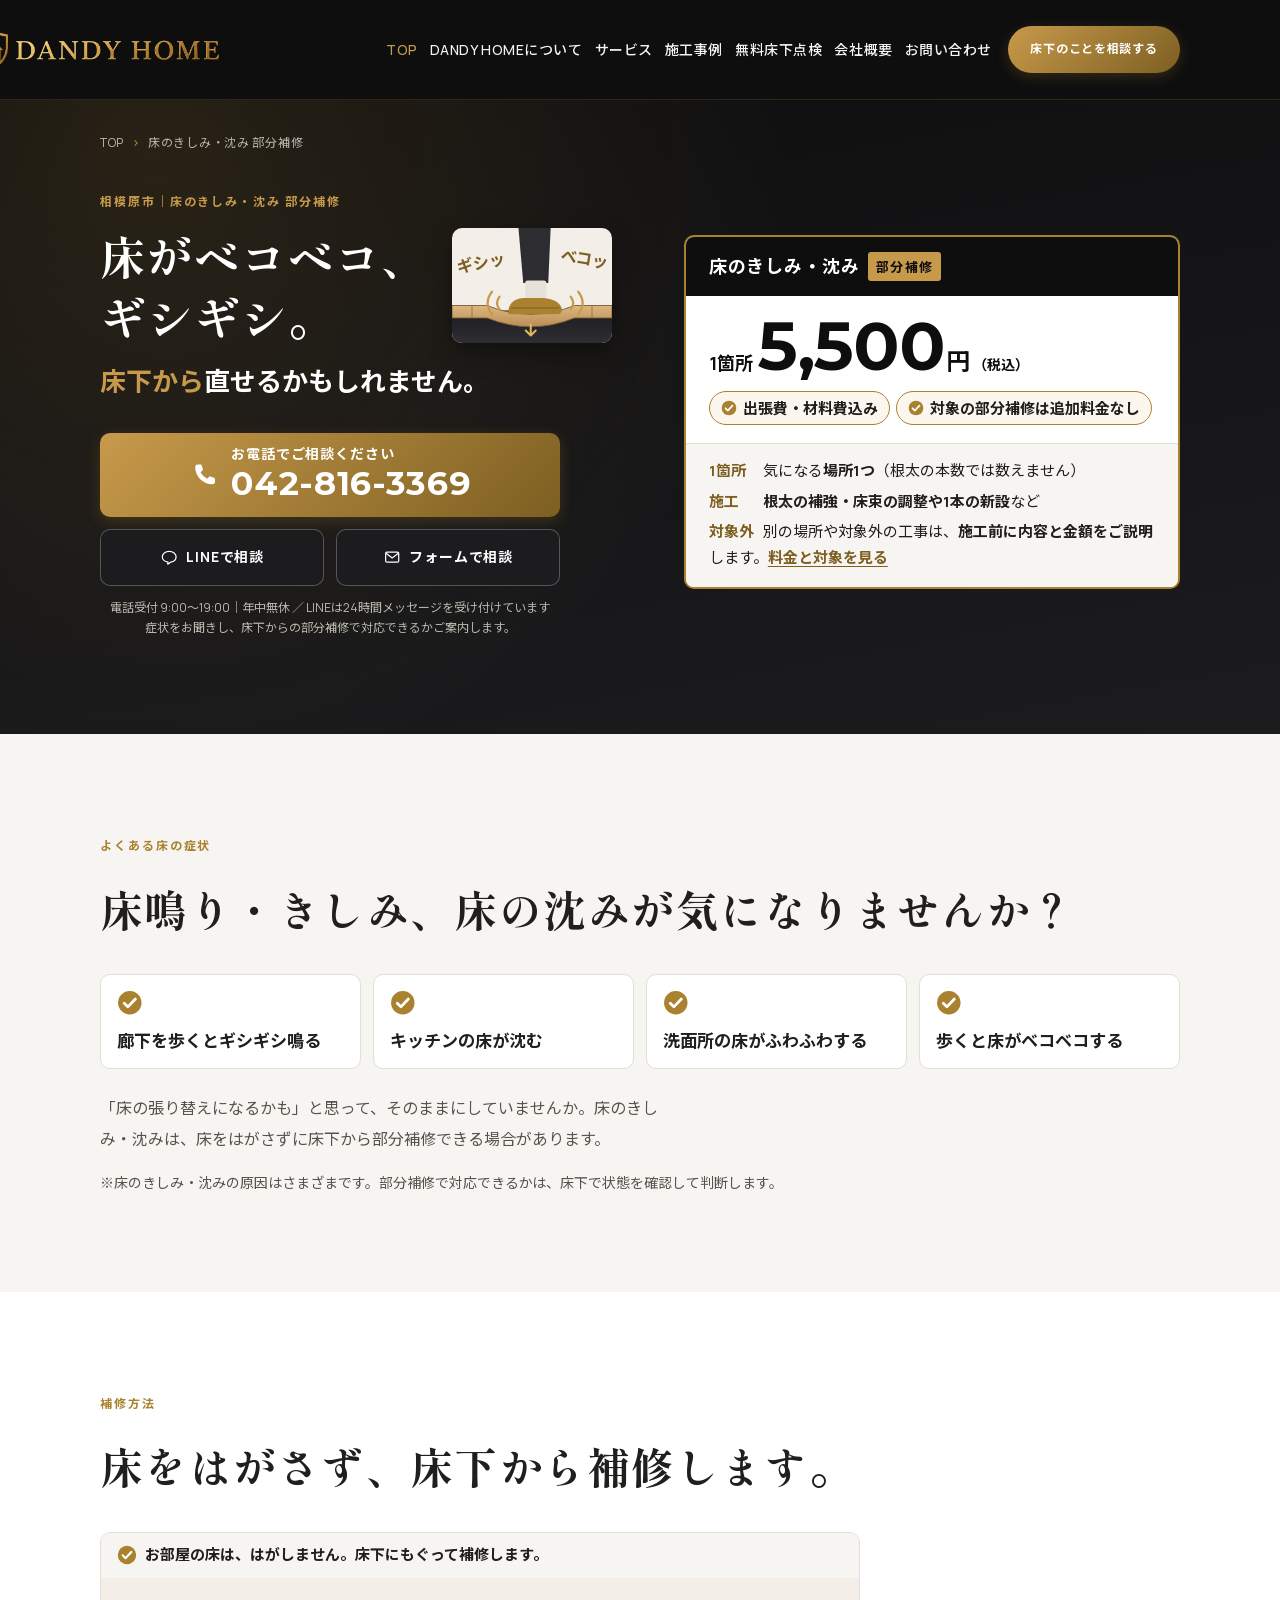
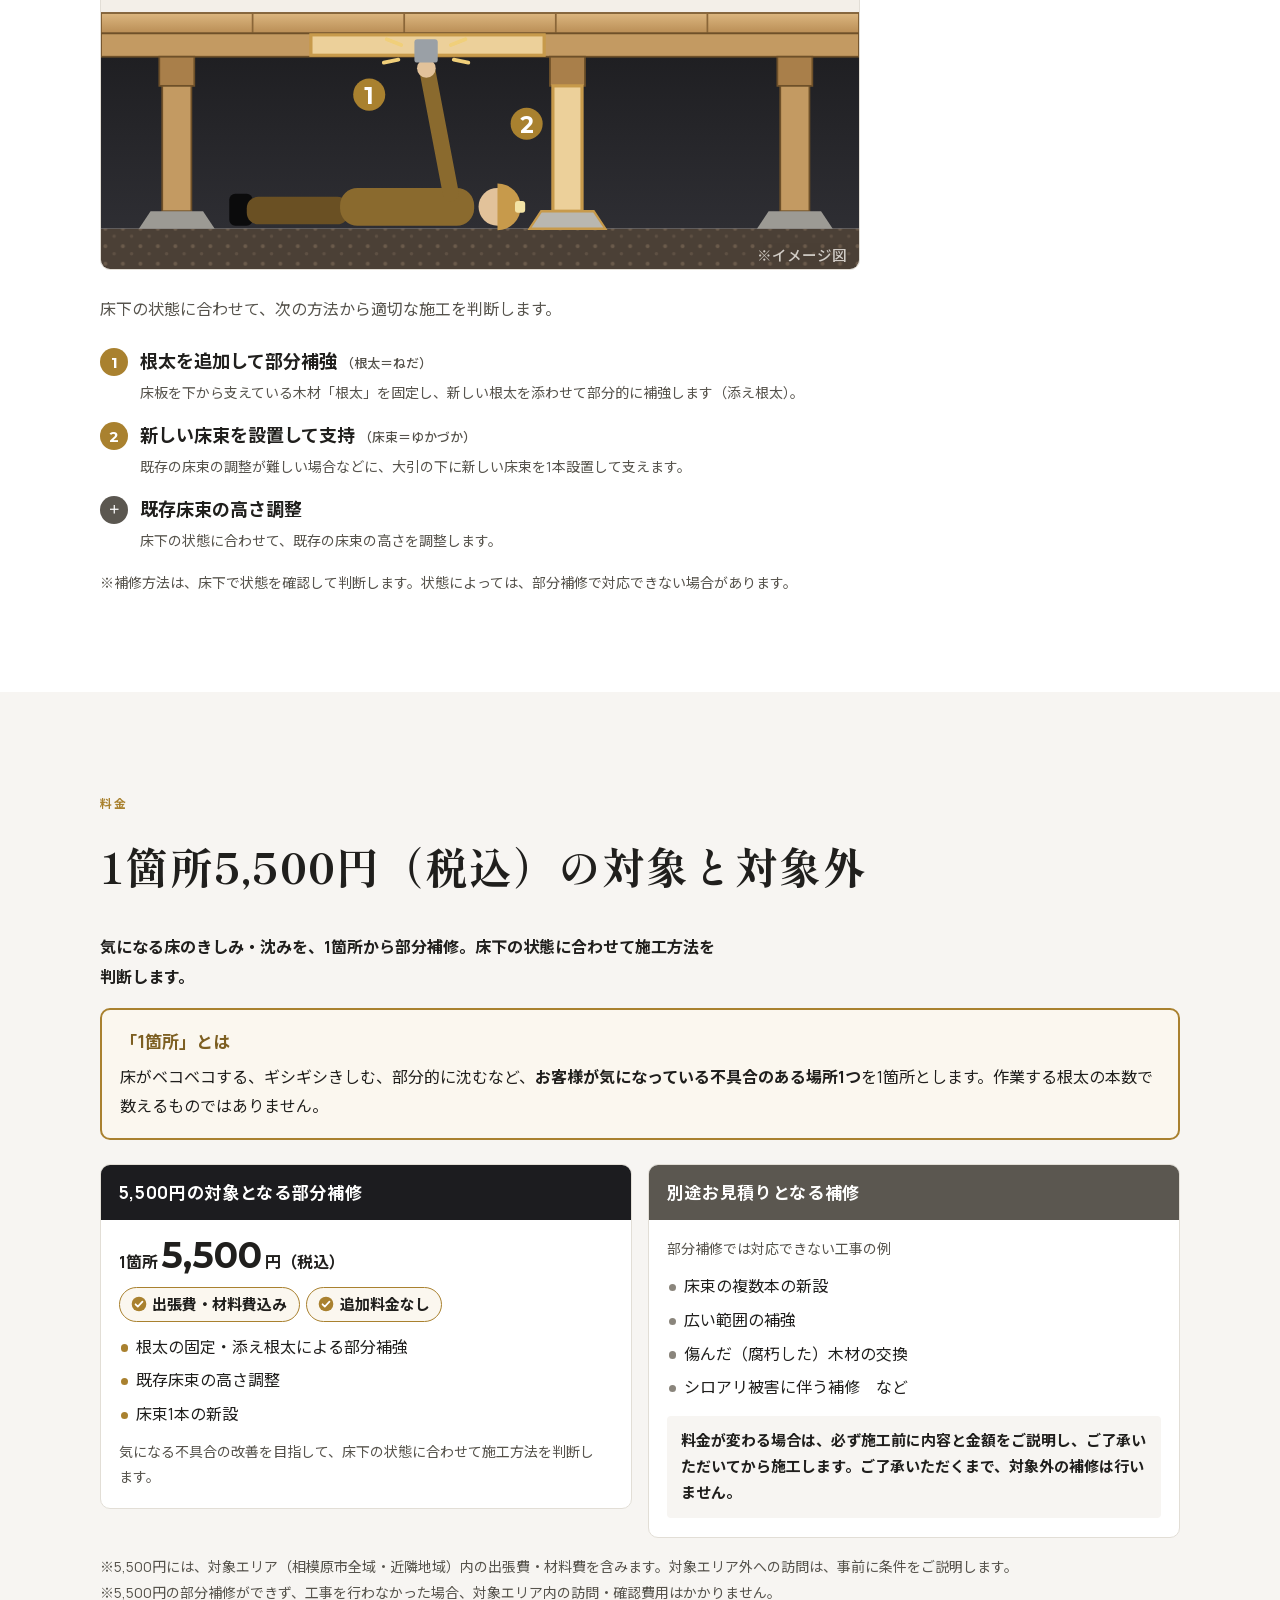
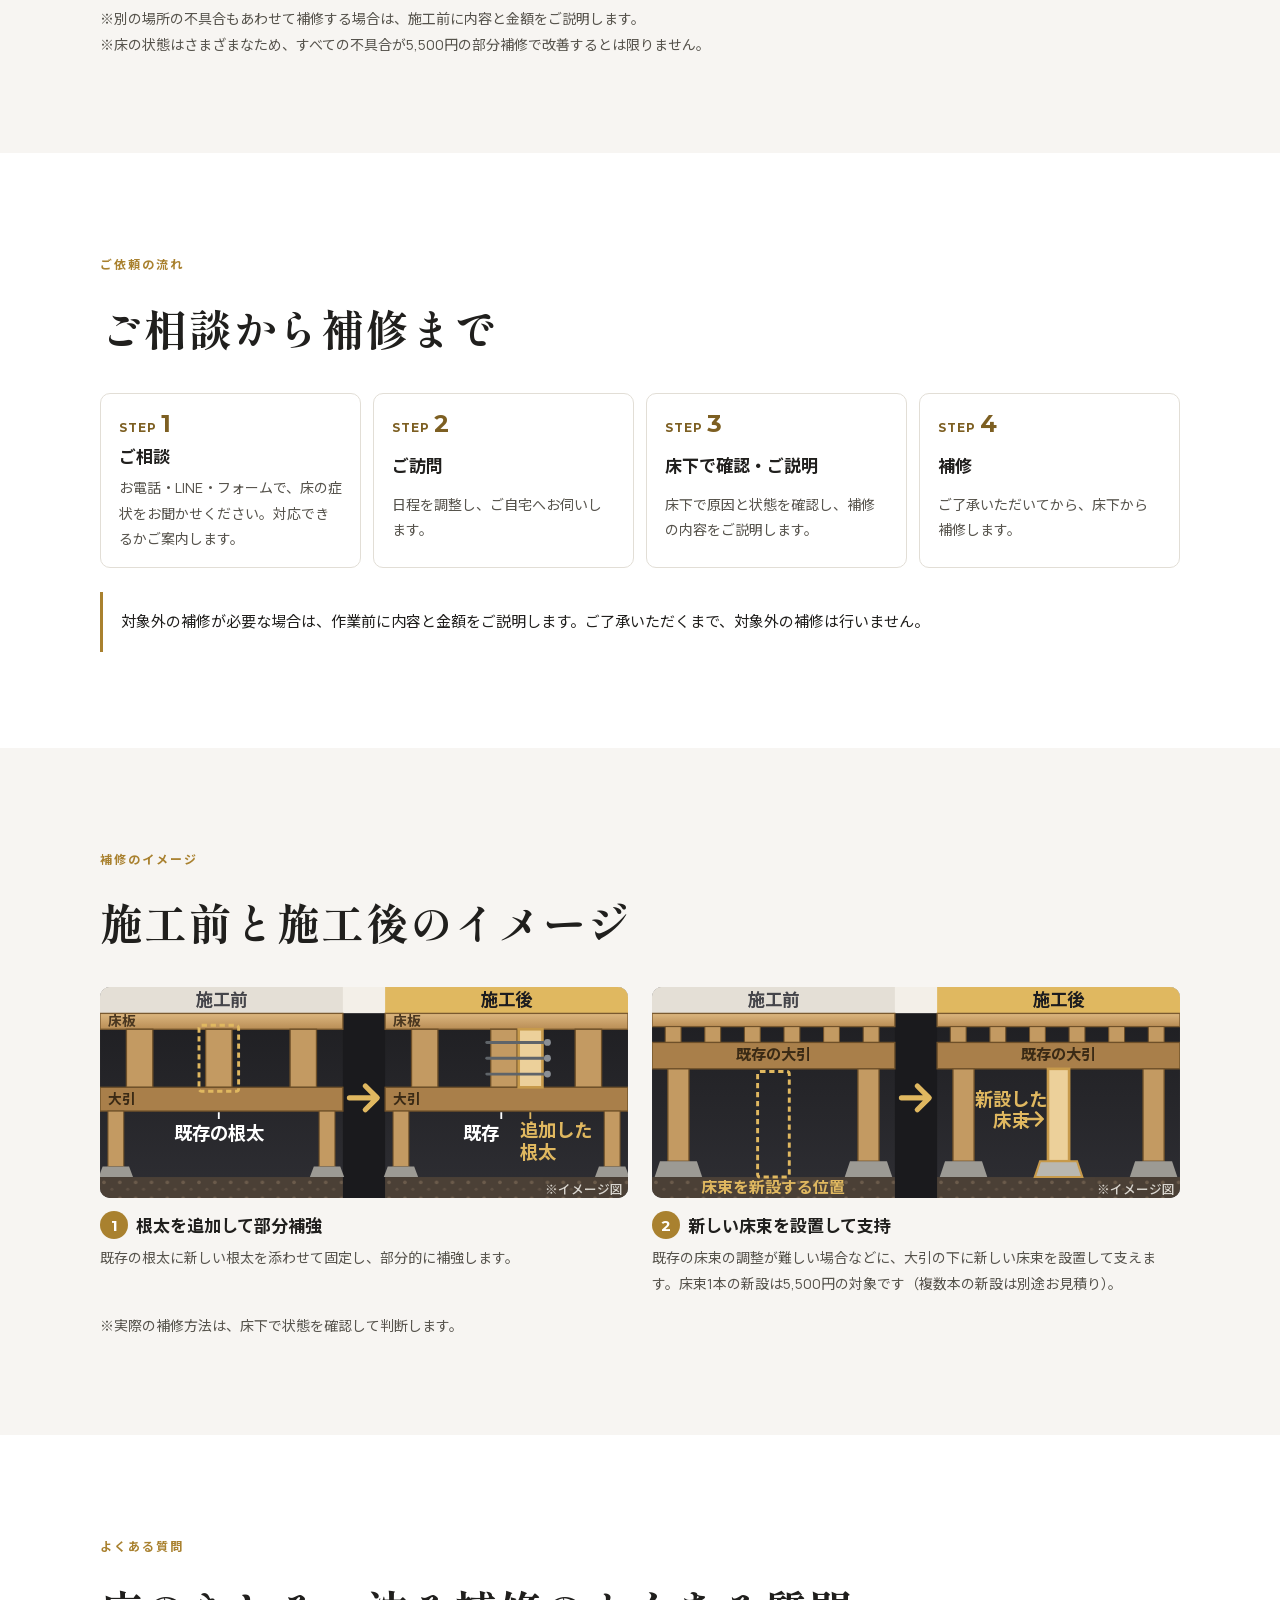
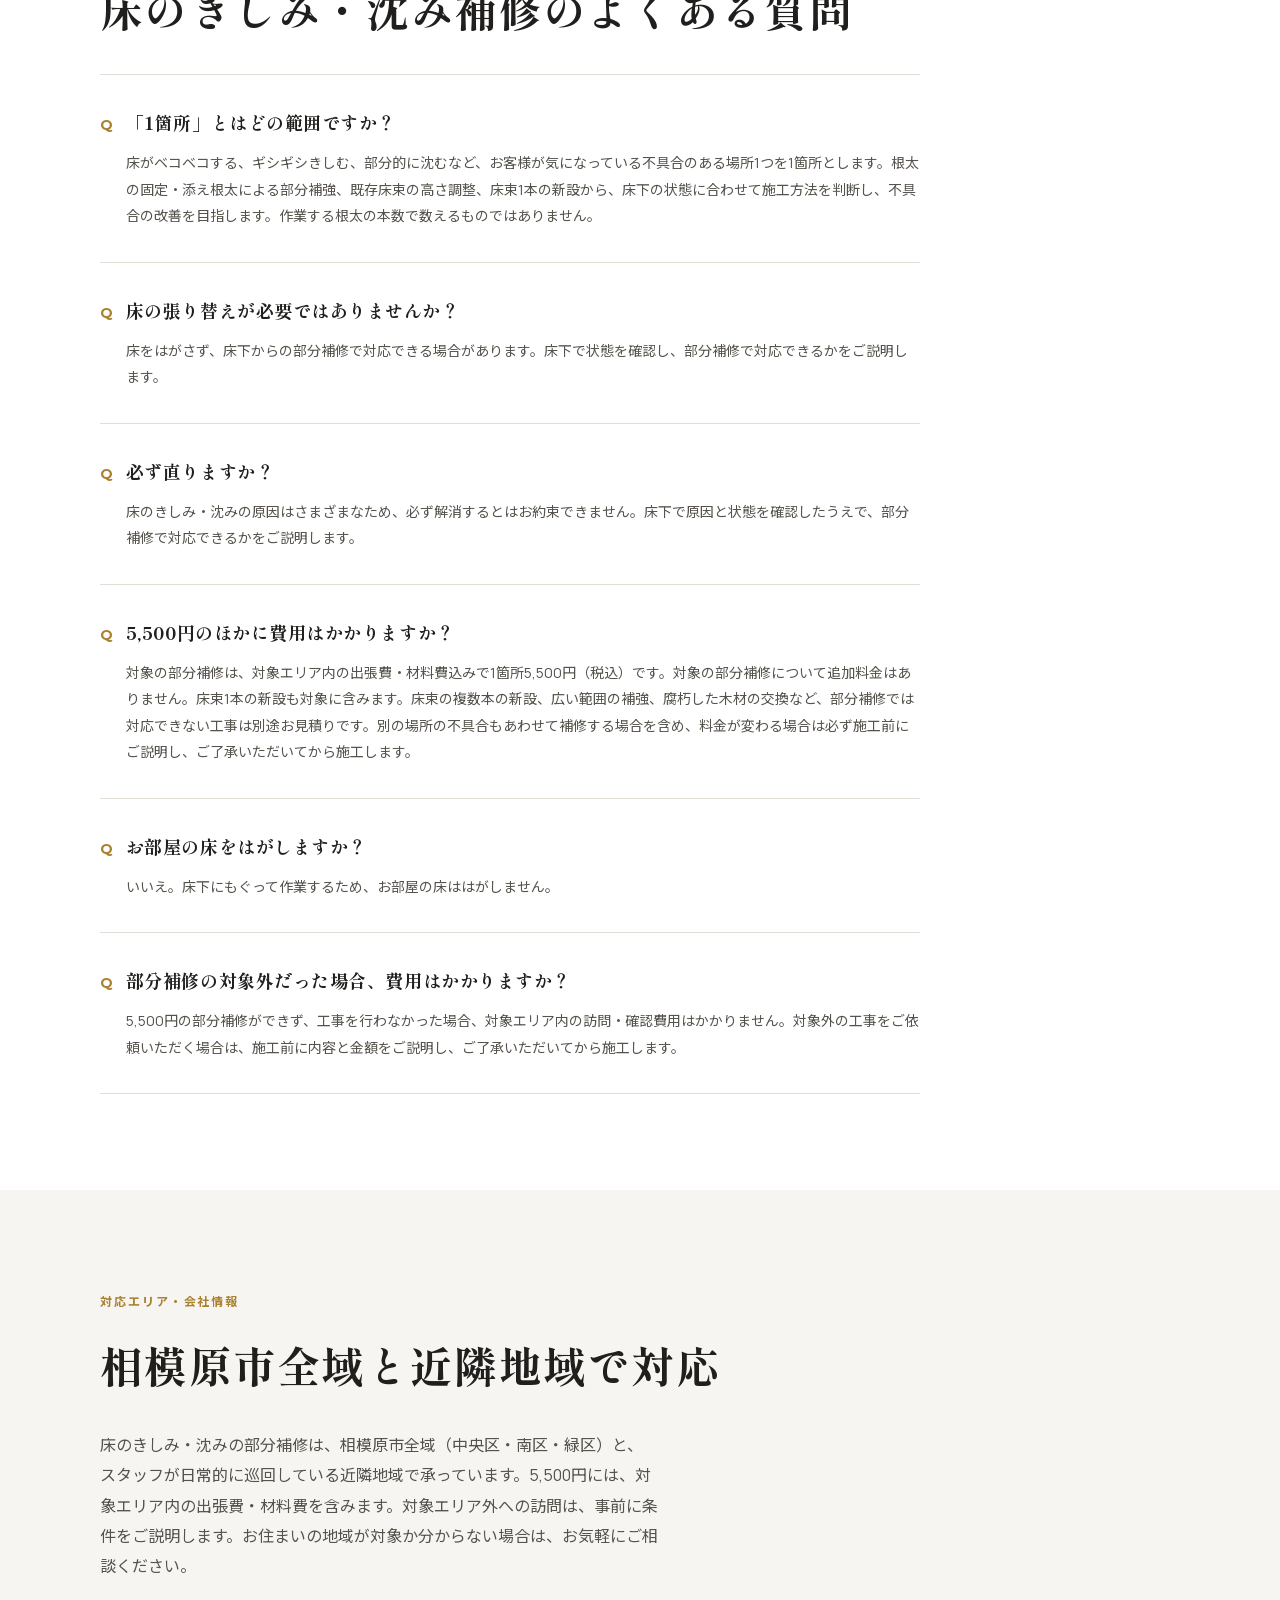
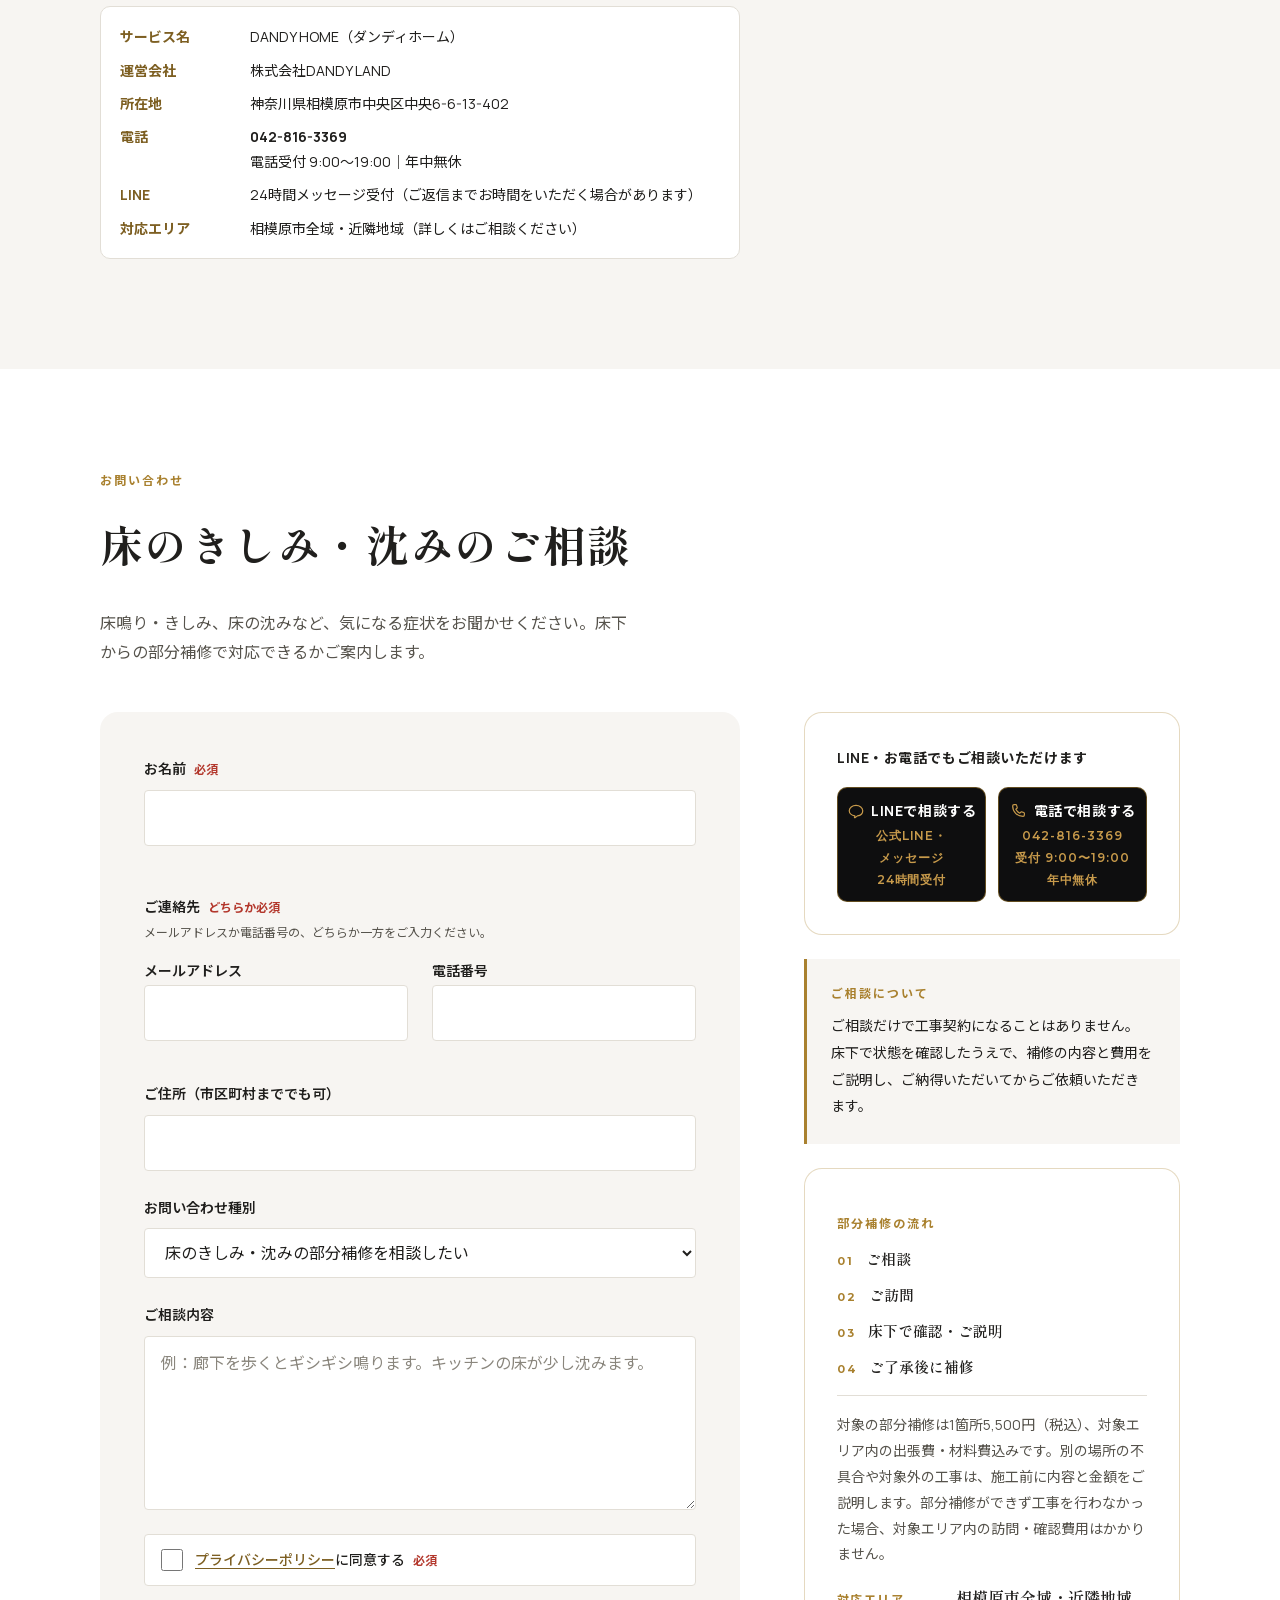
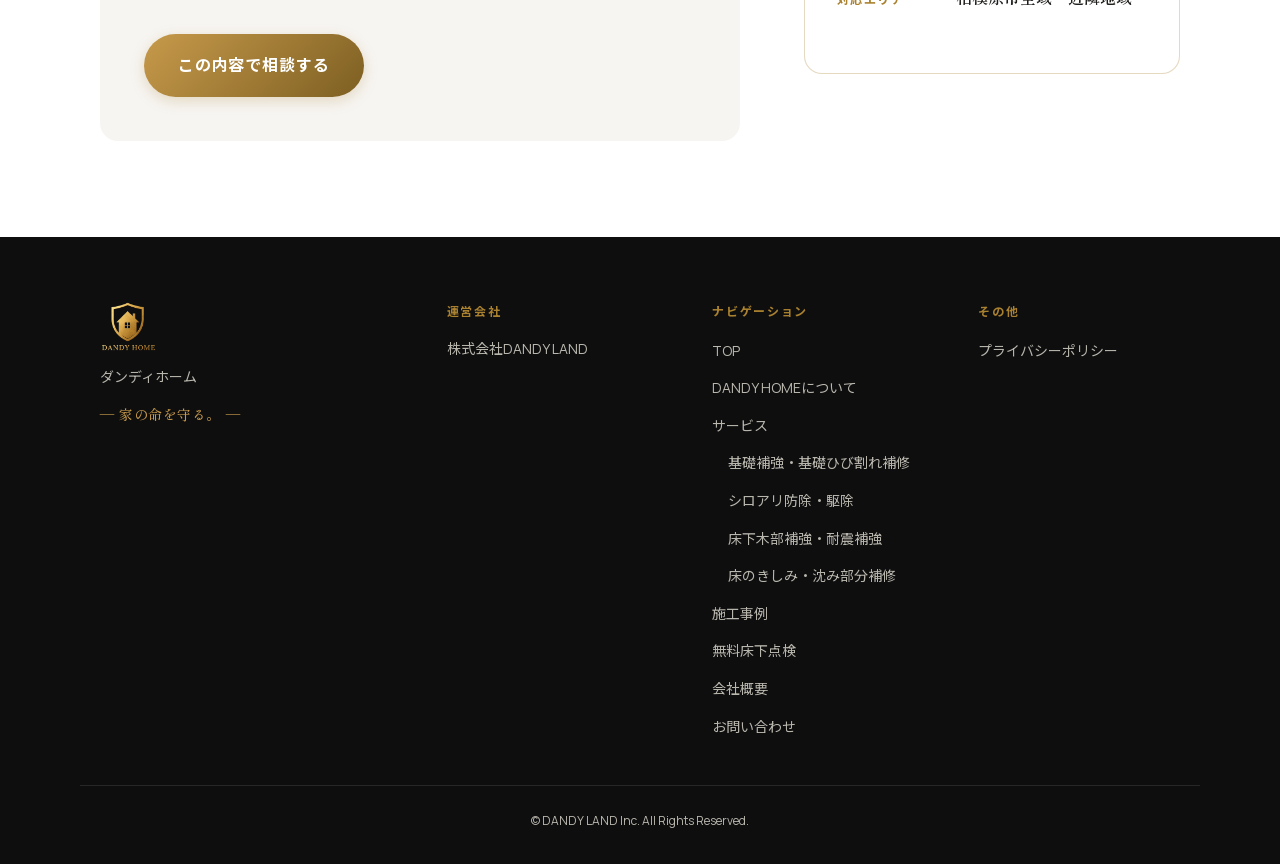
==== floor-repair/index.html @ 4190ce61 "床のきしみ・沈み部分補修の専用ページ（/floor-repair/）を追加 - 新規ページ floor-repair/index.html と専用CSS css/floor-repair.css を追" ====
<!DOCTYPE html>
<html lang="ja">
<head>
  <meta charset="UTF-8">
  <meta name="viewport" content="width=device-width, initial-scale=1, viewport-fit=cover">
  <title>床のきしみ・沈みの部分補修｜1箇所5,500円（税込）｜相模原市｜DANDY HOME</title>
  <meta name="description" content="床鳴り・きしみ・床の沈みを、床をはがさず床下から部分補修。根太の補強や床束の調整・1本の新設などを1箇所5,500円（税込）、対象エリア内の出張費・材料費込みで。相模原市全域（中央区・南区・緑区）と近隣地域で対応しています。">
  <link rel="canonical" href="https://dandyland.co.jp/floor-repair/">
  <meta name="theme-color" content="#1a1a1a">
  <meta name="robots" content="index, follow">

  <!-- OGP -->
  <meta property="og:type" content="website">
  <meta property="og:site_name" content="DANDY HOME">
  <meta property="og:title" content="床のきしみ・沈みの部分補修｜1箇所5,500円（税込）｜相模原市｜DANDY HOME">
  <meta property="og:description" content="床鳴り・きしみ・床の沈みを、床をはがさず床下から部分補修。根太の補強や床束の調整・1本の新設などを1箇所5,500円（税込）、対象エリア内の出張費・材料費込みで。相模原市全域（中央区・南区・緑区）と近隣地域で対応しています。">
  <meta property="og:url" content="https://dandyland.co.jp/floor-repair/">
  <meta property="og:image" content="https://dandyland.co.jp/images/ogp/ogp-default.jpg">
  <meta property="og:locale" content="ja_JP">

  <!-- Twitter Card -->
  <meta name="twitter:card" content="summary_large_image">
  <meta name="twitter:title" content="床のきしみ・沈みの部分補修｜1箇所5,500円（税込）｜相模原市｜DANDY HOME">
  <meta name="twitter:description" content="床鳴り・きしみ・床の沈みを、床をはがさず床下から部分補修。根太の補強や床束の調整・1本の新設などを1箇所5,500円（税込）、対象エリア内の出張費・材料費込みで。相模原市全域（中央区・南区・緑区）と近隣地域で対応しています。">
  <meta name="twitter:image" content="https://dandyland.co.jp/images/ogp/ogp-default.jpg">

  <link rel="icon" href="/favicon.ico" sizes="any">
  <link rel="apple-touch-icon" href="/images/apple-touch-icon.png">

  <!-- Webフォントは /fonts/ から自社配信（サイトで使う文字だけのサブセット＋予備フォント）。
       文字を追加・変更したときは _tools/fonts/README.md の手順でサブセットを作り直す -->
  <link rel="stylesheet" href="/fonts/fonts.css" media="print" id="site-fonts">
  <script>
    (function () {
      // 読み込みの順番：ファーストビュー写真 → Webフォント → 予備フォントのCSS・画面外の写真。
      // 写真の読み込みが終わってからWebフォントを有効にし（写真の読み込みが失敗・停止した場合の保険として最長8秒）、
      // Webフォントの読み込みが終わったら（最長5秒）予備フォントのCSSを読み込んで firstviewloaded を知らせる
      var sheet = document.getElementById('site-fonts'), on = false, ready = false;
      function fontsOn() {
        if (on) return;
        on = true;
        sheet.media = 'all';
        requestAnimationFrame(function () { requestAnimationFrame(function () { document.fonts.ready.then(afterFonts); }); });
        setTimeout(afterFonts, 5000);
      }
      function afterFonts() {
        if (ready) return;
        ready = true;
        var l = document.createElement('link');
        l.rel = 'stylesheet';
        l.href = '/fonts/fonts-fallback.css';
        sheet.parentNode.insertBefore(l, sheet);
        window.firstViewLoaded = true;
        dispatchEvent(new Event('firstviewloaded'));
      }
      var hero = [].filter.call(document.querySelectorAll('link[rel="preload"][as="image"]'), function (l) { return matchMedia(l.media || 'all').matches; })[0];
      if (hero) { hero.addEventListener('load', fontsOn); hero.addEventListener('error', fontsOn); }
      else {
        // 背景写真のpreloadがないページは、最初の画面に表示される写真の読み込みを待つ
        document.addEventListener('DOMContentLoaded', function () {
          var wait = [].filter.call(document.images, function (img) {
            var r = img.getBoundingClientRect();
            return !img.complete && r.width > 0 && r.top < innerHeight && r.bottom > 0;
          });
          var left = wait.length;
          if (!left) return fontsOn();
          wait.forEach(function (img) {
            function done() { if (--left === 0) fontsOn(); }
            img.addEventListener('load', done); img.addEventListener('error', done);
          });
        });
      }
      setTimeout(fontsOn, 8000);
    })();
  </script>
  <noscript><link rel="stylesheet" href="/fonts/fonts-fallback.css"><link rel="stylesheet" href="/fonts/fonts.css"></noscript>

  <link rel="stylesheet" href="/css/style.css?v=20261021-1">
  <!-- このページ専用の追加スタイル（css/style.css の既存ルールは変更しない） -->
  <link rel="stylesheet" href="/css/floor-repair.css?v=20261113-1">

  <!-- 構造化データ：サービス（Service・料金つき）とパンくずリスト（BreadcrumbList）。
       FAQPage 構造化データは使用しない。 -->
  <script type="application/ld+json">
{
  "@context": "https://schema.org",
  "@graph": [
    {
      "@type": "Service",
      "@id": "https://dandyland.co.jp/floor-repair/#service",
      "name": "床のきしみ・沈み 部分補修",
      "serviceType": "床鳴り・床のきしみ・床の沈みの部分補修（根太の固定・添え根太による部分補強、既存床束の高さ調整、床束1本の新設）",
      "description": "床をはがさず、床下から行う部分補修です。根太の固定・添え根太による部分補強、既存床束の高さ調整、床束1本の新設から、床下の状態に合わせて施工方法を判断します。床束の複数本の新設、広い範囲の補強、腐朽した木材の交換、シロアリ被害に伴う補修などは別途お見積りです。",
      "url": "https://dandyland.co.jp/floor-repair/",
      "provider": {
        "@type": "HomeAndConstructionBusiness",
        "@id": "https://dandyland.co.jp/#business",
        "name": "DANDY HOME",
        "alternateName": "ダンディホーム",
        "legalName": "株式会社DANDY LAND",
        "url": "https://dandyland.co.jp/",
        "telephone": "+81-42-816-3369",
        "address": {
          "@type": "PostalAddress",
          "addressCountry": "JP",
          "addressRegion": "神奈川県",
          "addressLocality": "相模原市中央区",
          "streetAddress": "中央6-6-13-402"
        }
      },
      "areaServed": [
        { "@type": "City", "name": "相模原市" }
      ],
      "offers": {
        "@type": "Offer",
        "price": "5500",
        "priceCurrency": "JPY",
        "description": "床のきしみ・沈みが気になる場所1つを1箇所とした、対象の部分補修の料金（税込、対象エリア内の出張費・材料費込み）。根太の固定・添え根太による部分補強、既存床束の高さ調整、床束1本の新設が対象です。"
      }
    },
    {
      "@type": "BreadcrumbList",
      "itemListElement": [
        { "@type": "ListItem", "position": 1, "name": "TOP", "item": "https://dandyland.co.jp/" },
        { "@type": "ListItem", "position": 2, "name": "床のきしみ・沈み 部分補修", "item": "https://dandyland.co.jp/floor-repair/" }
      ]
    }
  ]
}
  </script>

  <!-- Google アナリティクス 4（測定ID：G-KM2DSV4JS6）
       ・本番ドメイン（https://dandyland.co.jp）のときだけタグを読み込み、送信する。
         ローカル確認・プレビュー等ではページビューを含めて一切送信しない。
       ・同じページで二重に読み込まれても、2回目以降は何もしない（二重送信の防止）。
       ・電話・LINEのクリック（phone_click / line_click）とフォーム送信成功（generate_lead）は
         js/main.js から送る。フォームの入力内容・相談の種類はGA4に送らない。 -->
  <script>
    (function () {
      if (window.__dandyGa4Loaded) return;
      if (location.protocol !== 'https:' || location.hostname !== 'dandyland.co.jp') return;
      window.__dandyGa4Loaded = true;
      window.dataLayer = window.dataLayer || [];
      window.gtag = function () { window.dataLayer.push(arguments); };
      window.gtag('js', new Date());
      window.gtag('config', 'G-KM2DSV4JS6');
      var s = document.createElement('script');
      s.async = true;
      s.src = 'https://www.googletagmanager.com/gtag/js?id=G-KM2DSV4JS6';
      document.head.appendChild(s);
    })();
  </script>
</head>
<body class="fr-page">
  <a class="skip-link" href="#main-content">本文へスキップ</a>

  
  <header class="site-header" id="site-header">
    <div class="container site-header__inner">
      <a href="/#top" class="brand" aria-label="DANDY HOME トップへ">
        <span
          class="brand__icon"
          style="background-image: url('/images/logo/dandy-home-logo.png'); background-image: image-set(url('/images/logo/dandy-home-logo.webp') type('image/webp'), url('/images/logo/dandy-home-logo.png') type('image/png'));"
          role="img"
          aria-label="DANDY HOME（ダンディホーム）"
        ></span>
        <span
          class="brand__wordmark"
          style="background-image: url('/images/logo/dandy-home-logo.png'); background-image: image-set(url('/images/logo/dandy-home-logo.webp') type('image/webp'), url('/images/logo/dandy-home-logo.png') type('image/png'));"
          aria-hidden="true"
        ></span>
      </a>

      <nav class="main-nav" id="main-nav" aria-label="主要ナビゲーション">
        <ul class="main-nav__list">
          <li><a href="/#top" class="nav-link">TOP</a></li><li><a href="/#why-dandy-home" class="nav-link">DANDY HOMEについて</a></li><li><a href="/#capabilities" class="nav-link">サービス</a></li><li class="main-nav__sub"><a href="/foundation-repair/" class="nav-link nav-link--sub">基礎補強・基礎ひび割れ補修</a></li><li class="main-nav__sub"><a href="/termite/" class="nav-link nav-link--sub">シロアリ防除・駆除</a></li><li class="main-nav__sub"><a href="/underfloor-repair/" class="nav-link nav-link--sub">床下木部補強・耐震補強</a></li><li class="main-nav__sub"><a href="/floor-repair/" class="nav-link nav-link--sub"><span class="sp-phrase">床のきしみ・沈み</span> <span class="sp-phrase">部分補修</span></a></li><li><a href="/#case-studies-preview" class="nav-link">施工事例</a></li><li><a href="/#inspection" class="nav-link">無料床下点検</a></li><li><a href="/#company" class="nav-link">会社概要</a></li><li><a href="/#contact" class="nav-link">お問い合わせ</a></li>
        </ul>
        <a href="#contact" class="btn btn--primary btn--nav">床下のことを相談する</a>
      </nav>

      <button
        type="button"
        class="nav-toggle"
        id="nav-toggle"
        aria-expanded="false"
        aria-controls="main-nav"
        aria-label="メニューを開く"
      >
        <span class="nav-toggle__icon nav-toggle__icon--open"><span class="icon " aria-hidden="true"><svg viewBox="0 0 24 24" fill="none" stroke="currentColor" stroke-width="1.6" stroke-linecap="round" stroke-linejoin="round"><path d="M3 6h18M3 12h18M3 18h18"/></svg></span></span>
        <span class="nav-toggle__icon nav-toggle__icon--close"><span class="icon " aria-hidden="true"><svg viewBox="0 0 24 24" fill="none" stroke="currentColor" stroke-width="1.6" stroke-linecap="round" stroke-linejoin="round"><path d="M5 5l14 14M19 5L5 19"/></svg></span></span>
      </button>
    </div>
  </header>
  <div class="nav-overlay" id="nav-overlay" hidden></div>

  <main id="main-content" class="service-page">

  <!-- イラストで使う共通の色・模様（このページ専用） -->
  <svg width="0" height="0" style="position:absolute" aria-hidden="true" focusable="false">
    <defs>
      <pattern id="fr-ground" width="6" height="6" patternUnits="userSpaceOnUse"><rect width="6" height="6" fill="#4b4036"/><circle cx="1.5" cy="2" r=".7" fill="#6b5b4b"/><circle cx="4.5" cy="4.6" r=".6" fill="#5e5043"/></pattern>
      <linearGradient id="fr-wood" x1="0" y1="0" x2="0" y2="1"><stop offset="0" stop-color="#dcb780"/><stop offset="1" stop-color="#b98d55"/></linearGradient>
      <linearGradient id="fr-under" x1="0" y1="0" x2="0" y2="1"><stop offset="0" stop-color="#1d1d20"/><stop offset="1" stop-color="#2e2e33"/></linearGradient>
      <symbol id="fr-i-check" viewBox="0 0 24 24"><circle cx="12" cy="12" r="11" fill="#a9812f"/><path d="M6.8 12.4l3.4 3.4 7-7.4" fill="none" stroke="#fff" stroke-width="2.6" stroke-linecap="round" stroke-linejoin="round"/></symbol>
      <symbol id="fr-i-tel" viewBox="0 0 24 24"><path d="M6.7 3.5h2.4c.4 0 .8.3.9.7l.9 3c.1.4 0 .8-.3 1.1L9.1 9.6a12.4 12.4 0 0 0 5.3 5.3l1.3-1.5c.3-.3.7-.4 1.1-.3l3 .9c.4.1.7.5.7.9v2.4c0 1-.8 1.8-1.8 1.8C10.9 19.1 4.9 13.1 4.9 5.3c0-1 .8-1.8 1.8-1.8z" fill="currentColor"/></symbol>
      <symbol id="fr-i-line" viewBox="0 0 24 24"><path d="M12 4.5c-4.97 0-9 3.13-9 7 0 3.47 3.24 6.35 7.49 6.9l-.55 2.06c-.1.38.32.67.64.45l3.3-2.4C18 17.86 21 15 21 11.5c0-3.87-4.03-7-9-7z" fill="none" stroke="currentColor" stroke-width="1.6" stroke-linejoin="round"/></symbol>
      <symbol id="fr-i-mail" viewBox="0 0 24 24"><rect x="3.5" y="5.5" width="17" height="13" rx="1.5" fill="none" stroke="currentColor" stroke-width="1.6"/><path d="M4 7l8 6 8-6" fill="none" stroke="currentColor" stroke-width="1.6" stroke-linejoin="round"/></symbol>
    </defs>
  </svg>

  <!-- ① ファーストビュー：悩み・価格・電話（チラシと同じコピー・価格・イラスト） -->
  <section class="fr-hero" id="top">
    <div class="container">
      <nav class="sp-breadcrumb" aria-label="パンくずリスト">
        <ol>
          <li><a href="/">TOP</a></li>
          <li aria-current="page">床のきしみ・沈み 部分補修</li>
        </ol>
      </nav>

      <div class="fr-hero__layout">
        <div class="fr-hero__main">
          <p class="section-eyebrow section-eyebrow--light fr-hero__eyebrow">相模原市｜床のきしみ・沈み 部分補修</p>
          <div class="fr-hero__head">
            <h1 class="fr-hero__title"><span>床がベコベコ、</span><span>ギシギシ。</span></h1>
            <figure class="fr-hero__illust">
              <svg viewBox="0 0 128 92" role="img" aria-label="歩くと床が沈んできしむ様子のイラスト">
                <rect width="128" height="92" fill="#f3efe8"/>
                <rect y="66" width="128" height="26" fill="url(#fr-under)"/>
                <path d="M0 62 L28 62 Q63 76 98 62 L128 62 L128 72 L98 72 Q63 86 28 72 L0 72 Z" fill="url(#fr-wood)" stroke="#7a5a30" stroke-width=".7"/>
                <path d="M16 62v10M112 62v10" stroke="#8a6638" stroke-width=".6"/>
                <path d="M53 -2 L79 -2 L77 44 L57 44 Z" fill="#2c2c31"/>
                <rect x="58.5" y="42" width="17" height="15" rx="2" fill="#e7e2d8"/>
                <path d="M45 68 Q45 57 57 56 L73 56 Q86 57 88 65 Q88 69 84 69 L49 69 Q45 69 45 68 Z" fill="#a9812f"/>
                <path d="M47 64 H86" stroke="#7d5f22" stroke-width=".8"/>
                <g fill="none" stroke="#c79a4b" stroke-width="1.8" stroke-linecap="round"><path d="M38 55 q-4 5 0 10"/><path d="M32 51 q-7 9 0 18"/><path d="M95 55 q4 5 0 10"/><path d="M101 51 q7 9 0 18"/></g>
                <path d="M63 77 v8 M59 82 l4 4 4-4" fill="none" stroke="#e0b860" stroke-width="1.6" stroke-linecap="round" stroke-linejoin="round"/>
                <text x="5" y="36" transform="rotate(-10 5 36)" font-family="Noto Sans JP, sans-serif" font-weight="700" font-size="13" fill="#7d5f22">ギシッ</text>
                <text x="86" y="26" transform="rotate(9 86 26)" font-family="Noto Sans JP, sans-serif" font-weight="700" font-size="13" fill="#7d5f22">ベコッ</text>
              </svg>
            </figure>
          </div>
          <p class="fr-hero__sub"><em>床下から</em>直せるかもしれません。</p>

        </div>

        <div class="fr-hero__side">
          <div class="fr-price">
            <p class="fr-price__label">床のきしみ・沈み<span class="fr-price__tag">部分補修</span></p>
            <div class="fr-price__body">
              <p class="fr-price__figure"><span class="fr-price__pre">1箇所</span><span class="fr-price__num">5,500</span><span class="fr-price__yen">円</span><span class="fr-price__tax">（税込）</span></p>
              <div class="fr-price__badges">
                <span class="fr-badge"><svg aria-hidden="true" focusable="false"><use href="#fr-i-check"/></svg>出張費・材料費込み</span>
                <span class="fr-badge"><svg aria-hidden="true" focusable="false"><use href="#fr-i-check"/></svg>対象の部分補修は追加料金なし</span>
              </div>
            </div>
            <div class="fr-price__terms">
              <p><span class="fr-k">1箇所</span>気になる<b>場所1つ</b>（根太の本数では数えません）</p>
              <p><span class="fr-k">施工</span><b>根太の補強・床束の調整や1本の新設</b>など</p>
              <p><span class="fr-k">対象外</span>別の場所や対象外の工事は、<b>施工前に内容と金額をご説明</b>します。<a href="#price">料金と対象を見る</a></p>
            </div>
          </div>
        </div>

        <div class="fr-cta fr-hero__cta">
          <a href="tel:0428163369" class="fr-tel" aria-label="電話で相談する（042-816-3369に発信します）"><svg aria-hidden="true" focusable="false"><use href="#fr-i-tel"/></svg><span class="fr-tel__text"><span class="fr-tel__label">お電話でご相談ください</span><span class="fr-tel__num">042-816-3369</span></span></a>
          <div class="fr-cta__sub">
            <a href="https://lin.ee/wMZ3Qpj" class="btn fr-btn-dark" target="_blank" rel="noopener noreferrer" aria-label="LINEで相談する（DANDY HOME公式LINE・新しいタブで開きます）"><svg aria-hidden="true" focusable="false"><use href="#fr-i-line"/></svg>LINEで相談</a>
            <a href="#contact" class="btn fr-btn-dark"><svg aria-hidden="true" focusable="false"><use href="#fr-i-mail"/></svg>フォームで相談</a>
          </div>
          <p class="fr-cta__note"><span class="sp-phrase">電話受付 9:00〜19:00｜年中無休 ／</span> <span class="sp-phrase">LINEは24時間メッセージを受け付けています</span><br>症状をお聞きし、床下からの部分補修で対応できるかご案内します。</p>
        </div>
      </div>
    </div>
  </section>

  <!-- ② よくある床の症状 -->
  <section class="section sp-section--alt" id="symptoms">
    <div class="container">
      <p class="section-eyebrow">よくある床の症状</p>
      <h2 class="section-title"><span class="sp-phrase">床鳴り・きしみ、</span><span class="sp-phrase">床の沈みが</span><span class="sp-phrase">気になりませんか？</span></h2>
      <ul class="fr-symptoms">
        <li><svg aria-hidden="true" focusable="false"><use href="#fr-i-check"/></svg><span>廊下を歩くとギシギシ鳴る</span></li>
        <li><svg aria-hidden="true" focusable="false"><use href="#fr-i-check"/></svg><span>キッチンの床が沈む</span></li>
        <li><svg aria-hidden="true" focusable="false"><use href="#fr-i-check"/></svg><span>洗面所の床がふわふわする</span></li>
        <li><svg aria-hidden="true" focusable="false"><use href="#fr-i-check"/></svg><span>歩くと床がベコベコする</span></li>
      </ul>
      <p class="fr-lead">「床の張り替えになるかも」と思って、そのままにしていませんか。床のきしみ・沈みは、床をはがさずに床下から部分補修できる場合があります。</p>
      <p class="fr-note">※床のきしみ・沈みの原因はさまざまです。部分補修で対応できるかは、床下で状態を確認して判断します。</p>
    </div>
  </section>

  <!-- ③ 床下から補修する仕組み -->
  <section class="section" id="method">
    <div class="container">
      <p class="section-eyebrow">補修方法</p>
      <h2 class="section-title"><span class="sp-phrase">床をはがさず、</span><span class="sp-phrase">床下から補修します。</span></h2>

      <figure class="fr-diagram">
        <p class="fr-diagram__cap"><svg aria-hidden="true" focusable="false"><use href="#fr-i-check"/></svg>お部屋の床は、はがしません。床下にもぐって補修します。</p>
        <svg class="fr-diagram__svg" viewBox="0 0 260 100" role="img" aria-label="床下にもぐり、既存の根太に新しい根太を添わせて補強し、新しい床束を設置して支える様子の断面イラスト（イメージ図）">
          <rect width="260" height="12" fill="#f3efe8"/>
          <rect y="19" width="260" height="67" fill="url(#fr-under)"/>
          <rect y="86" width="260" height="14" fill="url(#fr-ground)"/>
          <rect y="12" width="260" height="7" fill="url(#fr-wood)" stroke="#7a5a30" stroke-width=".6"/>
          <path d="M52 12v7M104 12v7M156 12v7M208 12v7" stroke="#8a6638" stroke-width=".6"/>
          <rect y="19" width="260" height="8" fill="#c39a62" stroke="#6e5029" stroke-width=".6"/>
          <!-- 追加した根太（既存の根太に添わせて固定） -->
          <rect x="72" y="19.5" width="80" height="7" fill="#ecd09a" stroke="#c79a4b" stroke-width="1.1"/>
          <g fill="#a97f4a" stroke="#6e5029" stroke-width=".6"><rect x="20" y="27" width="12" height="10"/><rect x="154" y="27" width="12" height="10"/><rect x="232" y="27" width="12" height="10"/></g>
          <g fill="#c39a62" stroke="#6e5029" stroke-width=".6"><rect x="21" y="37" width="10" height="43"/><rect x="233" y="37" width="10" height="43"/></g>
          <g fill="#9c9a94"><path d="M17 80h18l4 6h-26z"/><path d="M229 80h18l4 6h-26z"/></g>
          <!-- 新しく設置した床束（1本） -->
          <rect x="155" y="37" width="10" height="43" fill="#ecd09a" stroke="#c79a4b" stroke-width="1.1"/>
          <path d="M151 80h18l4 6h-26z" fill="#b9b7b0" stroke="#c79a4b" stroke-width=".8"/>
          <circle cx="146" cy="50" r="5.5" fill="#a9812f"/><text x="146" y="53.2" text-anchor="middle" font-family="Montserrat, sans-serif" font-weight="700" font-size="8" fill="#fff">2</text>

          <!-- 床下で作業する人（仰向け） -->
          <rect x="44" y="74" width="8" height="11" rx="2" fill="#0b0b0c"/>
          <rect x="50" y="75" width="35" height="9.5" rx="4" fill="#6a5023"/>
          <rect x="82" y="72" width="46" height="13" rx="6" fill="#8a6a2e"/>
          <circle cx="136" cy="78.5" r="6.5" fill="#e2c29a"/>
          <path d="M136 70.5 A8 8 0 0 1 136 86.5 Z" fill="#c79a4b"/>
          <rect x="142" y="76.5" width="3.5" height="4" rx="1" fill="#f3e3a6"/>
          <path d="M120 74 L112 32" stroke="#8a6a2e" stroke-width="5.5" stroke-linecap="round"/>
          <circle cx="111.6" cy="31" r="3.2" fill="#e2c29a"/>
          <rect x="107.5" y="21" width="8" height="8" rx="1" fill="#9aa0a6"/>
          <g stroke="#f0cf7a" stroke-width="1.3" stroke-linecap="round"><path d="M103 23 l-5 -2"/><path d="M120 23 l5 -2"/><path d="M102 28 l-5 1"/><path d="M121 28 l5 1"/></g>
          <circle cx="92" cy="40" r="5.5" fill="#a9812f"/><text x="92" y="43.2" text-anchor="middle" font-family="Montserrat, sans-serif" font-weight="700" font-size="8" fill="#fff">1</text>
          <text x="256" y="97" text-anchor="end" font-family="Noto Sans JP, sans-serif" font-weight="500" font-size="5" fill="#e9e6e0" opacity=".85">※イメージ図</text>
        </svg>
      </figure>

      <p class="fr-lead fr-method-lead">床下の状態に合わせて、次の方法から適切な施工を判断します。</p>
      <div class="fr-points">
        <div class="fr-point">
          <span class="fr-num" aria-hidden="true">1</span>
          <h3 class="fr-point__title">根太を追加して部分補強 <small>（根太＝ねだ）</small></h3>
          <p class="fr-point__desc">床板を下から支えている木材「根太」を固定し、新しい根太を添わせて部分的に補強します（添え根太）。</p>
        </div>
        <div class="fr-point">
          <span class="fr-num" aria-hidden="true">2</span>
          <h3 class="fr-point__title">新しい床束を設置して支持 <small>（床束＝ゆかづか）</small></h3>
          <p class="fr-point__desc">既存の床束の調整が難しい場合などに、大引の下に新しい床束を1本設置して支えます。</p>
        </div>
        <div class="fr-point">
          <span class="fr-num fr-num--sub" aria-hidden="true">＋</span>
          <h3 class="fr-point__title">既存床束の高さ調整</h3>
          <p class="fr-point__desc">床下の状態に合わせて、既存の床束の高さを調整します。</p>
        </div>
      </div>
      <p class="fr-note">※補修方法は、床下で状態を確認して判断します。状態によっては、部分補修で対応できない場合があります。</p>
    </div>
  </section>

  <!-- ④ 5,500円の対象と対象外 -->
  <section class="section sp-section--alt" id="price">
    <div class="container">
      <p class="section-eyebrow">料金</p>
      <h2 class="section-title"><span class="sp-phrase">1箇所5,500円（税込）の</span><span class="sp-phrase">対象と対象外</span></h2>
      <!-- 料金条件はすべて 2026-11-13 確定（対象外で工事を行わなかった場合の対象エリア内の訪問・確認費用は無料） -->
      <p class="fr-lead fr-price-lead">気になる床のきしみ・沈みを、1箇所から部分補修。床下の状態に合わせて施工方法を判断します。</p>
      <div class="fr-define">
        <p class="fr-define__title">「1箇所」とは</p>
        <p>床がベコベコする、ギシギシきしむ、部分的に沈むなど、<b>お客様が気になっている不具合のある場所1つ</b>を1箇所とします。作業する根太の本数で数えるものではありません。</p>
      </div>
      <div class="fr-scope">
        <div class="fr-scope__card">
          <h3 class="fr-scope__head">5,500円の対象となる部分補修</h3>
          <div class="fr-scope__body">
            <p class="fr-scope__price">1箇所<span class="fr-big">5,500</span>円（税込）</p>
            <div class="fr-price__badges">
              <span class="fr-badge"><svg aria-hidden="true" focusable="false"><use href="#fr-i-check"/></svg>出張費・材料費込み</span>
              <span class="fr-badge"><svg aria-hidden="true" focusable="false"><use href="#fr-i-check"/></svg>追加料金なし</span>
            </div>
            <ul class="fr-scope__list">
              <li>根太の固定・添え根太による部分補強</li>
              <li>既存床束の高さ調整</li>
              <li>床束1本の新設</li>
            </ul>
            <p class="fr-scope__sub">気になる不具合の改善を目指して、床下の状態に合わせて施工方法を判断します。</p>
          </div>
        </div>
        <div class="fr-scope__card fr-scope__card--extra">
          <h3 class="fr-scope__head">別途お見積りとなる補修</h3>
          <div class="fr-scope__body">
            <p class="fr-scope__sub fr-scope__sub--top">部分補修では対応できない工事の例</p>
            <ul class="fr-scope__list">
              <li>床束の複数本の新設</li>
              <li>広い範囲の補強</li>
              <li>傷んだ（腐朽した）木材の交換</li>
              <li>シロアリ被害に伴う補修　など</li>
            </ul>
            <p class="fr-scope__strong">料金が変わる場合は、必ず施工前に内容と金額をご説明し、ご了承いただいてから施工します。ご了承いただくまで、対象外の補修は行いません。</p>
          </div>
        </div>
      </div>
      <p class="fr-note">※5,500円には、対象エリア（相模原市全域・近隣地域）内の出張費・材料費を含みます。対象エリア外への訪問は、事前に条件をご説明します。<br>※5,500円の部分補修ができず、工事を行わなかった場合、対象エリア内の訪問・確認費用はかかりません。<br>※別の場所の不具合もあわせて補修する場合は、施工前に内容と金額をご説明します。<br>※床の状態はさまざまなため、すべての不具合が5,500円の部分補修で改善するとは限りません。</p>
    </div>
  </section>

  <!-- ⑤ ご依頼から施工までの流れ -->
  <section class="section" id="flow">
    <div class="container">
      <p class="section-eyebrow">ご依頼の流れ</p>
      <h2 class="section-title"><span class="sp-phrase">ご相談から補修まで</span></h2>
      <ol class="fr-flow">
        <li><p class="fr-flow__step">STEP<b>1</b></p><h3 class="fr-flow__title">ご相談</h3><p class="fr-flow__desc">お電話・LINE・フォームで、床の症状をお聞かせください。対応できるかご案内します。</p></li>
        <li><p class="fr-flow__step">STEP<b>2</b></p><h3 class="fr-flow__title">ご訪問</h3><p class="fr-flow__desc">日程を調整し、ご自宅へお伺いします。</p></li>
        <li><p class="fr-flow__step">STEP<b>3</b></p><h3 class="fr-flow__title">床下で確認・ご説明</h3><p class="fr-flow__desc">床下で原因と状態を確認し、補修の内容をご説明します。</p></li>
        <li><p class="fr-flow__step">STEP<b>4</b></p><h3 class="fr-flow__title">補修</h3><p class="fr-flow__desc">ご了承いただいてから、床下から補修します。</p></li>
      </ol>
      <p class="fr-assure">対象外の補修が必要な場合は、作業前に内容と金額をご説明します。ご了承いただくまで、対象外の補修は行いません。</p>
    </div>
  </section>

  <!-- ⑥ 補修のイメージ（施工写真がそろうまでは説明イラスト） -->
  <section class="section sp-section--alt" id="illustrations">
    <div class="container">
      <p class="section-eyebrow">補修のイメージ</p>
      <h2 class="section-title"><span class="sp-phrase">施工前と施工後の</span><span class="sp-phrase">イメージ</span></h2>
      <div class="fr-figures">
        <figure class="fr-figure">
          <div class="fr-figure__img">
            <svg viewBox="0 0 200 80" role="img" aria-label="既存の根太に新しい根太を添わせて固定する部分補強の施工前・施工後のイメージ図">
<rect width="200" height="80" fill="url(#fr-under)"/>
<rect width="200" height="10" fill="#f3efe8"/>
<rect x="0" y="0" width="92" height="10" fill="#e4dfd6"/>
<text x="46" y="7.3" text-anchor="middle" font-family="Noto Sans JP, sans-serif" font-weight="700" font-size="6.6" fill="#45454a">施工前</text>
<rect x="108" y="0" width="92" height="10" fill="#e0b860"/>
<text x="154" y="7.3" text-anchor="middle" font-family="Noto Sans JP, sans-serif" font-weight="700" font-size="6.6" fill="#1c1c1f">施工後</text>
<rect x="92" y="10" width="16" height="70" fill="#1a1a1d"/>
<path d="M94.5 42h10M100.5 37.5l4.5 4.5-4.5 4.5" fill="none" stroke="#e0b860" stroke-width="2" stroke-linecap="round" stroke-linejoin="round"/>
<rect x="0" y="72" width="92" height="8" fill="url(#fr-ground)"/><rect x="108" y="72" width="92" height="8" fill="url(#fr-ground)"/><rect x="0" y="10" width="92" height="6" fill="url(#fr-wood)" stroke="#7a5a30" stroke-width=".5"/><text x="3" y="14.6" font-family="Noto Sans JP, sans-serif" font-weight="700" font-size="5.2" fill="#4a3720">床板</text><rect x="10" y="16" width="10" height="22" fill="#c39a62" stroke="#6e5029" stroke-width=".5"/><rect x="40" y="16" width="10" height="22" fill="#c39a62" stroke="#6e5029" stroke-width=".5"/><rect x="72" y="16" width="10" height="22" fill="#c39a62" stroke="#6e5029" stroke-width=".5"/><rect x="0" y="38" width="92" height="9" fill="#a97f4a" stroke="#6e5029" stroke-width=".5"/><text x="3" y="44.4" font-family="Noto Sans JP, sans-serif" font-weight="700" font-size="5.2" fill="#3a2a15">大引</text><rect x="3" y="47" width="6" height="21" fill="#c39a62" stroke="#6e5029" stroke-width=".4"/><path d="M1 68h10l1.5 4h-13z" fill="#9c9a94"/><rect x="83" y="47" width="6" height="21" fill="#c39a62" stroke="#6e5029" stroke-width=".4"/><path d="M81 68h10l1.5 4h-13z" fill="#9c9a94"/><rect x="37.5" y="14.5" width="15" height="25" rx="1" fill="none" stroke="#e0b860" stroke-width="1.1" stroke-dasharray="2 1.4"/><text x="45" y="58" text-anchor="middle" font-family="Noto Sans JP, sans-serif" font-weight="700" font-size="7" fill="#fff">既存の根太</text><path d="M45 50v-2.6" stroke="#fff" stroke-width=".7"/><rect x="108" y="10" width="92" height="6" fill="url(#fr-wood)" stroke="#7a5a30" stroke-width=".5"/><text x="111" y="14.6" font-family="Noto Sans JP, sans-serif" font-weight="700" font-size="5.2" fill="#4a3720">床板</text><rect x="118" y="16" width="10" height="22" fill="#c39a62" stroke="#6e5029" stroke-width=".5"/><rect x="148" y="16" width="10" height="22" fill="#c39a62" stroke="#6e5029" stroke-width=".5"/><rect x="180" y="16" width="10" height="22" fill="#c39a62" stroke="#6e5029" stroke-width=".5"/><rect x="108" y="38" width="92" height="9" fill="#a97f4a" stroke="#6e5029" stroke-width=".5"/><text x="111" y="44.4" font-family="Noto Sans JP, sans-serif" font-weight="700" font-size="5.2" fill="#3a2a15">大引</text><rect x="111" y="47" width="6" height="21" fill="#c39a62" stroke="#6e5029" stroke-width=".4"/><path d="M109 68h10l1.5 4h-13z" fill="#9c9a94"/><rect x="191" y="47" width="6" height="21" fill="#c39a62" stroke="#6e5029" stroke-width=".4"/><path d="M189 68h10l1.5 4h-13z" fill="#9c9a94"/><rect x="158.6" y="16" width="9" height="22" fill="#ecd09a" stroke="#c79a4b" stroke-width="1"/><path d="M146.5 21h23" stroke="#5f6469" stroke-width="1.1" stroke-linecap="round"/><circle cx="169.5" cy="21" r="1.3" fill="#8a8f95"/><path d="M146.5 27h23" stroke="#5f6469" stroke-width="1.1" stroke-linecap="round"/><circle cx="169.5" cy="27" r="1.3" fill="#8a8f95"/><path d="M146.5 33h23" stroke="#5f6469" stroke-width="1.1" stroke-linecap="round"/><circle cx="169.5" cy="33" r="1.3" fill="#8a8f95"/><text x="151" y="58" text-anchor="end" font-family="Noto Sans JP, sans-serif" font-weight="700" font-size="7" fill="#fff">既存</text><path d="M152 50v-2.6" stroke="#fff" stroke-width=".7"/><text x="159" y="57" font-family="Noto Sans JP, sans-serif" font-weight="700" font-size="7" fill="#e0b860">追加した</text><text x="159" y="65" font-family="Noto Sans JP, sans-serif" font-weight="700" font-size="7" fill="#e0b860">根太</text><path d="M163 50v-2.6" stroke="#e0b860" stroke-width=".7"/>
<text x="198" y="78.4" text-anchor="end" font-family="Noto Sans JP, sans-serif" font-weight="500" font-size="4.8" fill="#e9e6e0" opacity=".9">※イメージ図</text>
</svg>
          </div>
          <figcaption>
            <p class="fr-figure__title"><span class="fr-num" aria-hidden="true">1</span>根太を追加して部分補強</p>
            <p class="fr-figure__desc">既存の根太に新しい根太を添わせて固定し、部分的に補強します。</p>
          </figcaption>
        </figure>
        <figure class="fr-figure">
          <div class="fr-figure__img">
            <svg viewBox="0 0 200 80" role="img" aria-label="既存の大引を新しく設置した床束で支える施工前・施工後のイメージ図">
<rect width="200" height="80" fill="url(#fr-under)"/>
<rect width="200" height="10" fill="#f3efe8"/>
<rect x="0" y="0" width="92" height="10" fill="#e4dfd6"/>
<text x="46" y="7.3" text-anchor="middle" font-family="Noto Sans JP, sans-serif" font-weight="700" font-size="6.6" fill="#45454a">施工前</text>
<rect x="108" y="0" width="92" height="10" fill="#e0b860"/>
<text x="154" y="7.3" text-anchor="middle" font-family="Noto Sans JP, sans-serif" font-weight="700" font-size="6.6" fill="#1c1c1f">施工後</text>
<rect x="92" y="10" width="16" height="70" fill="#1a1a1d"/>
<path d="M94.5 42h10M100.5 37.5l4.5 4.5-4.5 4.5" fill="none" stroke="#e0b860" stroke-width="2" stroke-linecap="round" stroke-linejoin="round"/>
<rect x="0" y="72" width="92" height="8" fill="url(#fr-ground)"/><rect x="108" y="72" width="92" height="8" fill="url(#fr-ground)"/><rect x="0" y="10" width="92" height="5" fill="url(#fr-wood)" stroke="#7a5a30" stroke-width=".5"/><rect x="5" y="15" width="6" height="6" fill="#c39a62" stroke="#6e5029" stroke-width=".4"/><rect x="20" y="15" width="6" height="6" fill="#c39a62" stroke="#6e5029" stroke-width=".4"/><rect x="35" y="15" width="6" height="6" fill="#c39a62" stroke="#6e5029" stroke-width=".4"/><rect x="50" y="15" width="6" height="6" fill="#c39a62" stroke="#6e5029" stroke-width=".4"/><rect x="65" y="15" width="6" height="6" fill="#c39a62" stroke="#6e5029" stroke-width=".4"/><rect x="80" y="15" width="6" height="6" fill="#c39a62" stroke="#6e5029" stroke-width=".4"/><rect x="0" y="21" width="92" height="10" fill="#a97f4a" stroke="#6e5029" stroke-width=".5"/><text x="46" y="27.8" text-anchor="middle" font-family="Noto Sans JP, sans-serif" font-weight="700" font-size="5.8" fill="#3a2a15">既存の大引</text><rect x="6" y="31" width="8" height="35" fill="#c39a62" stroke="#6e5029" stroke-width=".5"/><path d="M3 66h14l2 6h-18z" fill="#9c9a94"/><rect x="78" y="31" width="8" height="35" fill="#c39a62" stroke="#6e5029" stroke-width=".5"/><path d="M75 66h14l2 6h-18z" fill="#9c9a94"/><rect x="40" y="32" width="12" height="40" rx="1" fill="none" stroke="#e0b860" stroke-width="1.1" stroke-dasharray="2 1.4"/><text x="46" y="78.2" text-anchor="middle" font-family="Noto Sans JP, sans-serif" font-weight="700" font-size="6" fill="#e0b860">床束を新設する位置</text><rect x="108" y="10" width="92" height="5" fill="url(#fr-wood)" stroke="#7a5a30" stroke-width=".5"/><rect x="113" y="15" width="6" height="6" fill="#c39a62" stroke="#6e5029" stroke-width=".4"/><rect x="128" y="15" width="6" height="6" fill="#c39a62" stroke="#6e5029" stroke-width=".4"/><rect x="143" y="15" width="6" height="6" fill="#c39a62" stroke="#6e5029" stroke-width=".4"/><rect x="158" y="15" width="6" height="6" fill="#c39a62" stroke="#6e5029" stroke-width=".4"/><rect x="173" y="15" width="6" height="6" fill="#c39a62" stroke="#6e5029" stroke-width=".4"/><rect x="188" y="15" width="6" height="6" fill="#c39a62" stroke="#6e5029" stroke-width=".4"/><rect x="108" y="21" width="92" height="10" fill="#a97f4a" stroke="#6e5029" stroke-width=".5"/><text x="154" y="27.8" text-anchor="middle" font-family="Noto Sans JP, sans-serif" font-weight="700" font-size="5.8" fill="#3a2a15">既存の大引</text><rect x="114" y="31" width="8" height="35" fill="#c39a62" stroke="#6e5029" stroke-width=".5"/><path d="M111 66h14l2 6h-18z" fill="#9c9a94"/><rect x="186" y="31" width="8" height="35" fill="#c39a62" stroke="#6e5029" stroke-width=".5"/><path d="M183 66h14l2 6h-18z" fill="#9c9a94"/><rect x="150" y="31" width="8" height="35" fill="#ecd09a" stroke="#c79a4b" stroke-width="1"/><path d="M147 66h14l2 6h-18z" fill="#b9b7b0" stroke="#c79a4b" stroke-width=".8"/><text x="136" y="45" text-anchor="middle" font-family="Noto Sans JP, sans-serif" font-weight="700" font-size="7" fill="#e0b860">新設した</text><text x="136" y="53" text-anchor="middle" font-family="Noto Sans JP, sans-serif" font-weight="700" font-size="7" fill="#e0b860">床束</text><path d="M141 50h7M145.5 47.5l2.5 2.5-2.5 2.5" fill="none" stroke="#e0b860" stroke-width=".9" stroke-linecap="round" stroke-linejoin="round"/>
<text x="198" y="78.4" text-anchor="end" font-family="Noto Sans JP, sans-serif" font-weight="500" font-size="4.8" fill="#e9e6e0" opacity=".9">※イメージ図</text>
</svg>
          </div>
          <figcaption>
            <p class="fr-figure__title"><span class="fr-num" aria-hidden="true">2</span>新しい床束を設置して支持</p>
            <p class="fr-figure__desc">既存の床束の調整が難しい場合などに、大引の下に新しい床束を設置して支えます。床束1本の新設は5,500円の対象です（複数本の新設は別途お見積り）。</p>
          </figcaption>
        </figure>
      </div>
      <p class="fr-note">※実際の補修方法は、床下で状態を確認して判断します。</p>
    </div>
  </section>

  <!-- ⑦ よくある質問（FAQPage 構造化データは使わない：サイト共通の方針） -->
  <section class="section" id="faq">
    <div class="container">
      <p class="section-eyebrow">よくある質問</p>
      <h2 class="section-title"><span class="sp-phrase">床のきしみ・沈み補修の</span><span class="sp-phrase">よくある質問</span></h2>
      <!-- 作業時間の目安は掲載しない方針（2026-11-13 事業者判断）。電話受付 9:00〜19:00・年中無休（電話受付の定休日なし。施工日の年中無休ではない）、LINE 24時間メッセージ受付は 2026-11-13 確定 -->
      <div class="sp-faq">
        <div class="sp-faq__item">
          <h3 class="sp-faq__q"><span class="sp-faq__mark" aria-hidden="true">Q</span><span><span class="sp-phrase">「1箇所」とは</span><span class="sp-phrase">どの範囲ですか？</span></span></h3>
          <p class="sp-faq__a">床がベコベコする、ギシギシきしむ、部分的に沈むなど、お客様が気になっている不具合のある場所1つを1箇所とします。根太の固定・添え根太による部分補強、既存床束の高さ調整、床束1本の新設から、床下の状態に合わせて施工方法を判断し、不具合の改善を目指します。作業する根太の本数で数えるものではありません。</p>
        </div>
        <div class="sp-faq__item">
          <h3 class="sp-faq__q"><span class="sp-faq__mark" aria-hidden="true">Q</span><span><span class="sp-phrase">床の張り替えが</span><span class="sp-phrase">必要ではありませんか？</span></span></h3>
          <p class="sp-faq__a">床をはがさず、床下からの部分補修で対応できる場合があります。床下で状態を確認し、部分補修で対応できるかをご説明します。</p>
        </div>
        <div class="sp-faq__item">
          <h3 class="sp-faq__q"><span class="sp-faq__mark" aria-hidden="true">Q</span><span><span class="sp-phrase">必ず直りますか？</span></span></h3>
          <p class="sp-faq__a">床のきしみ・沈みの原因はさまざまなため、必ず解消するとはお約束できません。床下で原因と状態を確認したうえで、部分補修で対応できるかをご説明します。</p>
        </div>
        <div class="sp-faq__item">
          <h3 class="sp-faq__q"><span class="sp-faq__mark" aria-hidden="true">Q</span><span><span class="sp-phrase">5,500円のほかに</span><span class="sp-phrase">費用はかかりますか？</span></span></h3>
          <p class="sp-faq__a">対象の部分補修は、対象エリア内の出張費・材料費込みで1箇所5,500円（税込）です。対象の部分補修について追加料金はありません。床束1本の新設も対象に含みます。床束の複数本の新設、広い範囲の補強、腐朽した木材の交換など、部分補修では対応できない工事は別途お見積りです。別の場所の不具合もあわせて補修する場合を含め、料金が変わる場合は必ず施工前にご説明し、ご了承いただいてから施工します。</p>
        </div>
        <div class="sp-faq__item">
          <h3 class="sp-faq__q"><span class="sp-faq__mark" aria-hidden="true">Q</span><span><span class="sp-phrase">お部屋の床を</span><span class="sp-phrase">はがしますか？</span></span></h3>
          <p class="sp-faq__a">いいえ。床下にもぐって作業するため、お部屋の床ははがしません。</p>
        </div>
        <div class="sp-faq__item">
          <h3 class="sp-faq__q"><span class="sp-faq__mark" aria-hidden="true">Q</span><span><span class="sp-phrase">部分補修の</span><span class="sp-phrase">対象外だった場合、</span><span class="sp-phrase">費用はかかりますか？</span></span></h3>
          <p class="sp-faq__a">5,500円の部分補修ができず、工事を行わなかった場合、対象エリア内の訪問・確認費用はかかりません。対象外の工事をご依頼いただく場合は、施工前に内容と金額をご説明し、ご了承いただいてから施工します。</p>
        </div>
      </div>
    </div>
  </section>

  <!-- ⑧ 対応エリア・会社情報 -->
  <section class="section sp-section--alt" id="area">
    <div class="container">
      <p class="section-eyebrow">対応エリア・会社情報</p>
      <h2 class="section-title"><span class="sp-phrase">相模原市全域と</span><span class="sp-phrase">近隣地域で対応</span></h2>
      <p class="fr-lead">床のきしみ・沈みの部分補修は、相模原市全域（中央区・南区・緑区）と、スタッフが日常的に巡回している近隣地域で承っています。5,500円には、対象エリア内の出張費・材料費を含みます。対象エリア外への訪問は、事前に条件をご説明します。お住まいの地域が対象か分からない場合は、お気軽にご相談ください。</p>
      <dl class="fr-company">
        <dt>サービス名</dt><dd>DANDY HOME（ダンディホーム）</dd>
        <dt>運営会社</dt><dd>株式会社DANDY LAND</dd>
        <dt>所在地</dt><dd>神奈川県相模原市中央区<span class="sp-phrase">中央6-6-13-402</span></dd>
        <dt>電話</dt><dd><a href="tel:0428163369">042-816-3369</a><br><span class="sp-phrase">電話受付 9:00〜19:00</span><span class="sp-phrase">｜年中無休</span></dd>
        <dt>LINE</dt><dd><span class="sp-phrase">24時間メッセージ受付</span><span class="sp-phrase">（ご返信までお時間をいただく場合があります）</span></dd>
        <dt>対応エリア</dt><dd><span class="sp-phrase">相模原市全域・近隣地域</span><span class="sp-phrase">（詳しくはご相談ください）</span></dd>
      </dl>
    </div>
  </section>

  <section class="section contact" id="contact" aria-labelledby="contact-title">
    <div class="container">
      <p class="section-eyebrow">お問い合わせ</p>
      <h2 class="section-title" id="contact-title"><span class="sp-phrase">床のきしみ・沈みの</span><span class="sp-phrase">ご相談</span></h2>
      <p class="contact__lead">床鳴り・きしみ、床の沈みなど、気になる症状をお聞かせください。床下からの部分補修で対応できるかご案内します。</p>

      <!--
        お問い合わせ（TOP・foundation-repair・termite・underfloor-repair と共通の構成。floor-repair は右側の案内文のみ部分補修向けに変更）
        スマホ：LINE・電話 → フォーム → ご相談について・無料床下点検の流れ（DOM順）
        PC（1024px以上）：左＝フォーム／右上＝LINE・電話／右下＝ご相談について・無料床下点検の流れ
      -->
      <div class="contact__layout">
        <div class="contact-quick" role="group" aria-labelledby="contact-quick-title">
          <p class="contact-quick__title" id="contact-quick-title"><span class="sp-phrase">LINE・お電話でも</span><span class="sp-phrase">ご相談いただけます</span></p>
          <div class="contact-quick__btns">
            <a href="https://lin.ee/wMZ3Qpj" class="contact-quick__btn" target="_blank" rel="noopener noreferrer" aria-label="LINEで相談する（DANDY HOME公式LINE・新しいタブで開きます）"><svg class="contact-quick__icon" viewBox="0 0 24 24" aria-hidden="true" focusable="false"><path d="M12 4.5c-4.97 0-9 3.13-9 7 0 3.47 3.24 6.35 7.49 6.9l-.55 2.06c-.1.38.32.67.64.45l3.3-2.4C18 17.86 21 15 21 11.5c0-3.87-4.03-7-9-7z" fill="none" stroke="currentColor" stroke-width="1.6" stroke-linejoin="round"/></svg><span class="contact-quick__label">LINEで相談する</span><span class="contact-quick__sub"><span class="sp-phrase">公式LINE・</span><span class="sp-phrase">メッセージ</span><span class="sp-phrase">24時間受付</span></span></a>
            <a href="tel:0428163369" class="contact-quick__btn" aria-label="電話で相談する（042-816-3369に発信します）"><svg class="contact-quick__icon" viewBox="0 0 24 24" aria-hidden="true" focusable="false"><path d="M6.7 3.5h2.4c.4 0 .8.3.9.7l.9 3c.1.4 0 .8-.3 1.1L9.1 9.6a12.4 12.4 0 0 0 5.3 5.3l1.3-1.5c.3-.3.7-.4 1.1-.3l3 .9c.4.1.7.5.7.9v2.4c0 1-.8 1.8-1.8 1.8C10.9 19.1 4.9 13.1 4.9 5.3c0-1 .8-1.8 1.8-1.8z" fill="none" stroke="currentColor" stroke-width="1.6" stroke-linejoin="round"/></svg><span class="contact-quick__label">電話で相談する</span><span class="contact-quick__sub"><span class="sp-phrase">042-816-3369</span> <span class="sp-phrase sp-phrase--nowrap">受付 9:00〜19:00</span> <span class="sp-phrase">年中無休</span></span></a>
          </div>
        </div>

        <!--
          Formspree（https://formspree.io/f/xaenobnw）に接続済み。送信処理は js/main.js の submit ハンドラで fetch により Ajax 送信しており、この action/method はJS無効時のフォールバックとして機能する。
          ・連絡先はメールアドレスか電話番号のどちらか一方が必須（判定は js/main.js）。
          ・_subject：通知メールの件名（どのページから届いたか分かるようにする）
          ・_gotcha：迷惑送信対策（人には見えない入力欄。入力があると Formspree が破棄する）
        -->
        <form
          class="contact-form"
          id="contact-form"
          data-status="formspree"
          action="https://formspree.io/f/xaenobnw"
          method="POST"
          novalidate
        >
          <input type="hidden" name="_subject" value="【DANDY HOME】床のきしみ・沈みのご相談（床補修ページ）">
          <input type="hidden" name="source_page" value="床のきしみ・沈み部分補修ページ">
          <div class="contact-form__hp" aria-hidden="true">
            <label for="cf-gotcha">この欄は空欄のままにしてください</label>
            <input type="text" id="cf-gotcha" name="_gotcha" tabindex="-1" autocomplete="off">
          </div>

          <div class="contact-form__row">
            <label for="cf-name">お名前<span class="required">必須</span></label>
            <input type="text" id="cf-name" name="name" autocomplete="name" required aria-describedby="cf-name-error">
            <span class="contact-form__error" id="cf-name-error"></span>
          </div>

          <fieldset class="contact-form__contact">
            <legend class="contact-form__contact-legend">ご連絡先<span class="required">どちらか必須</span></legend>
            <p class="contact-form__hint" id="cf-contact-hint">メールアドレスか電話番号の、どちらか一方をご入力ください。</p>
            <div class="contact-form__row contact-form__row--split">
              <div>
                <label for="cf-email">メールアドレス</label>
                <input type="email" id="cf-email" name="email" autocomplete="email" inputmode="email" aria-describedby="cf-contact-hint cf-email-error">
                <span class="contact-form__error" id="cf-email-error"></span>
              </div>
              <div>
                <label for="cf-tel">電話番号</label>
                <input type="tel" id="cf-tel" name="tel" autocomplete="tel" inputmode="tel" aria-describedby="cf-contact-hint cf-tel-error">
                <span class="contact-form__error" id="cf-tel-error"></span>
              </div>
            </div>
          </fieldset>

          <div class="contact-form__row">
            <label for="cf-address">ご住所<span class="sp-phrase">（市区町村まででも可）</span></label>
            <input type="text" id="cf-address" name="address" autocomplete="address-level2">
          </div>

          <div class="contact-form__row">
            <label for="cf-type">お問い合わせ種別</label>
            <select id="cf-type" name="inquiry_type">
              <option value="floor_repair" selected>床のきしみ・沈みの部分補修を相談したい</option>
              <option value="consultation">床下・基礎について相談したい</option>
              <option value="estimate">見積もりを相談したい</option>
              <option value="other">その他</option>
            </select>
          </div>

          <div class="contact-form__row">
            <label for="cf-message">ご相談内容</label>
            <textarea id="cf-message" name="message" rows="5" placeholder="例：廊下を歩くとギシギシ鳴ります。キッチンの床が少し沈みます。"></textarea>
          </div>

          <div class="contact-form__row contact-form__row--checkbox">
            <label for="cf-privacy">
              <input type="checkbox" id="cf-privacy" name="privacy" required aria-describedby="cf-privacy-error">
              <span><a href="/privacy-policy/" target="_blank" rel="noopener">プライバシーポリシー</a><span class="sp-phrase">に同意する<span class="required">必須</span></span></span>
            </label>
            <span class="contact-form__error" id="cf-privacy-error"></span>
          </div>

          <button type="submit" class="btn btn--primary btn--large contact-form__submit">この内容で相談する</button>
          <div class="contact-form__note" id="contact-form-note" hidden tabindex="-1"></div>
        </form>

        <div class="contact-info">
          <div class="contact-info__assurance">
            <p class="contact-info__label">ご相談について</p>
            <p class="contact-info__text">ご相談だけで工事契約になることはありません。床下で状態を確認したうえで、補修の内容と費用をご説明し、ご納得いただいてからご依頼いただきます。</p>
          </div>
          <div class="contact__aside">
            <p class="contact__aside-label">部分補修の流れ</p>
            <ol class="contact__aside-steps">
              <li>ご相談</li>
              <li>ご訪問</li>
              <li>床下で確認・ご説明</li>
              <li>ご了承後に補修</li>
            </ol>
            <p class="contact__aside-text">対象の部分補修は1箇所5,500円（税込）、対象エリア内の出張費・材料費込みです。別の場所の不具合や対象外の工事は、施工前に内容と金額をご説明します。部分補修ができず工事を行わなかった場合、対象エリア内の訪問・確認費用はかかりません。</p>
            <dl class="contact__aside-area">
              <dt>対応エリア</dt>
              <dd><span class="sp-phrase">相模原市全域・</span><span class="sp-phrase">近隣地域</span></dd>
            </dl>
          </div>
        </div>
      </div>
    </div>
  </section>
  </main>

  <footer class="site-footer" id="site-footer">
    <div class="container footer-layout">
      <div class="footer-brand">
        <picture>
          <source type="image/webp" srcset="/images/logo/dandy-home-logo.webp">
          <img
            class="footer-brand__logo"
            src="/images/logo/dandy-home-logo.png"
            alt="DANDY HOME（ダンディホーム）"
            width="800"
            height="720"
          >
        </picture>
        <p class="footer-brand__kana">ダンディホーム</p>
        <p class="footer-brand__tagline">― 家の命を守る。 ―</p>
      </div>

      <div class="footer-col">
        <p class="footer-col__heading">運営会社</p>
        <p class="footer-col__text">株式会社DANDY LAND</p>
      </div>

      <nav class="footer-col footer-nav" aria-label="フッターナビゲーション">
        <p class="footer-col__heading">ナビゲーション</p>
        <ul><li><a href="/#top">TOP</a></li><li><a href="/#why-dandy-home">DANDY HOMEについて</a></li><li><a href="/#capabilities">サービス</a></li><li class="footer-nav__sub"><a href="/foundation-repair/"><span class="sp-phrase">基礎補強・</span><span class="sp-phrase">基礎ひび割れ補修</span></a></li><li class="footer-nav__sub"><a href="/termite/">シロアリ防除・駆除</a></li><li class="footer-nav__sub"><a href="/underfloor-repair/"><span class="sp-phrase">床下木部補強・</span><span class="sp-phrase">耐震補強</span></a></li><li class="footer-nav__sub"><a href="/floor-repair/"><span class="sp-phrase">床のきしみ・沈み</span><span class="sp-phrase">部分補修</span></a></li><li><a href="/#case-studies-preview">施工事例</a></li><li><a href="/#inspection">無料床下点検</a></li><li><a href="/#company">会社概要</a></li><li><a href="/#contact">お問い合わせ</a></li></ul>
      </nav>

      <div class="footer-col">
        <p class="footer-col__heading">その他</p>
        <ul>
          <li><a href="/privacy-policy/">プライバシーポリシー</a></li>
        </ul>
      </div>
    </div>

    <div class="container footer-bottom">
      <p>&copy; DANDY LAND Inc. All Rights Reserved.</p>
    </div>
  </footer>
  
  <div class="fixed-cta" id="fixed-cta" role="navigation" aria-label="固定お問い合わせメニュー">
    <a href="tel:0428163369" class="fixed-cta__btn fixed-cta__btn--tel" aria-label="電話で相談（042-816-3369に発信します）"><svg class="fixed-cta__icon" viewBox="0 0 24 24" aria-hidden="true" focusable="false"><path d="M6.7 3.5h2.4c.4 0 .8.3.9.7l.9 3c.1.4 0 .8-.3 1.1L9.1 9.6a12.4 12.4 0 0 0 5.3 5.3l1.3-1.5c.3-.3.7-.4 1.1-.3l3 .9c.4.1.7.5.7.9v2.4c0 1-.8 1.8-1.8 1.8C10.9 19.1 4.9 13.1 4.9 5.3c0-1 .8-1.8 1.8-1.8z" fill="none" stroke="currentColor" stroke-width="1.6" stroke-linejoin="round"/></svg><span>電話で相談</span></a><a href="https://lin.ee/wMZ3Qpj" class="fixed-cta__btn fixed-cta__btn--line" target="_blank" rel="noopener noreferrer" aria-label="LINEで相談（公式LINE・新しいタブで開きます）"><svg class="fixed-cta__icon" viewBox="0 0 24 24" aria-hidden="true" focusable="false"><path d="M12 4.5c-4.97 0-9 3.13-9 7 0 3.47 3.24 6.35 7.49 6.9l-.55 2.06c-.1.38.32.67.64.45l3.3-2.4C18 17.86 21 15 21 11.5c0-3.87-4.03-7-9-7z" fill="none" stroke="currentColor" stroke-width="1.6" stroke-linejoin="round"/></svg><span>LINEで相談</span></a><a href="#contact" class="fixed-cta__btn fixed-cta__btn--form" aria-label="フォームで相談する（ご相談窓口へ移動）">フォーム</a>
  </div>

  <script src="/js/main.js?v=20261112-1" defer></script>
</body>
</html>
---- fonts/fonts.css ----
/* Webフォント（自動生成：_tools/fonts/build_fonts.py。手で編集しない） */
@font-face{font-family:'Manrope';font-style:normal;font-weight:400 700;font-display:swap;src:url(/fonts/files/manrope_v23_xn7gYHE41ni1AdIRggqxSvfedN62Zw.woff2) format('woff2');unicode-range: U+0460-052F, U+1C80-1C8A, U+20B4, U+2DE0-2DFF, U+A640-A69F, U+FE2E-FE2F;}
@font-face{font-family:'Manrope';font-style:normal;font-weight:400 700;font-display:swap;src:url(/fonts/files/manrope_v23_xn7gYHE41ni1AdIRggOxSvfedN62Zw.woff2) format('woff2');unicode-range: U+0301, U+0400-045F, U+0490-0491, U+04B0-04B1, U+2116;}
@font-face{font-family:'Manrope';font-style:normal;font-weight:400 700;font-display:swap;src:url(/fonts/files/manrope_v23_xn7gYHE41ni1AdIRggSxSvfedN62Zw.woff2) format('woff2');unicode-range: U+0370-0377, U+037A-037F, U+0384-038A, U+038C, U+038E-03A1, U+03A3-03FF;}
@font-face{font-family:'Manrope';font-style:normal;font-weight:400 700;font-display:swap;src:url(/fonts/files/manrope_v23_xn7gYHE41ni1AdIRggixSvfedN62Zw.woff2) format('woff2');unicode-range: U+0102-0103, U+0110-0111, U+0128-0129, U+0168-0169, U+01A0-01A1, U+01AF-01B0, U+0300-0301, U+0303-0304, U+0308-0309, U+0323, U+0329, U+1EA0-1EF9, U+20AB;}
@font-face{font-family:'Manrope';font-style:normal;font-weight:400 700;font-display:swap;src:url(/fonts/files/manrope_v23_xn7gYHE41ni1AdIRggmxSvfedN62Zw.woff2) format('woff2');unicode-range: U+0100-02BA, U+02BD-02C5, U+02C7-02CC, U+02CE-02D7, U+02DD-02FF, U+0304, U+0308, U+0329, U+1D00-1DBF, U+1E00-1E9F, U+1EF2-1EFF, U+2020, U+20A0-20AB, U+20AD-20C4, U+2113, U+2C60-2C7F, U+A720-A7FF;}
@font-face{font-family:'Manrope';font-style:normal;font-weight:400 700;font-display:swap;src:url(/fonts/files/manrope_v23_xn7gYHE41ni1AdIRggexSvfedN4.woff2) format('woff2');unicode-range: U+0000-00FF, U+0131, U+0152-0153, U+02BB-02BC, U+02C6, U+02DA, U+02DC, U+0304, U+0308, U+0329, U+2000-206F, U+20AC, U+2122, U+2191, U+2193, U+2212, U+2215, U+FEFF, U+FFFD;}
@font-face{font-family:'Montserrat';font-style:normal;font-weight:600 700;font-display:swap;src:url(/fonts/files/montserrat_v31_JTUSjIg1_i6t8kCHKm459WRhyyTh89ZNpQ.woff2) format('woff2');unicode-range: U+0460-052F, U+1C80-1C8A, U+20B4, U+2DE0-2DFF, U+A640-A69F, U+FE2E-FE2F;}
@font-face{font-family:'Montserrat';font-style:normal;font-weight:600 700;font-display:swap;src:url(/fonts/files/montserrat_v31_JTUSjIg1_i6t8kCHKm459W1hyyTh89ZNpQ.woff2) format('woff2');unicode-range: U+0301, U+0400-045F, U+0490-0491, U+04B0-04B1, U+2116;}
@font-face{font-family:'Montserrat';font-style:normal;font-weight:600 700;font-display:swap;src:url(/fonts/files/montserrat_v31_JTUSjIg1_i6t8kCHKm459WZhyyTh89ZNpQ.woff2) format('woff2');unicode-range: U+0102-0103, U+0110-0111, U+0128-0129, U+0168-0169, U+01A0-01A1, U+01AF-01B0, U+0300-0301, U+0303-0304, U+0308-0309, U+0323, U+0329, U+1EA0-1EF9, U+20AB;}
@font-face{font-family:'Montserrat';font-style:normal;font-weight:600 700;font-display:swap;src:url(/fonts/files/montserrat_v31_JTUSjIg1_i6t8kCHKm459WdhyyTh89ZNpQ.woff2) format('woff2');unicode-range: U+0100-02BA, U+02BD-02C5, U+02C7-02CC, U+02CE-02D7, U+02DD-02FF, U+0304, U+0308, U+0329, U+1D00-1DBF, U+1E00-1E9F, U+1EF2-1EFF, U+2020, U+20A0-20AB, U+20AD-20C4, U+2113, U+2C60-2C7F, U+A720-A7FF;}
@font-face{font-family:'Montserrat';font-style:normal;font-weight:600 700;font-display:swap;src:url(/fonts/files/montserrat_v31_JTUSjIg1_i6t8kCHKm459WlhyyTh89Y.woff2) format('woff2');unicode-range: U+0000-00FF, U+0131, U+0152-0153, U+02BB-02BC, U+02C6, U+02DA, U+02DC, U+0304, U+0308, U+0329, U+2000-206F, U+20AC, U+2122, U+2191, U+2193, U+2212, U+2215, U+FEFF, U+FFFD;}
@font-face{font-family:'Bodoni Moda';font-style:normal;font-weight:700 900;font-display:swap;src:url(/fonts/files/bodonimoda_v28_aFTH7PxzY382XsXX63LUYL6GYFcan6NJrKp-VPj1VOxQVAS1EmZ9.woff2) format('woff2');unicode-range: U+0302-0303, U+0305, U+0307-0308, U+0310, U+0312, U+0315, U+031A, U+0326-0327, U+032C, U+032F-0330, U+0332-0333, U+0338, U+033A, U+0346, U+034D, U+0391-03A1, U+03A3-03A9, U+03B1-03C9, U+03D1, U+03D5-03D6, U+03F0-03F1, U+03F4-03F5, U+2016-2017, U+2034-2038, U+203C, U+2040, U+2043, U+2047, U+2050, U+2057, U+205F, U+2070-2071, U+2074-209F, U+20D0-20DC, U+20E1, U+20E5-20EF, U+2100-2112, U+2114-2115, U+2117-2121, U+2123-214F, U+2190, U+2192, U+2194-21AE, U+21B0-21E5, U+21F1-21F2, U+21F4-2211, U+2213-2214, U+2216-22FF, U+2308-230B, U+2310, U+2319, U+231C-2321, U+2336-237A, U+237C, U+2395, U+239B-23B7, U+23D0, U+23DC-23E1, U+2474-2475, U+25AF, U+25B3, U+25B7, U+25BD, U+25C1, U+25CA, U+25CC, U+25FB, U+266D-266F, U+27C0-27FF, U+2900-2AFF, U+2B0E-2B11, U+2B30-2B4C, U+2BFE, U+3030, U+FF5B, U+FF5D, U+1D400-1D7FF, U+1EE00-1EEFF;}
@font-face{font-family:'Bodoni Moda';font-style:normal;font-weight:700 900;font-display:swap;src:url(/fonts/files/bodonimoda_v28_aFTH7PxzY382XsXX63LUYL6GYFcan6NJrKp-VPj1RuxQVAS1EmZ9.woff2) format('woff2');unicode-range: U+0001-000C, U+000E-001F, U+007F-009F, U+20DD-20E0, U+20E2-20E4, U+2150-218F, U+2190, U+2192, U+2194-2199, U+21AF, U+21E6-21F0, U+21F3, U+2218-2219, U+2299, U+22C4-22C6, U+2300-243F, U+2440-244A, U+2460-24FF, U+25A0-27BF, U+2800-28FF, U+2921-2922, U+2981, U+29BF, U+29EB, U+2B00-2BFF, U+4DC0-4DFF, U+FFF9-FFFB, U+10140-1018E, U+10190-1019C, U+101A0, U+101D0-101FD, U+102E0-102FB, U+10E60-10E7E, U+1D2C0-1D2D3, U+1D2E0-1D37F, U+1F000-1F0FF, U+1F100-1F1AE, U+1F1E6-1F1FF, U+1F30D-1F30F, U+1F315, U+1F31C, U+1F31E, U+1F320-1F32C, U+1F336, U+1F378, U+1F37D, U+1F382, U+1F393-1F39F, U+1F3A7-1F3A8, U+1F3AC-1F3AF, U+1F3C2, U+1F3C4-1F3C6, U+1F3CA-1F3CE, U+1F3D4-1F3E0, U+1F3ED, U+1F3F1-1F3F3, U+1F3F5-1F3F7, U+1F408, U+1F415, U+1F41F, U+1F426, U+1F43F, U+1F441-1F442, U+1F444, U+1F446-1F449, U+1F44C-1F44E, U+1F453, U+1F46A, U+1F47D, U+1F4A3, U+1F4B0, U+1F4B3, U+1F4B9, U+1F4BB, U+1F4BF, U+1F4C8-1F4CB, U+1F4D6, U+1F4DA, U+1F4DF, U+1F4E3-1F4E6, U+1F4EA-1F4ED, U+1F4F7, U+1F4F9-1F4FB, U+1F4FD-1F4FE, U+1F503, U+1F507-1F50B, U+1F50D, U+1F512-1F513, U+1F53E-1F54A, U+1F54F-1F5FA, U+1F610, U+1F650-1F67F, U+1F687, U+1F68D, U+1F691, U+1F694, U+1F698, U+1F6AD, U+1F6B2, U+1F6B9-1F6BA, U+1F6BC, U+1F6C6-1F6CF, U+1F6D3-1F6D7, U+1F6E0-1F6EA, U+1F6F0-1F6F3, U+1F6F7-1F6FC, U+1F700-1F80B, U+1F810-1F847, U+1F850-1F859, U+1F860-1F887, U+1F890-1F8AD, U+1F8B0-1F8BB, U+1F8C0-1F8C1, U+1F8D0-1F8D8, U+1F900-1F90B, U+1F93B, U+1F946, U+1F984, U+1F996, U+1F9E9, U+1FA00-1FA6F, U+1FA70-1FA7C, U+1FA80-1FAC6, U+1FAC8, U+1FACC-1FADD, U+1FADF-1FAEB, U+1FAEF-1FAFA, U+1FB00-1FBFF;}
@font-face{font-family:'Bodoni Moda';font-style:normal;font-weight:700 900;font-display:swap;src:url(/fonts/files/bodonimoda_v28_aFTH7PxzY382XsXX63LUYL6GYFcan6NJrKp-VPj1JuxQVAS1EmZ9.woff2) format('woff2');unicode-range: U+0100-02BA, U+02BD-02C5, U+02C7-02CC, U+02CE-02D7, U+02DD-02FF, U+0304, U+0308, U+0329, U+1D00-1DBF, U+1E00-1E9F, U+1EF2-1EFF, U+2020, U+20A0-20AB, U+20AD-20C4, U+2113, U+2C60-2C7F, U+A720-A7FF;}
@font-face{font-family:'Bodoni Moda';font-style:normal;font-weight:700 900;font-display:swap;src:url(/fonts/files/bodonimoda_v28_aFTH7PxzY382XsXX63LUYL6GYFcan6NJrKp-VPj1KOxQVAS1Eg.woff2) format('woff2');unicode-range: U+0000-00FF, U+0131, U+0152-0153, U+02BB-02BC, U+02C6, U+02DA, U+02DC, U+0304, U+0308, U+0329, U+2000-206F, U+20AC, U+2122, U+2191, U+2193, U+2212, U+2215, U+FEFF, U+FFFD;}
@font-face{font-family:'Noto Sans JP';font-style:normal;font-weight:400 700;font-display:swap;src:url(/fonts/subset/notosansjp-400-700-031ba0c384.woff2) format('woff2');unicode-range:U+20,U+A0,U+A9,U+203A-203B,U+2192,U+3000-3002,U+300C-300D,U+301C,U+3042,U+3044,U+3046,U+3048,U+304A-305B,U+305D,U+305F-3061,U+3063-306B,U+306D-3070,U+3072-3073,U+3075-3076,U+3078-3079,U+307B,U+307E-3082,U+3084,U+3086-308D,U+308F,U+3092-3093,U+30A2-30A4,U+30A6-30AB,U+30AD-30AF,U+30B2-30B9,U+30BB,U+30BF-30C1,U+30C3-30C4,U+30C6-30CB,U+30CF-30D0,U+30D3,U+30D5-30D7,U+30D9-30E1,U+30E5-30E7,U+30E9-30ED,U+30F3,U+30F6,U+30FB-30FC,U+4E00-4E01,U+4E08-4E0B,U+4E0D-4E0E,U+4E2D,U+4E86,U+4E88,U+4E8B,U+4EA4,U+4EAC,U+4EBA,U+4ECA-4ECB,U+4ED5-4ED6,U+4ED8,U+4EE3-4EE5,U+4EF6,U+4EFB,U+4F11,U+4F1A,U+4F1D,U+4F34,U+4F3A,U+4F4D,U+4F4F,U+4F53,U+4F55,U+4F5C,U+4F7F,U+4F8B,U+4F9B,U+4F9D,U+4FB5,U+4FDD,U+4FE1,U+4FEE,U+500B,U+5019,U+505C,U+50B7,U+5146,U+5148,U+5165,U+5168,U+516C,U+5177,U+5185-5186,U+518D,U+5199,U+51E6,U+51FA,U+5206-5207,U+5224-5225,U+5229,U+524A,U+524D,U+5264-5265,U+5272,U+529B,U+52A0,U+52A3,U+52B9,U+52D9,U+52E7,U+5316,U+533A,U+5341,U+5357,U+5370,U+539F,U+53B3,U+53CE,U+53D6-53D7,U+53E3-53E4,U+53E9,U+53EF-53F0,U+53F7,U+5404,U+5408,U+540C-540D,U+5411,U+5426,U+542B,U+5468,U+547D,U+548C,U+554F,U+5584,U+55B6,U+56DE,U+56E0,U+56F0,U+56F2-56F3,U+56FA,U+571F,U+5727-5728,U+5730,U+5747,U+57CB,U+57DF,U+57FA,U+5831,U+5834,U+5857,U+585A,U+5883,U+58CC,U+58EB,U+58F2,U+5909,U+5916,U+5927,U+592A-592B,U+592E,U+5931,U+5948,U+5951,U+5ACC,U+5B58,U+5B85,U+5B88-5B89,U+5B8C,U+5B9A,U+5B9F,U+5BA2,U+5BA4,U+5BB3,U+5BB6,U+5BB9,U+5BC6,U+5BE7,U+5BFE,U+5C02,U+5C11,U+5C4B,U+5D0E,U+5DDD,U+5DE1,U+5DE5,U+5E02-5E03,U+5E0C,U+5E38,U+5E45,U+5E73-5E74,U+5E83,U+5E8A,U+5E97,U+5EA6,U+5ECA,U+5EFA,U+5F0F,U+5F15,U+5F35,U+5F37,U+5F53,U+5F62,U+5F71,U+5F79,U+5F8C,U+5F93,U+5F97,U+5FC3,U+5FC5,U+5FDC,U+5FF5,U+601D,U+6025,U+6027,U+60C5,U+60D1,U+610F,U+611F,U+614B,U+616E,U+6210,U+623B,U+6240,U+624B,U+6271,U+627F-6280,U+628A,U+62BC,U+62C5,U+62E0-62E1,U+6301,U+6307,U+6392,U+6398,U+63A5,U+63AA,U+63B2,U+63D0,U+63DB,U+63E1,U+640D,U+64AE,U+652F,U+6539,U+653E,U+6563,U+6570,U+6574,U+6587,U+6599,U+65AD,U+65B0,U+65B9,U+65BD,U+65CF,U+65E2,U+65E5,U+65E8-65E9,U+660E,U+6642,U+666E,U+66AE,U+66F4,U+66FF-6700,U+6708-6709,U+671B,U+6728,U+672B-672C,U+673D,U+6750-6751,U+675F,U+6761,U+6771,U+677F,U+6790,U+67F1,U+67FB,U+682A,U+6839,U+6848,U+685D,U+691C,U+696D,U+6982,U+69CB,U+69D8,U+6A21,U+6A2A,U+6A39,U+6B04,U+6B20-6B21,U+6B62-6B63,U+6B69,U+6B8B,U+6BB5,U+6C0F,U+6C17,U+6C34,U+6C42,U+6C7A,U+6C88,U+6CA2,U+6CC1,U+6CD5,U+6CE1,U+6CE8,U+6D17,U+6D3B,U+6D41,U+6D5C,U+6D74,U+6D78,U+6D88,U+6DF1,U+6DFB,U+6E2C,U+6E7F,U+6EC5,U+6F0F,U+702C,U+70B9,U+7121,U+7136,U+7269,U+72B6,U+72ED,U+7384,U+73FE,U+7406,U+74B0,U+751F,U+7523,U+7528,U+7533,U+753A,U+756A,U+7570,U+75C7,U+767A,U+7684,U+76EE,U+76F4,U+76F8,U+770C,U+771F,U+7740,U+77E5,U+78BA,U+790E,U+793A,U+793E,U+795E,U+79C1,U+79F0,U+7A0B,U+7A0E,U+7A2E,U+7A4D,U+7A7A,U+7A81,U+7A93,U+7ACB,U+7AEF,U+7B2C,U+7B49,U+7B4B,U+7B54,U+7B56,U+7B87,U+7BA1,U+7BC4,U+7CFB,U+7D04,U+7D0D,U+7D30,U+7D39,U+7D42,U+7D4C,U+7D50,U+7D61,U+7D99-7D9A,U+7DAD,U+7DCA,U+7DCF,U+7DD1-7DD2,U+7DE0,U+7E2E,U+7E4A,U+7F6E,U+7FBD,U+8003,U+8005,U+8010,U+805E,U+80FD,U+8102,U+8131,U+8150,U+81EA,U+826F,U+8272,U+8305,U+85AC,U+85E4,U+87FB,U+884C,U+8853,U+8868,U+88AB,U+88DC,U+8907,U+8981,U+898B,U+89A7,U+89E3,U+8A02,U+8A08,U+8A18,U+8A2A,U+8A2D,U+8A3C,U+8A66,U+8A71-8A73,U+8A8D,U+8AA0,U+8AAC,U+8AB0,U+8ABF,U+8AC7,U+8ACB,U+8B1B,U+8B58,U+8B77,U+8C61,U+8CA1,U+8CAC,U+8CBB-8CBC,U+8CC0,U+8CEA,U+8D77,U+8DEF,U+8EAB,U+8ED2,U+8EFD,U+8F09,U+8F14,U+8FBA,U+8FBC,U+8FD1,U+8FD4,U+8FF7,U+8FFD,U+9001,U+9003,U+9014,U+901A,U+9020,U+9023,U+9032,U+9042,U+904B,U+904E,U+9053,U+9055,U+9069,U+9078,U+90E8,U+90FD,U+914D,U+91D1,U+9332,U+9580,U+9589,U+958B,U+9593,U+95A2,U+95B2,U+9632,U+9650,U+9664,U+968E-968F,U+969B,U+96A3,U+96C6,U+96E3,U+96FB,U+9707,U+9762,U+9805,U+9808,U+983C,U+984C-984D,U+9854,U+985E,U+990A,U+99C6,U+9AD8,U+9CF4,U+FF08-FF09,U+FF0B,U+FF0F,U+FF1A,U+FF1D,U+FF5C;}
@font-face{font-family:'Shippori Mincho';font-style:normal;font-weight:500;font-display:swap;src:url(/fonts/subset/shipporimincho-500-63a4436c78.woff2) format('woff2');unicode-range:U+20,U+2D,U+30-34,U+36,U+38-39,U+41,U+44-45,U+48,U+4C-4F,U+59,U+A0,U+2015,U+3000-3002,U+300C-300D,U+3044,U+3048,U+304B,U+304F,U+3052-3053,U+3057,U+305A,U+305D,U+305F,U+3068,U+306A-306B,U+306E-306F,U+307E,U+3081,U+3089,U+308B-308C,U+3092,U+30A2-30A3,U+30A9,U+30AF,U+30B3,U+30B7,U+30C0,U+30C3,U+30C7-30C8,U+30D5,U+30DB,U+30E0,U+30E9-30EA,U+30ED,U+30F3,U+30FB-30FC,U+4E08,U+4E0A-4E0B,U+4E2D,U+4E8B,U+4EAC,U+4ED5,U+4EE3,U+4F1A,U+4F4F,U+4FEE,U+5168,U+51E6,U+5206,U+533A,U+539F,U+53D6,U+547D,U+5730,U+57DF,U+57FA,U+5927,U+592B,U+592E,U+5948,U+5B85,U+5B88,U+5BB6,U+5BFE,U+5DDD,U+5DE5,U+5E02,U+5E8A,U+5F0F,U+5F37,U+5F79,U+652F,U+65BD,U+65E9,U+6728,U+672C,U+6771,U+682A,U+691C,U+6A21,U+6B63,U+6C17,U+6E7F,U+702C,U+70B9,U+7269,U+7406,U+76F8,U+770C,U+77E5,U+790E,U+793E,U+795E,U+7B56,U+7DE0,U+81EA,U+87FB,U+8868,U+88DC,U+898B,U+8F14,U+90E8,U+90FD,U+9632,U+9664,U+FF08-FF09;}
@font-face{font-family:'Shippori Mincho';font-style:normal;font-weight:600;font-display:swap;src:url(/fonts/subset/shipporimincho-600-58f7606e85.woff2) format('woff2');unicode-range:U+20,U+41,U+44-45,U+48,U+4D-4F,U+59,U+A0,U+3000-3002,U+300C-300D,U+3042,U+3044,U+3048,U+304A-304C,U+304F,U+3051,U+3053-3059,U+305D,U+305F-3061,U+3063,U+3066-3068,U+306A-306B,U+306D-3070,U+307E-307F,U+3081-3082,U+3088-308C,U+3092,U+30A2-30A3,U+30A8,U+30AB,U+30AD,U+30AF,U+30B3,U+30B7,U+30C0,U+30C7-30C9,U+30D3,U+30DB,U+30DD,U+30DF-30E0,U+30E9-30EA,U+30ED,U+30F3,U+30FB-30FC,U+4E00,U+4E08,U+4E0B,U+4E86,U+4E88,U+4E8B,U+4EAC,U+4ED5,U+4F1D,U+4F4F,U+4F55,U+4FA1,U+4FDD,U+4FEE,U+5024,U+5168,U+5185,U+518D,U+5199,U+529B,U+539F,U+5408,U+547D,U+554F,U+5730,U+57DF,U+57FA,U+5834,U+5927,U+592B,U+5948,U+5B85,U+5B88-5B89,U+5B9F,U+5BA2,U+5BB6,U+5BFE,U+5DDD,U+5DE5,U+5E02,U+5E74,U+5E8A,U+5F0F,U+5F37,U+5F53,U+5F8C,U+5FC5,U+5FDC,U+609F,U+614B,U+627F,U+63A5,U+63D0,U+652F,U+6574,U+6599,U+65BD,U+660E,U+6642,U+6728,U+672C,U+6771,U+679C,U+67FB,U+6839,U+6848,U+691C,U+69D8,U+6A21,U+6A39,U+6C17,U+6E7F,U+70B9,U+7121,U+72B6,U+7406,U+7531,U+76EE,U+76F8,U+770C,U+771F,U+78BA,U+790E,U+795E,U+79C1,U+7B56,U+7D04,U+7D50,U+7D9A,U+7DAD,U+7E4A,U+8003,U+8102,U+8150,U+8868,U+88DC,U+8981,U+898B,U+899A,U+8A2A,U+8A3C,U+8A8D,U+8AA0,U+8AAC,U+8AB0,U+8ABF,U+8AC7,U+8ED2,U+8FD1,U+90E8,U+90FD,U+91CD,U+9593,U+9632,U+9664,U+96A3,U+9762,U+99C6,U+FF5C;}
@font-face{font-family:'Shippori Mincho';font-style:normal;font-weight:700;font-display:swap;src:url(/fonts/subset/shipporimincho-700-8d6d01bbcc.woff2) format('woff2');unicode-range:U+20,U+2C,U+30-39,U+41,U+44-45,U+48,U+4B,U+4D-4F,U+53-54,U+56,U+59,U+A0,U+3000-3002,U+300C-300D,U+301C,U+3042,U+3044,U+3046,U+3048,U+304A-304D,U+304F,U+3051-3055,U+3057,U+3059-305D,U+305F-3061,U+3063-3064,U+3066-306B,U+306E-3070,U+3072-3073,U+3075,U+3078-3079,U+307B,U+307E-3082,U+3084,U+3088-308C,U+308F,U+3092-3093,U+30A2,U+30A4,U+30A8-30A9,U+30AB,U+30AD-30B0,U+30B3,U+30B7-30B9,U+30BB,U+30C0,U+30C3-30C4,U+30C8-30C9,U+30CB,U+30D0,U+30D3,U+30D5,U+30D7,U+30D9,U+30DB,U+30DD-30E1,U+30E6,U+30E9-30ED,U+30F3,U+30FB-30FC,U+4E00-4E01,U+4E09-4E0B,U+4E2D,U+4E3B,U+4E86,U+4E8B,U+4EA4,U+4EAC,U+4EBA,U+4ECA,U+4ED5-4ED6,U+4ED8,U+4EE5,U+4F1A,U+4F1D,U+4F4F,U+4F7F,U+4F8B,U+4F9B,U+4FDD,U+4FE1,U+4FEE,U+500B,U+50B7,U+5165,U+5168,U+5185-5186,U+518D,U+5199,U+51E6,U+5206,U+5224,U+5229,U+5236,U+524A,U+524D,U+5264,U+5272,U+52A3,U+5316,U+539F,U+53D6,U+53E3,U+53EF-53F0,U+5404,U+5408,U+5411,U+542B,U+547D,U+554F,U+55B6,U+56F2,U+571F,U+5727,U+5730,U+578B,U+57DF,U+57FA,U+5831,U+5834,U+5857,U+58CC,U+5909,U+5916,U+5927,U+5948,U+5B50,U+5B85,U+5B88-5B89,U+5B8C,U+5BA4,U+5BB3,U+5BB6,U+5BB9,U+5BE7,U+5BFE,U+5C4B,U+5DDD,U+5DE5,U+5E02-5E03,U+5E8A,U+5F15,U+5F35,U+5F37,U+5F8C,U+5F97,U+5FC3,U+5FC5,U+5FDC,U+6027,U+60C5,U+614B,U+6240,U+624B,U+6392,U+63A5,U+63D0,U+63DB,U+652F,U+6563,U+6599,U+65AD,U+65BD,U+660E,U+6642,U+66F4,U+66FF,U+6709,U+671F,U+6728,U+672C,U+6750,U+6761,U+6771,U+6790,U+679C,U+67F1,U+6848,U+691C,U+696D,U+6975,U+69CB,U+69D8,U+6A21,U+6A39,U+6B63,U+6BB5,U+6C17,U+6C34,U+6C88,U+6CC1,U+6CE8,U+6D41,U+6D74,U+6D78,U+6E7F,U+70B9,U+7121,U+7269,U+72B6,U+7406,U+751F,U+7528,U+7531,U+75C7,U+7684,U+76EE,U+76F4,U+76F8,U+770C,U+771F,U+7740,U+78BA,U+790E,U+793A,U+793E,U+795E,U+79C1,U+7A0B,U+7A0E,U+7A4D,U+7A93,U+7B2C,U+7B49,U+7B56,U+7B87,U+7BA1,U+7BC4,U+7D50,U+7D99-7D9A,U+7DAD,U+7E2E,U+7E4A,U+8005,U+8010,U+80FD,U+8102,U+85AC,U+87FB,U+884C,U+8868,U+88AB,U+88DC,U+8981,U+898B,U+89E3,U+8A02,U+8A2A,U+8A3C,U+8A8D,U+8AAC,U+8AC7,U+8C61,U+8CAB,U+8CBB-8CBC,U+8CEA,U+8FBC,U+8FD1,U+9001,U+9020,U+9032,U+9053,U+90E8,U+90FD,U+91D1,U+9577,U+958B,U+9593,U+95A2,U+9632,U+9664,U+968E,U+96A3,U+9707,U+9762,U+9803,U+9858,U+990A,U+99C6,U+9CF4,U+FF08-FF09,U+FF1D,U+FF1F;}
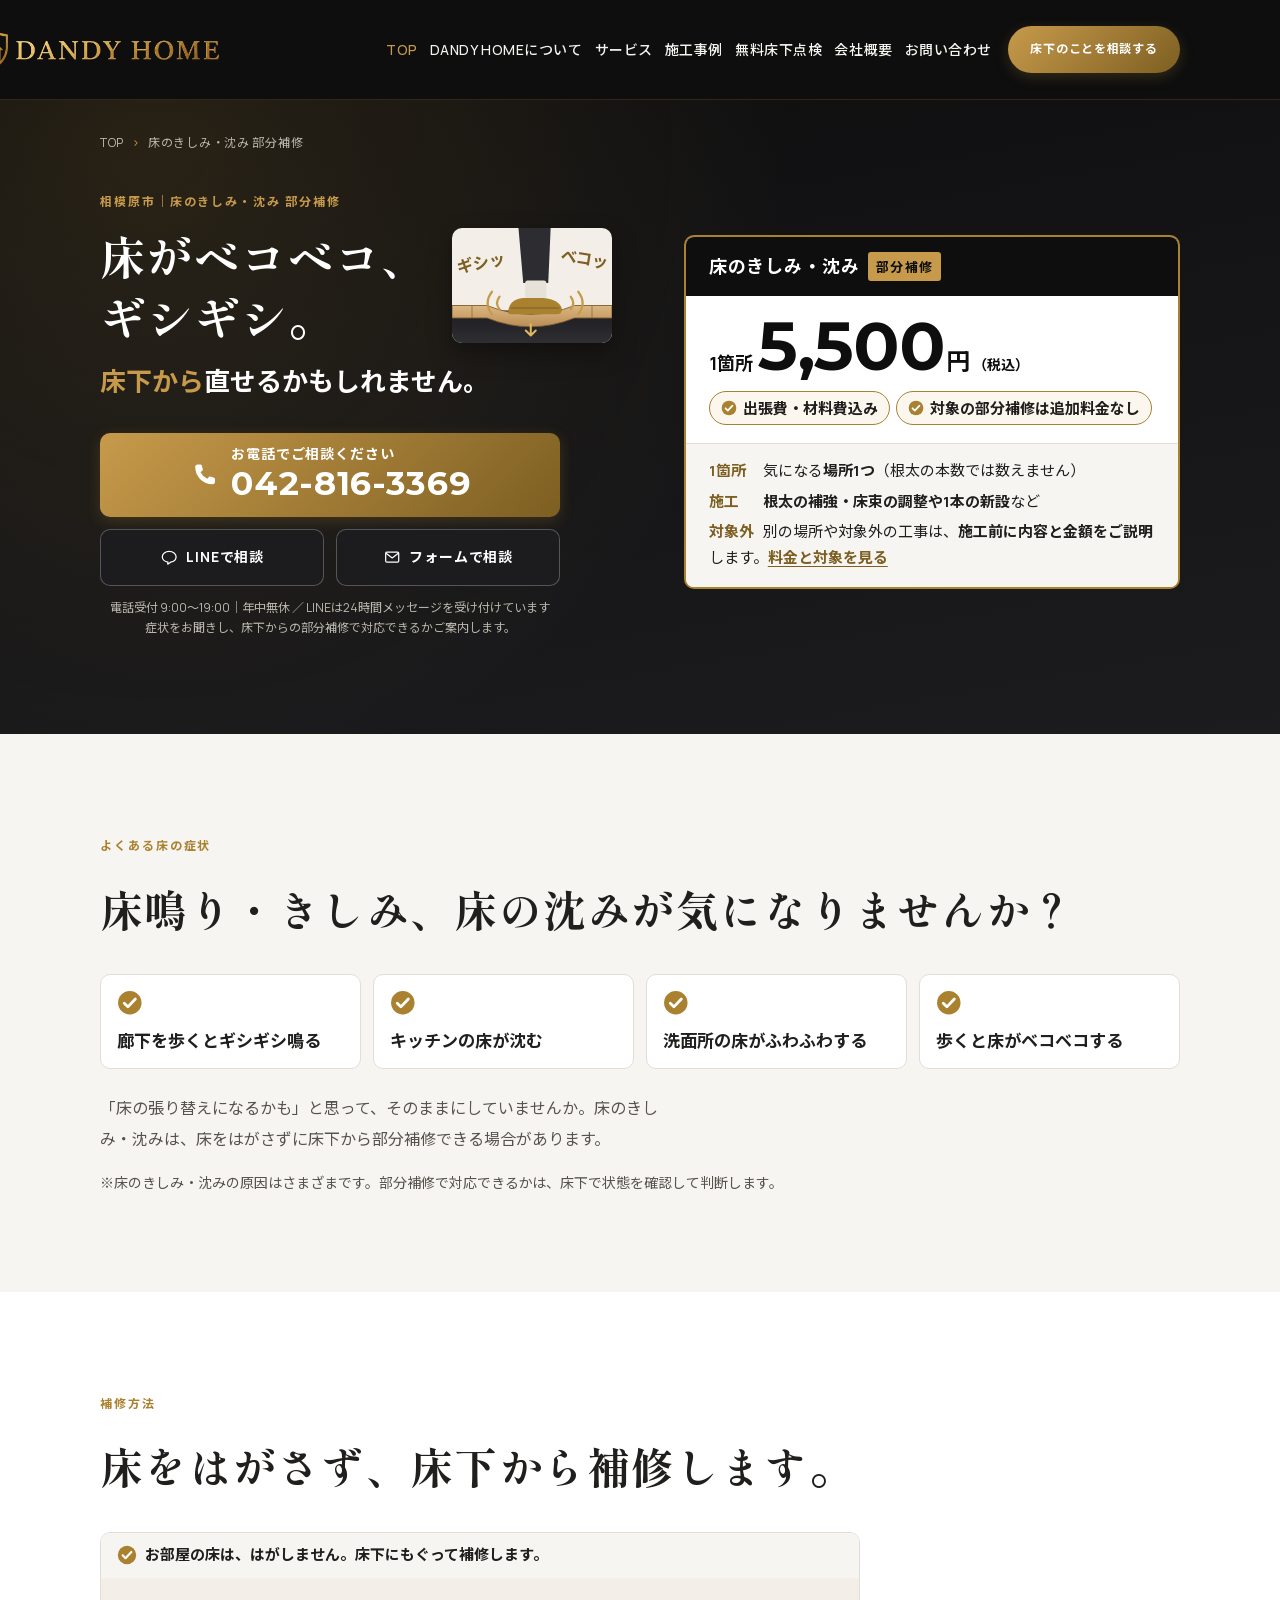
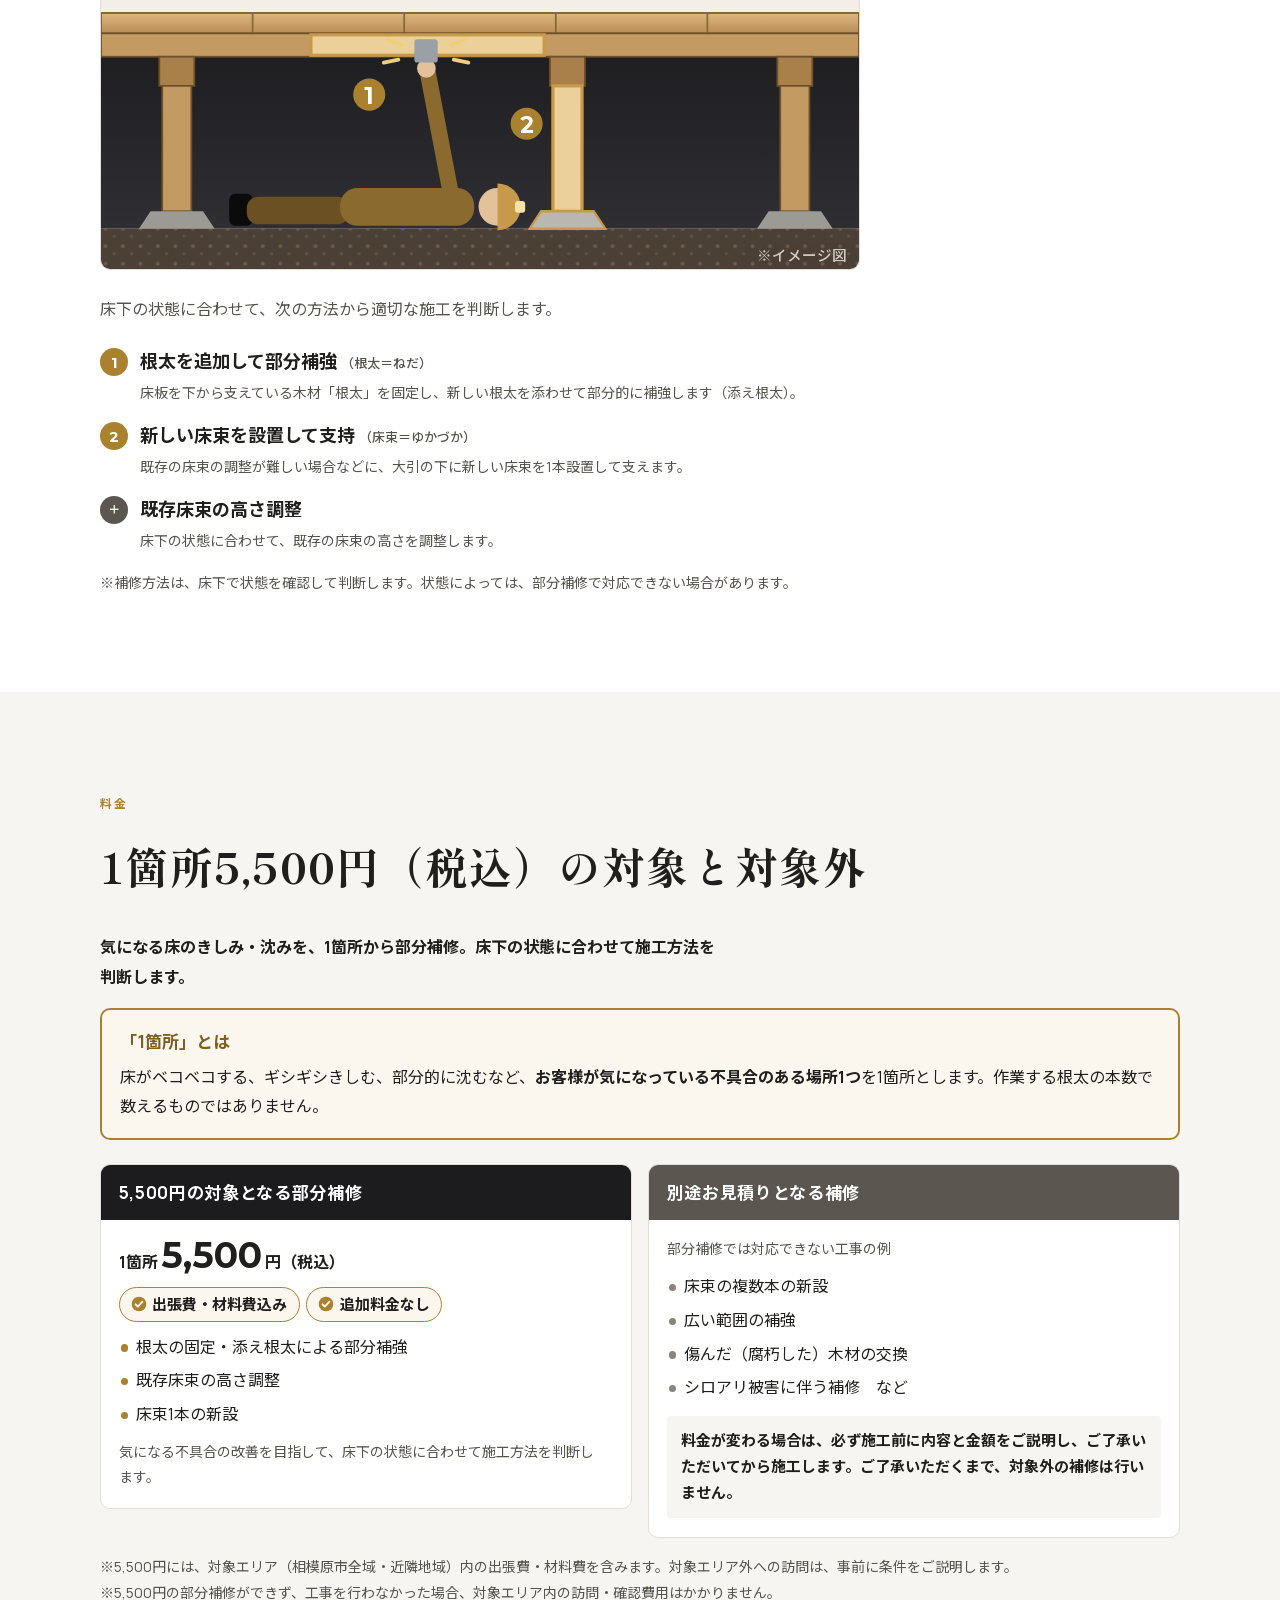
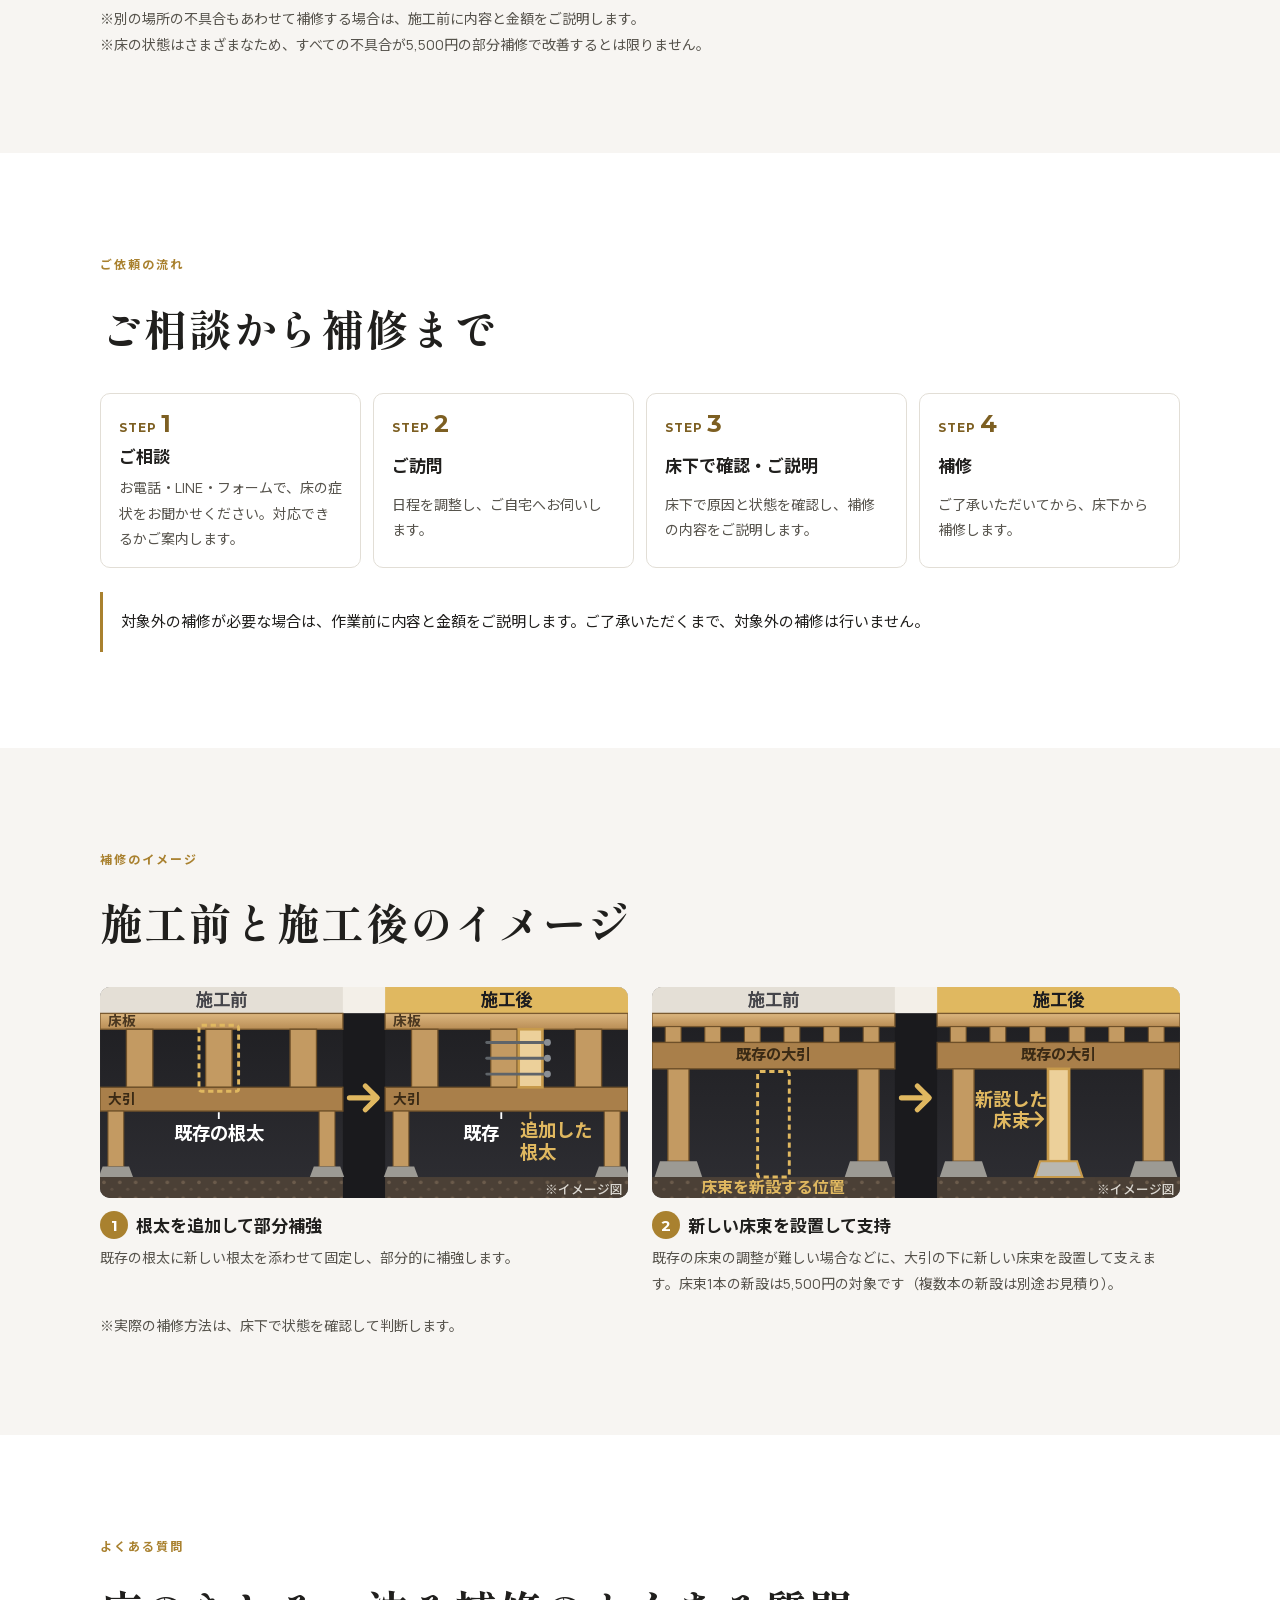
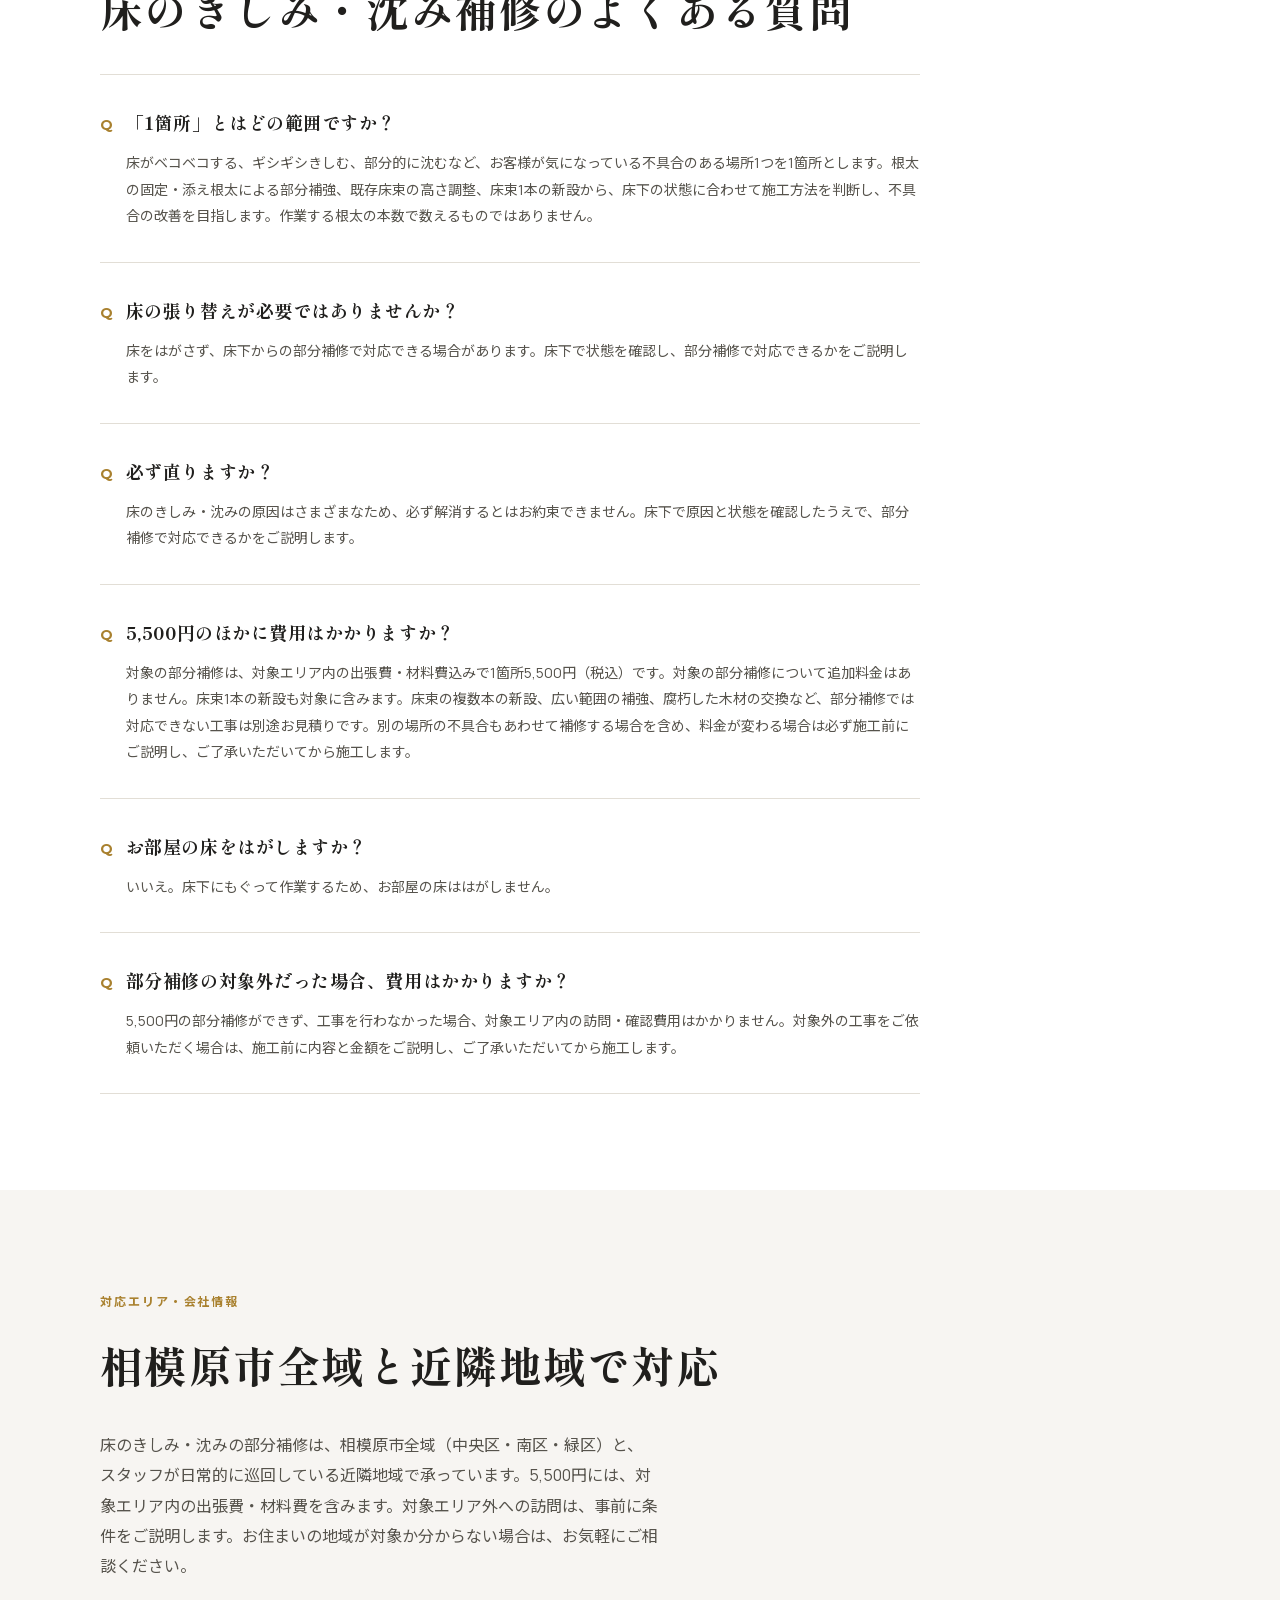
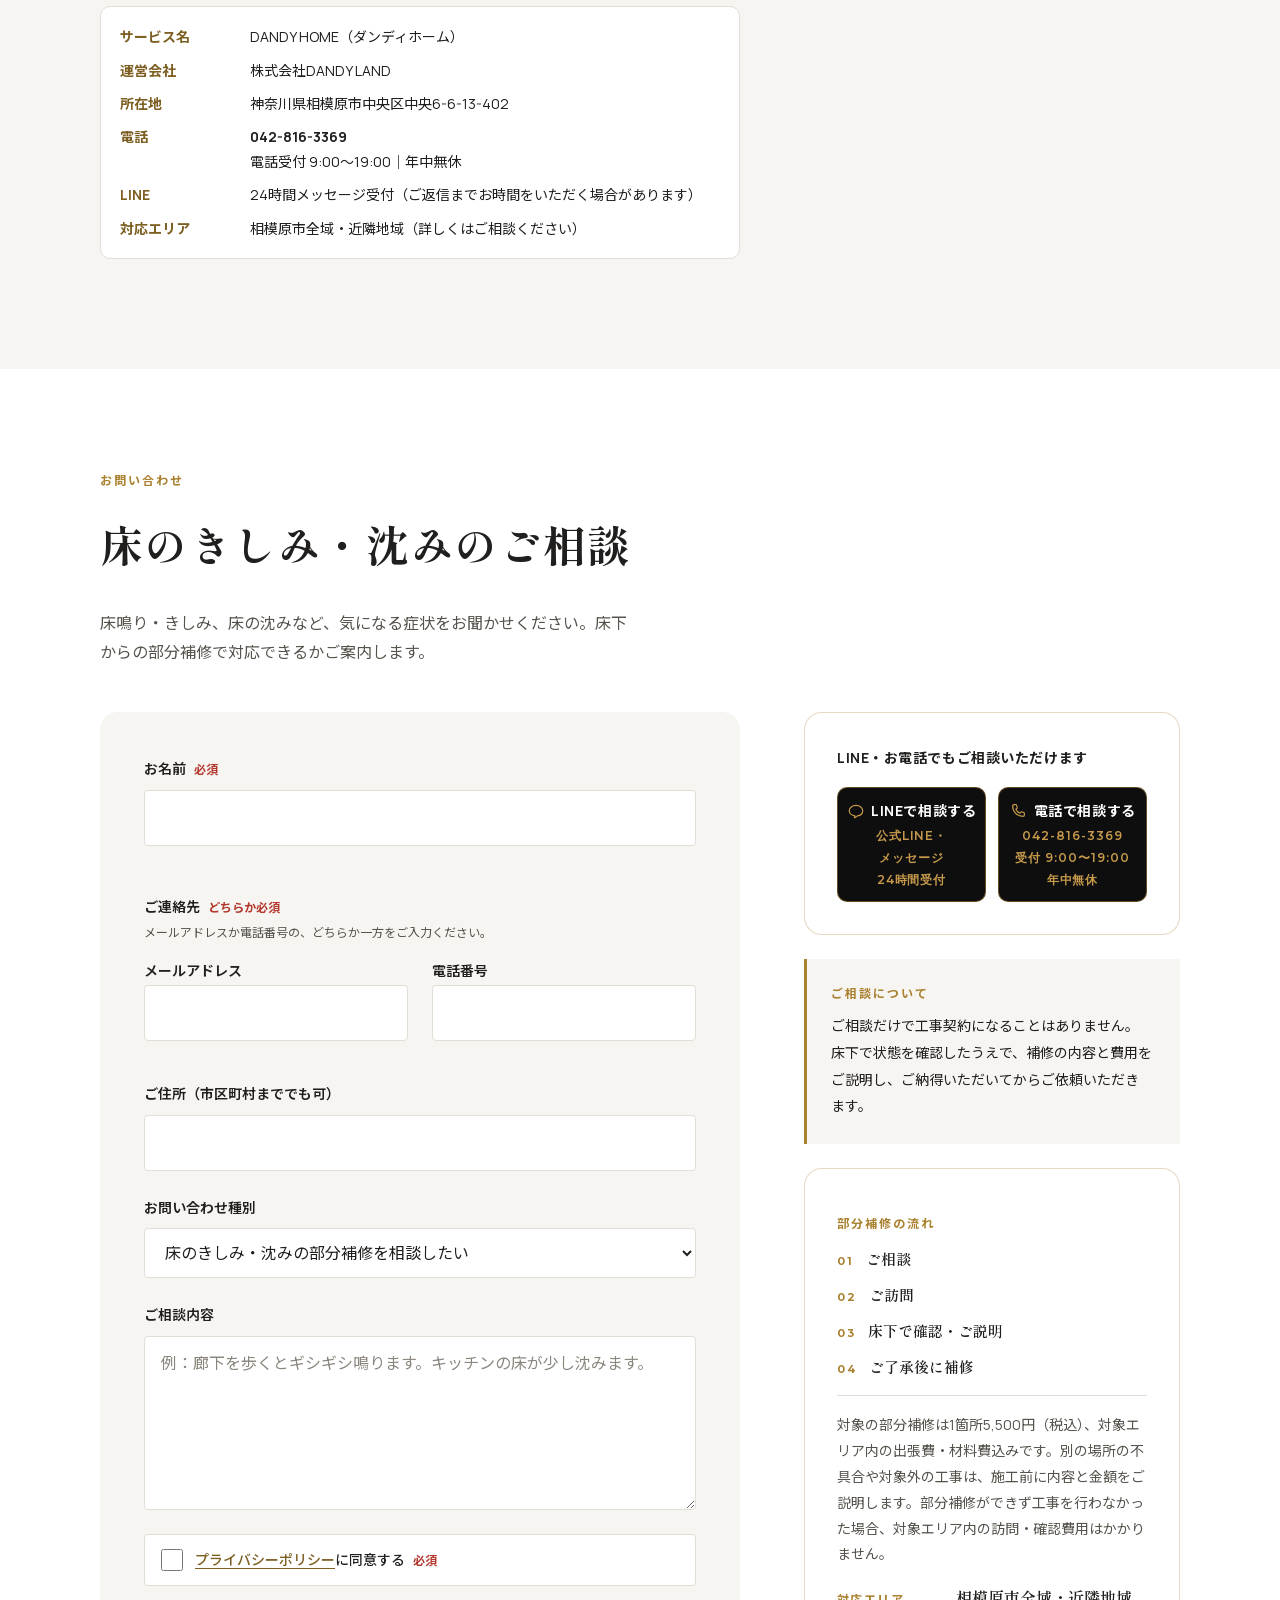
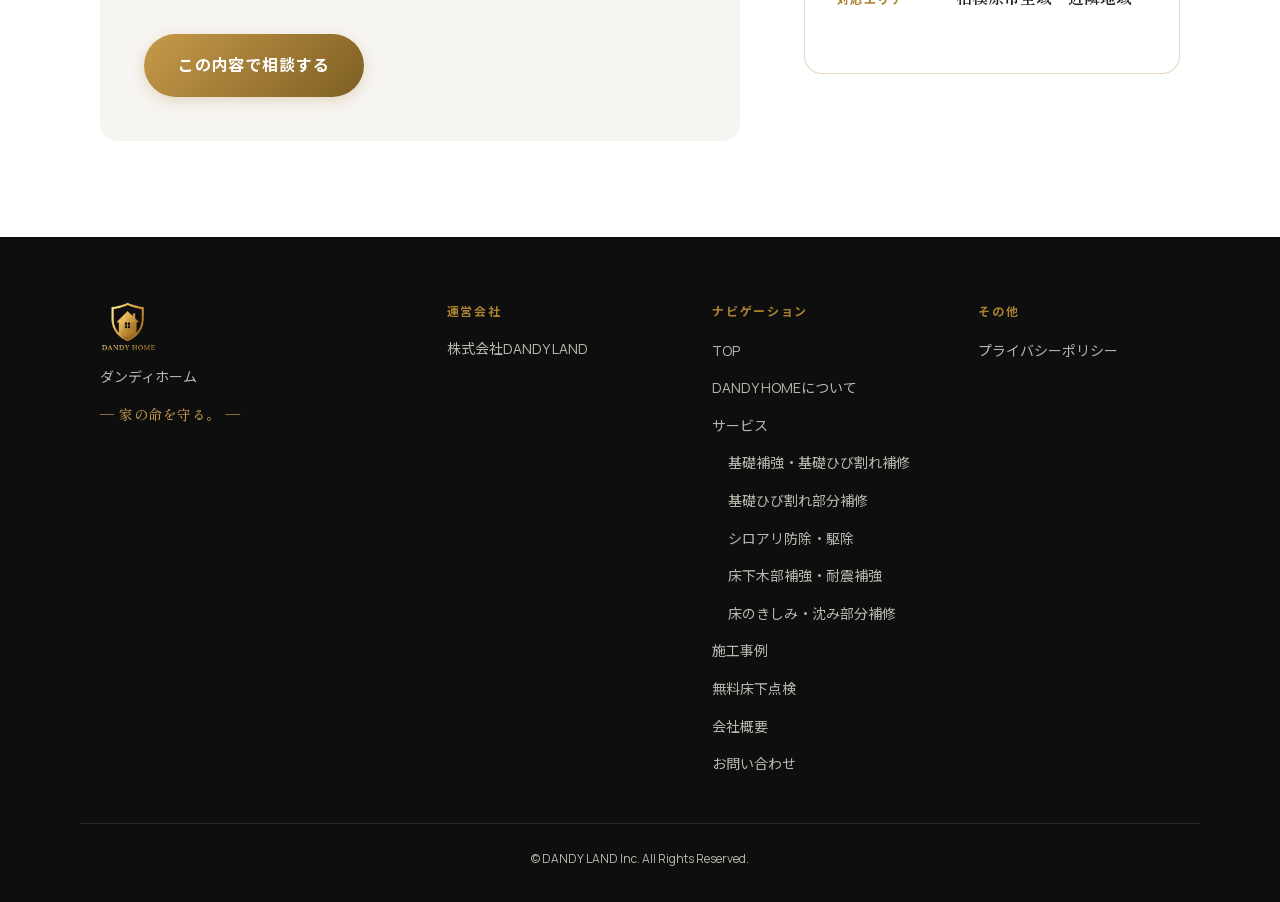
==== commit 4425f446: "基礎のひび割れ補修・補強の専用ページ（/foundation-crack/）を追加 - 部分補修1箇所（ひび割れ1本）13,500円〜（税別・税込14,850円〜）、補強工事は別途見積り - 現地調査" ====
--- a/floor-repair/index.html
+++ b/floor-repair/index.html
@@ -173,7 +173,7 @@
 
       <nav class="main-nav" id="main-nav" aria-label="主要ナビゲーション">
         <ul class="main-nav__list">
-          <li><a href="/#top" class="nav-link">TOP</a></li><li><a href="/#why-dandy-home" class="nav-link">DANDY HOMEについて</a></li><li><a href="/#capabilities" class="nav-link">サービス</a></li><li class="main-nav__sub"><a href="/foundation-repair/" class="nav-link nav-link--sub">基礎補強・基礎ひび割れ補修</a></li><li class="main-nav__sub"><a href="/termite/" class="nav-link nav-link--sub">シロアリ防除・駆除</a></li><li class="main-nav__sub"><a href="/underfloor-repair/" class="nav-link nav-link--sub">床下木部補強・耐震補強</a></li><li class="main-nav__sub"><a href="/floor-repair/" class="nav-link nav-link--sub"><span class="sp-phrase">床のきしみ・沈み</span> <span class="sp-phrase">部分補修</span></a></li><li><a href="/#case-studies-preview" class="nav-link">施工事例</a></li><li><a href="/#inspection" class="nav-link">無料床下点検</a></li><li><a href="/#company" class="nav-link">会社概要</a></li><li><a href="/#contact" class="nav-link">お問い合わせ</a></li>
+          <li><a href="/#top" class="nav-link">TOP</a></li><li><a href="/#why-dandy-home" class="nav-link">DANDY HOMEについて</a></li><li><a href="/#capabilities" class="nav-link">サービス</a></li><li class="main-nav__sub"><a href="/foundation-repair/" class="nav-link nav-link--sub">基礎補強・基礎ひび割れ補修</a></li><li class="main-nav__sub"><a href="/foundation-crack/" class="nav-link nav-link--sub"><span class="sp-phrase">基礎ひび割れ</span> <span class="sp-phrase">部分補修</span></a></li><li class="main-nav__sub"><a href="/termite/" class="nav-link nav-link--sub">シロアリ防除・駆除</a></li><li class="main-nav__sub"><a href="/underfloor-repair/" class="nav-link nav-link--sub">床下木部補強・耐震補強</a></li><li class="main-nav__sub"><a href="/floor-repair/" class="nav-link nav-link--sub"><span class="sp-phrase">床のきしみ・沈み</span> <span class="sp-phrase">部分補修</span></a></li><li><a href="/#case-studies-preview" class="nav-link">施工事例</a></li><li><a href="/#inspection" class="nav-link">無料床下点検</a></li><li><a href="/#company" class="nav-link">会社概要</a></li><li><a href="/#contact" class="nav-link">お問い合わせ</a></li>
         </ul>
         <a href="#contact" class="btn btn--primary btn--nav">床下のことを相談する</a>
       </nav>
@@ -662,7 +662,7 @@
 
       <nav class="footer-col footer-nav" aria-label="フッターナビゲーション">
         <p class="footer-col__heading">ナビゲーション</p>
-        <ul><li><a href="/#top">TOP</a></li><li><a href="/#why-dandy-home">DANDY HOMEについて</a></li><li><a href="/#capabilities">サービス</a></li><li class="footer-nav__sub"><a href="/foundation-repair/"><span class="sp-phrase">基礎補強・</span><span class="sp-phrase">基礎ひび割れ補修</span></a></li><li class="footer-nav__sub"><a href="/termite/">シロアリ防除・駆除</a></li><li class="footer-nav__sub"><a href="/underfloor-repair/"><span class="sp-phrase">床下木部補強・</span><span class="sp-phrase">耐震補強</span></a></li><li class="footer-nav__sub"><a href="/floor-repair/"><span class="sp-phrase">床のきしみ・沈み</span><span class="sp-phrase">部分補修</span></a></li><li><a href="/#case-studies-preview">施工事例</a></li><li><a href="/#inspection">無料床下点検</a></li><li><a href="/#company">会社概要</a></li><li><a href="/#contact">お問い合わせ</a></li></ul>
+        <ul><li><a href="/#top">TOP</a></li><li><a href="/#why-dandy-home">DANDY HOMEについて</a></li><li><a href="/#capabilities">サービス</a></li><li class="footer-nav__sub"><a href="/foundation-repair/"><span class="sp-phrase">基礎補強・</span><span class="sp-phrase">基礎ひび割れ補修</span></a></li><li class="footer-nav__sub"><a href="/foundation-crack/"><span class="sp-phrase">基礎ひび割れ</span><span class="sp-phrase">部分補修</span></a></li><li class="footer-nav__sub"><a href="/termite/">シロアリ防除・駆除</a></li><li class="footer-nav__sub"><a href="/underfloor-repair/"><span class="sp-phrase">床下木部補強・</span><span class="sp-phrase">耐震補強</span></a></li><li class="footer-nav__sub"><a href="/floor-repair/"><span class="sp-phrase">床のきしみ・沈み</span><span class="sp-phrase">部分補修</span></a></li><li><a href="/#case-studies-preview">施工事例</a></li><li><a href="/#inspection">無料床下点検</a></li><li><a href="/#company">会社概要</a></li><li><a href="/#contact">お問い合わせ</a></li></ul>
       </nav>
 
       <div class="footer-col">
--- a/fonts/fonts.css
+++ b/fonts/fonts.css
@@ -14,7 +14,7 @@
 @font-face{font-family:'Bodoni Moda';font-style:normal;font-weight:700 900;font-display:swap;src:url(/fonts/files/bodonimoda_v28_aFTH7PxzY382XsXX63LUYL6GYFcan6NJrKp-VPj1RuxQVAS1EmZ9.woff2) format('woff2');unicode-range: U+0001-000C, U+000E-001F, U+007F-009F, U+20DD-20E0, U+20E2-20E4, U+2150-218F, U+2190, U+2192, U+2194-2199, U+21AF, U+21E6-21F0, U+21F3, U+2218-2219, U+2299, U+22C4-22C6, U+2300-243F, U+2440-244A, U+2460-24FF, U+25A0-27BF, U+2800-28FF, U+2921-2922, U+2981, U+29BF, U+29EB, U+2B00-2BFF, U+4DC0-4DFF, U+FFF9-FFFB, U+10140-1018E, U+10190-1019C, U+101A0, U+101D0-101FD, U+102E0-102FB, U+10E60-10E7E, U+1D2C0-1D2D3, U+1D2E0-1D37F, U+1F000-1F0FF, U+1F100-1F1AE, U+1F1E6-1F1FF, U+1F30D-1F30F, U+1F315, U+1F31C, U+1F31E, U+1F320-1F32C, U+1F336, U+1F378, U+1F37D, U+1F382, U+1F393-1F39F, U+1F3A7-1F3A8, U+1F3AC-1F3AF, U+1F3C2, U+1F3C4-1F3C6, U+1F3CA-1F3CE, U+1F3D4-1F3E0, U+1F3ED, U+1F3F1-1F3F3, U+1F3F5-1F3F7, U+1F408, U+1F415, U+1F41F, U+1F426, U+1F43F, U+1F441-1F442, U+1F444, U+1F446-1F449, U+1F44C-1F44E, U+1F453, U+1F46A, U+1F47D, U+1F4A3, U+1F4B0, U+1F4B3, U+1F4B9, U+1F4BB, U+1F4BF, U+1F4C8-1F4CB, U+1F4D6, U+1F4DA, U+1F4DF, U+1F4E3-1F4E6, U+1F4EA-1F4ED, U+1F4F7, U+1F4F9-1F4FB, U+1F4FD-1F4FE, U+1F503, U+1F507-1F50B, U+1F50D, U+1F512-1F513, U+1F53E-1F54A, U+1F54F-1F5FA, U+1F610, U+1F650-1F67F, U+1F687, U+1F68D, U+1F691, U+1F694, U+1F698, U+1F6AD, U+1F6B2, U+1F6B9-1F6BA, U+1F6BC, U+1F6C6-1F6CF, U+1F6D3-1F6D7, U+1F6E0-1F6EA, U+1F6F0-1F6F3, U+1F6F7-1F6FC, U+1F700-1F80B, U+1F810-1F847, U+1F850-1F859, U+1F860-1F887, U+1F890-1F8AD, U+1F8B0-1F8BB, U+1F8C0-1F8C1, U+1F8D0-1F8D8, U+1F900-1F90B, U+1F93B, U+1F946, U+1F984, U+1F996, U+1F9E9, U+1FA00-1FA6F, U+1FA70-1FA7C, U+1FA80-1FAC6, U+1FAC8, U+1FACC-1FADD, U+1FADF-1FAEB, U+1FAEF-1FAFA, U+1FB00-1FBFF;}
 @font-face{font-family:'Bodoni Moda';font-style:normal;font-weight:700 900;font-display:swap;src:url(/fonts/files/bodonimoda_v28_aFTH7PxzY382XsXX63LUYL6GYFcan6NJrKp-VPj1JuxQVAS1EmZ9.woff2) format('woff2');unicode-range: U+0100-02BA, U+02BD-02C5, U+02C7-02CC, U+02CE-02D7, U+02DD-02FF, U+0304, U+0308, U+0329, U+1D00-1DBF, U+1E00-1E9F, U+1EF2-1EFF, U+2020, U+20A0-20AB, U+20AD-20C4, U+2113, U+2C60-2C7F, U+A720-A7FF;}
 @font-face{font-family:'Bodoni Moda';font-style:normal;font-weight:700 900;font-display:swap;src:url(/fonts/files/bodonimoda_v28_aFTH7PxzY382XsXX63LUYL6GYFcan6NJrKp-VPj1KOxQVAS1Eg.woff2) format('woff2');unicode-range: U+0000-00FF, U+0131, U+0152-0153, U+02BB-02BC, U+02C6, U+02DA, U+02DC, U+0304, U+0308, U+0329, U+2000-206F, U+20AC, U+2122, U+2191, U+2193, U+2212, U+2215, U+FEFF, U+FFFD;}
-@font-face{font-family:'Noto Sans JP';font-style:normal;font-weight:400 700;font-display:swap;src:url(/fonts/subset/notosansjp-400-700-031ba0c384.woff2) format('woff2');unicode-range:U+20,U+A0,U+A9,U+203A-203B,U+2192,U+3000-3002,U+300C-300D,U+301C,U+3042,U+3044,U+3046,U+3048,U+304A-305B,U+305D,U+305F-3061,U+3063-306B,U+306D-3070,U+3072-3073,U+3075-3076,U+3078-3079,U+307B,U+307E-3082,U+3084,U+3086-308D,U+308F,U+3092-3093,U+30A2-30A4,U+30A6-30AB,U+30AD-30AF,U+30B2-30B9,U+30BB,U+30BF-30C1,U+30C3-30C4,U+30C6-30CB,U+30CF-30D0,U+30D3,U+30D5-30D7,U+30D9-30E1,U+30E5-30E7,U+30E9-30ED,U+30F3,U+30F6,U+30FB-30FC,U+4E00-4E01,U+4E08-4E0B,U+4E0D-4E0E,U+4E2D,U+4E86,U+4E88,U+4E8B,U+4EA4,U+4EAC,U+4EBA,U+4ECA-4ECB,U+4ED5-4ED6,U+4ED8,U+4EE3-4EE5,U+4EF6,U+4EFB,U+4F11,U+4F1A,U+4F1D,U+4F34,U+4F3A,U+4F4D,U+4F4F,U+4F53,U+4F55,U+4F5C,U+4F7F,U+4F8B,U+4F9B,U+4F9D,U+4FB5,U+4FDD,U+4FE1,U+4FEE,U+500B,U+5019,U+505C,U+50B7,U+5146,U+5148,U+5165,U+5168,U+516C,U+5177,U+5185-5186,U+518D,U+5199,U+51E6,U+51FA,U+5206-5207,U+5224-5225,U+5229,U+524A,U+524D,U+5264-5265,U+5272,U+529B,U+52A0,U+52A3,U+52B9,U+52D9,U+52E7,U+5316,U+533A,U+5341,U+5357,U+5370,U+539F,U+53B3,U+53CE,U+53D6-53D7,U+53E3-53E4,U+53E9,U+53EF-53F0,U+53F7,U+5404,U+5408,U+540C-540D,U+5411,U+5426,U+542B,U+5468,U+547D,U+548C,U+554F,U+5584,U+55B6,U+56DE,U+56E0,U+56F0,U+56F2-56F3,U+56FA,U+571F,U+5727-5728,U+5730,U+5747,U+57CB,U+57DF,U+57FA,U+5831,U+5834,U+5857,U+585A,U+5883,U+58CC,U+58EB,U+58F2,U+5909,U+5916,U+5927,U+592A-592B,U+592E,U+5931,U+5948,U+5951,U+5ACC,U+5B58,U+5B85,U+5B88-5B89,U+5B8C,U+5B9A,U+5B9F,U+5BA2,U+5BA4,U+5BB3,U+5BB6,U+5BB9,U+5BC6,U+5BE7,U+5BFE,U+5C02,U+5C11,U+5C4B,U+5D0E,U+5DDD,U+5DE1,U+5DE5,U+5E02-5E03,U+5E0C,U+5E38,U+5E45,U+5E73-5E74,U+5E83,U+5E8A,U+5E97,U+5EA6,U+5ECA,U+5EFA,U+5F0F,U+5F15,U+5F35,U+5F37,U+5F53,U+5F62,U+5F71,U+5F79,U+5F8C,U+5F93,U+5F97,U+5FC3,U+5FC5,U+5FDC,U+5FF5,U+601D,U+6025,U+6027,U+60C5,U+60D1,U+610F,U+611F,U+614B,U+616E,U+6210,U+623B,U+6240,U+624B,U+6271,U+627F-6280,U+628A,U+62BC,U+62C5,U+62E0-62E1,U+6301,U+6307,U+6392,U+6398,U+63A5,U+63AA,U+63B2,U+63D0,U+63DB,U+63E1,U+640D,U+64AE,U+652F,U+6539,U+653E,U+6563,U+6570,U+6574,U+6587,U+6599,U+65AD,U+65B0,U+65B9,U+65BD,U+65CF,U+65E2,U+65E5,U+65E8-65E9,U+660E,U+6642,U+666E,U+66AE,U+66F4,U+66FF-6700,U+6708-6709,U+671B,U+6728,U+672B-672C,U+673D,U+6750-6751,U+675F,U+6761,U+6771,U+677F,U+6790,U+67F1,U+67FB,U+682A,U+6839,U+6848,U+685D,U+691C,U+696D,U+6982,U+69CB,U+69D8,U+6A21,U+6A2A,U+6A39,U+6B04,U+6B20-6B21,U+6B62-6B63,U+6B69,U+6B8B,U+6BB5,U+6C0F,U+6C17,U+6C34,U+6C42,U+6C7A,U+6C88,U+6CA2,U+6CC1,U+6CD5,U+6CE1,U+6CE8,U+6D17,U+6D3B,U+6D41,U+6D5C,U+6D74,U+6D78,U+6D88,U+6DF1,U+6DFB,U+6E2C,U+6E7F,U+6EC5,U+6F0F,U+702C,U+70B9,U+7121,U+7136,U+7269,U+72B6,U+72ED,U+7384,U+73FE,U+7406,U+74B0,U+751F,U+7523,U+7528,U+7533,U+753A,U+756A,U+7570,U+75C7,U+767A,U+7684,U+76EE,U+76F4,U+76F8,U+770C,U+771F,U+7740,U+77E5,U+78BA,U+790E,U+793A,U+793E,U+795E,U+79C1,U+79F0,U+7A0B,U+7A0E,U+7A2E,U+7A4D,U+7A7A,U+7A81,U+7A93,U+7ACB,U+7AEF,U+7B2C,U+7B49,U+7B4B,U+7B54,U+7B56,U+7B87,U+7BA1,U+7BC4,U+7CFB,U+7D04,U+7D0D,U+7D30,U+7D39,U+7D42,U+7D4C,U+7D50,U+7D61,U+7D99-7D9A,U+7DAD,U+7DCA,U+7DCF,U+7DD1-7DD2,U+7DE0,U+7E2E,U+7E4A,U+7F6E,U+7FBD,U+8003,U+8005,U+8010,U+805E,U+80FD,U+8102,U+8131,U+8150,U+81EA,U+826F,U+8272,U+8305,U+85AC,U+85E4,U+87FB,U+884C,U+8853,U+8868,U+88AB,U+88DC,U+8907,U+8981,U+898B,U+89A7,U+89E3,U+8A02,U+8A08,U+8A18,U+8A2A,U+8A2D,U+8A3C,U+8A66,U+8A71-8A73,U+8A8D,U+8AA0,U+8AAC,U+8AB0,U+8ABF,U+8AC7,U+8ACB,U+8B1B,U+8B58,U+8B77,U+8C61,U+8CA1,U+8CAC,U+8CBB-8CBC,U+8CC0,U+8CEA,U+8D77,U+8DEF,U+8EAB,U+8ED2,U+8EFD,U+8F09,U+8F14,U+8FBA,U+8FBC,U+8FD1,U+8FD4,U+8FF7,U+8FFD,U+9001,U+9003,U+9014,U+901A,U+9020,U+9023,U+9032,U+9042,U+904B,U+904E,U+9053,U+9055,U+9069,U+9078,U+90E8,U+90FD,U+914D,U+91D1,U+9332,U+9580,U+9589,U+958B,U+9593,U+95A2,U+95B2,U+9632,U+9650,U+9664,U+968E-968F,U+969B,U+96A3,U+96C6,U+96E3,U+96FB,U+9707,U+9762,U+9805,U+9808,U+983C,U+984C-984D,U+9854,U+985E,U+990A,U+99C6,U+9AD8,U+9CF4,U+FF08-FF09,U+FF0B,U+FF0F,U+FF1A,U+FF1D,U+FF5C;}
+@font-face{font-family:'Noto Sans JP';font-style:normal;font-weight:400 700;font-display:swap;src:url(/fonts/subset/notosansjp-400-700-52d03659a2.woff2) format('woff2');unicode-range:U+20,U+A0,U+A9,U+203A-203B,U+2192,U+3000-3002,U+300C-300D,U+301C,U+3042,U+3044,U+3046,U+3048,U+304A-305B,U+305D,U+305F-3061,U+3063-306B,U+306D-3070,U+3072-3073,U+3075-3076,U+3078-3079,U+307B,U+307E-3082,U+3084,U+3086-308D,U+308F,U+3092-3093,U+30A2-30A4,U+30A6-30AB,U+30AD-30AF,U+30B2-30B9,U+30BB,U+30BF-30C1,U+30C3-30C4,U+30C6-30CB,U+30CF-30D0,U+30D3,U+30D5-30D7,U+30D9-30E1,U+30E5-30E7,U+30E9-30ED,U+30F3,U+30F6,U+30FB-30FC,U+4E00-4E01,U+4E08-4E0B,U+4E0D-4E0E,U+4E2D,U+4E86,U+4E88,U+4E8B,U+4EA4,U+4EAC,U+4EBA,U+4ECA-4ECB,U+4ED5-4ED6,U+4ED8,U+4EE3-4EE5,U+4EF6,U+4EFB,U+4F11,U+4F1A,U+4F1D,U+4F34,U+4F3A,U+4F4D,U+4F4F,U+4F53,U+4F55,U+4F5C,U+4F7F,U+4F8B,U+4F9B,U+4F9D,U+4FB5,U+4FDD,U+4FE1,U+4FEE,U+500B,U+5019,U+505C,U+50B7,U+5146,U+5148,U+5165,U+5168,U+516C,U+5177,U+5185-5186,U+518D,U+5199,U+51E6,U+51FA,U+5206-5207,U+5224-5225,U+5229,U+524A,U+524D,U+5264-5265,U+5272,U+5275,U+529B,U+52A0,U+52A3,U+52B9,U+52D9,U+52E7,U+5316,U+533A,U+5341,U+5357,U+5370-5371,U+539F,U+53B3,U+53CE,U+53D6-53D7,U+53E3-53E4,U+53E9,U+53EF-53F0,U+53F7,U+5404,U+5408,U+540C-540D,U+5411,U+5426,U+542B,U+5468,U+547D,U+548C,U+554F,U+5584,U+55B6,U+56DE,U+56E0,U+56F0,U+56F2-56F3,U+56FA,U+571F,U+5727-5728,U+5730,U+5747,U+57CB,U+57DF,U+57FA,U+5831,U+5834,U+5857,U+585A,U+5883,U+58CC,U+58EB,U+58F2,U+5909,U+5916,U+5927,U+592A-592B,U+592E,U+5931,U+5948,U+5951,U+5ACC,U+5B50,U+5B58,U+5B85,U+5B88-5B89,U+5B8C,U+5B9A,U+5B9F,U+5BA2,U+5BA4,U+5BB3,U+5BB6,U+5BB9,U+5BC6,U+5BE7,U+5BFE,U+5C02,U+5C11,U+5C4B,U+5D0E,U+5DDD,U+5DE1,U+5DE5,U+5E02-5E03,U+5E0C,U+5E38,U+5E45,U+5E73-5E74,U+5E83,U+5E8A,U+5E97,U+5EA6,U+5ECA,U+5EFA,U+5F0F,U+5F15,U+5F35,U+5F37,U+5F53,U+5F62,U+5F71,U+5F79,U+5F8C,U+5F93,U+5F97,U+5FC3,U+5FC5,U+5FDC,U+5FF5,U+601D,U+6025,U+6027,U+60C5,U+60D1,U+610F,U+611F,U+614B,U+616E,U+6210,U+623B,U+6240,U+624B,U+6271,U+627F-6280,U+628A,U+62BC,U+62C5,U+62E0-62E1,U+6301,U+6307,U+6392,U+6398,U+63A5,U+63AA,U+63B2,U+63D0,U+63DB,U+63E1,U+640D,U+64AE,U+652F,U+6539,U+653E,U+6563,U+6570,U+6574,U+6587,U+6599,U+65AD,U+65B0,U+65B9,U+65BD,U+65CF,U+65E2,U+65E5,U+65E8-65E9,U+660E,U+6642,U+666E,U+66AE,U+66F4,U+66FF-6700,U+6708-6709,U+671B,U+671F,U+6728,U+672B-672C,U+673D,U+6750-6751,U+675F,U+6761,U+6771,U+677F,U+6790,U+67F1,U+67FB,U+682A,U+6839,U+6848,U+685D,U+691C,U+696D,U+6982,U+69CB,U+69D8,U+6A21,U+6A2A,U+6A39,U+6B04,U+6B20-6B21,U+6B62-6B63,U+6B69,U+6B8A-6B8B,U+6BB5,U+6C0F,U+6C17,U+6C34,U+6C42,U+6C7A,U+6C88,U+6CA2,U+6CC1,U+6CD5,U+6CE1,U+6CE8,U+6D17,U+6D3B,U+6D41,U+6D5C,U+6D74,U+6D78,U+6D88,U+6DF1,U+6DFB,U+6E08,U+6E2C,U+6E7F,U+6EC5,U+6F0F,U+702C,U+70B9,U+7121,U+7136,U+7269,U+7279,U+72B6,U+72ED,U+7384,U+73FE,U+7406,U+74B0,U+751F,U+7523,U+7528,U+7531,U+7533,U+753A,U+754C,U+756A,U+7570,U+75C7,U+767A,U+7684,U+76EE,U+76F4,U+76F8,U+770C,U+771F,U+7740,U+77E5,U+78BA,U+790E,U+793A,U+793E,U+795E,U+79C1,U+79F0,U+7A0B,U+7A0E,U+7A2E,U+7A4D,U+7A7A,U+7A81,U+7A93,U+7ACB,U+7AEF,U+7B2C,U+7B49,U+7B4B,U+7B54,U+7B56,U+7B87,U+7B97,U+7BA1,U+7BC4,U+7CFB,U+7D04,U+7D0D,U+7D30,U+7D39,U+7D42,U+7D4C,U+7D50,U+7D61,U+7D99-7D9A,U+7DAD,U+7DCA,U+7DCF,U+7DD1-7DD2,U+7DE0,U+7E2E,U+7E4A,U+7F6E,U+7FBD,U+8003,U+8005,U+8010,U+805E,U+80FD,U+8102,U+8131,U+8150,U+81EA,U+826F,U+8272,U+8305,U+85AC,U+85E4,U+87FB,U+884C,U+8853,U+8868,U+88AB,U+88DC,U+8907,U+8981,U+898B,U+89A7,U+89D2,U+89E3,U+8A02,U+8A08,U+8A18,U+8A2A,U+8A2D,U+8A3C,U+8A66,U+8A71-8A73,U+8A8D,U+8AA0,U+8AAC,U+8AB0,U+8ABF,U+8AC7,U+8ACB,U+8AFE,U+8B1B,U+8B58,U+8B77,U+8C61,U+8CA1,U+8CAC,U+8CBB-8CBC,U+8CC0,U+8CEA,U+8D77,U+8DEF,U+8EAB,U+8ED2,U+8EFD,U+8F09,U+8F14,U+8FBA,U+8FBC,U+8FD1,U+8FD4,U+8FF7,U+8FFD,U+9001,U+9003,U+9014,U+901A,U+9020,U+9023,U+9032,U+9042,U+904B,U+904E,U+9053,U+9055,U+9069,U+9078,U+90E8,U+90FD,U+914D,U+91CD,U+91D1,U+9332,U+9577,U+9580,U+9589,U+958B,U+9593,U+95A2,U+95B2,U+9632,U+9650,U+9664,U+968E-968F,U+969B,U+96A3,U+96C6,U+96E3,U+96FB,U+9707,U+9762,U+9805,U+9808,U+983C,U+984C-984D,U+9854,U+985E,U+990A,U+99C6,U+9A13,U+9AD8,U+9CF4,U+FF08-FF09,U+FF0B,U+FF0F,U+FF1A,U+FF1D,U+FF1F,U+FF5C;}
 @font-face{font-family:'Shippori Mincho';font-style:normal;font-weight:500;font-display:swap;src:url(/fonts/subset/shipporimincho-500-63a4436c78.woff2) format('woff2');unicode-range:U+20,U+2D,U+30-34,U+36,U+38-39,U+41,U+44-45,U+48,U+4C-4F,U+59,U+A0,U+2015,U+3000-3002,U+300C-300D,U+3044,U+3048,U+304B,U+304F,U+3052-3053,U+3057,U+305A,U+305D,U+305F,U+3068,U+306A-306B,U+306E-306F,U+307E,U+3081,U+3089,U+308B-308C,U+3092,U+30A2-30A3,U+30A9,U+30AF,U+30B3,U+30B7,U+30C0,U+30C3,U+30C7-30C8,U+30D5,U+30DB,U+30E0,U+30E9-30EA,U+30ED,U+30F3,U+30FB-30FC,U+4E08,U+4E0A-4E0B,U+4E2D,U+4E8B,U+4EAC,U+4ED5,U+4EE3,U+4F1A,U+4F4F,U+4FEE,U+5168,U+51E6,U+5206,U+533A,U+539F,U+53D6,U+547D,U+5730,U+57DF,U+57FA,U+5927,U+592B,U+592E,U+5948,U+5B85,U+5B88,U+5BB6,U+5BFE,U+5DDD,U+5DE5,U+5E02,U+5E8A,U+5F0F,U+5F37,U+5F79,U+652F,U+65BD,U+65E9,U+6728,U+672C,U+6771,U+682A,U+691C,U+6A21,U+6B63,U+6C17,U+6E7F,U+702C,U+70B9,U+7269,U+7406,U+76F8,U+770C,U+77E5,U+790E,U+793E,U+795E,U+7B56,U+7DE0,U+81EA,U+87FB,U+8868,U+88DC,U+898B,U+8F14,U+90E8,U+90FD,U+9632,U+9664,U+FF08-FF09;}
-@font-face{font-family:'Shippori Mincho';font-style:normal;font-weight:600;font-display:swap;src:url(/fonts/subset/shipporimincho-600-58f7606e85.woff2) format('woff2');unicode-range:U+20,U+41,U+44-45,U+48,U+4D-4F,U+59,U+A0,U+3000-3002,U+300C-300D,U+3042,U+3044,U+3048,U+304A-304C,U+304F,U+3051,U+3053-3059,U+305D,U+305F-3061,U+3063,U+3066-3068,U+306A-306B,U+306D-3070,U+307E-307F,U+3081-3082,U+3088-308C,U+3092,U+30A2-30A3,U+30A8,U+30AB,U+30AD,U+30AF,U+30B3,U+30B7,U+30C0,U+30C7-30C9,U+30D3,U+30DB,U+30DD,U+30DF-30E0,U+30E9-30EA,U+30ED,U+30F3,U+30FB-30FC,U+4E00,U+4E08,U+4E0B,U+4E86,U+4E88,U+4E8B,U+4EAC,U+4ED5,U+4F1D,U+4F4F,U+4F55,U+4FA1,U+4FDD,U+4FEE,U+5024,U+5168,U+5185,U+518D,U+5199,U+529B,U+539F,U+5408,U+547D,U+554F,U+5730,U+57DF,U+57FA,U+5834,U+5927,U+592B,U+5948,U+5B85,U+5B88-5B89,U+5B9F,U+5BA2,U+5BB6,U+5BFE,U+5DDD,U+5DE5,U+5E02,U+5E74,U+5E8A,U+5F0F,U+5F37,U+5F53,U+5F8C,U+5FC5,U+5FDC,U+609F,U+614B,U+627F,U+63A5,U+63D0,U+652F,U+6574,U+6599,U+65BD,U+660E,U+6642,U+6728,U+672C,U+6771,U+679C,U+67FB,U+6839,U+6848,U+691C,U+69D8,U+6A21,U+6A39,U+6C17,U+6E7F,U+70B9,U+7121,U+72B6,U+7406,U+7531,U+76EE,U+76F8,U+770C,U+771F,U+78BA,U+790E,U+795E,U+79C1,U+7B56,U+7D04,U+7D50,U+7D9A,U+7DAD,U+7E4A,U+8003,U+8102,U+8150,U+8868,U+88DC,U+8981,U+898B,U+899A,U+8A2A,U+8A3C,U+8A8D,U+8AA0,U+8AAC,U+8AB0,U+8ABF,U+8AC7,U+8ED2,U+8FD1,U+90E8,U+90FD,U+91CD,U+9593,U+9632,U+9664,U+96A3,U+9762,U+99C6,U+FF5C;}
-@font-face{font-family:'Shippori Mincho';font-style:normal;font-weight:700;font-display:swap;src:url(/fonts/subset/shipporimincho-700-8d6d01bbcc.woff2) format('woff2');unicode-range:U+20,U+2C,U+30-39,U+41,U+44-45,U+48,U+4B,U+4D-4F,U+53-54,U+56,U+59,U+A0,U+3000-3002,U+300C-300D,U+301C,U+3042,U+3044,U+3046,U+3048,U+304A-304D,U+304F,U+3051-3055,U+3057,U+3059-305D,U+305F-3061,U+3063-3064,U+3066-306B,U+306E-3070,U+3072-3073,U+3075,U+3078-3079,U+307B,U+307E-3082,U+3084,U+3088-308C,U+308F,U+3092-3093,U+30A2,U+30A4,U+30A8-30A9,U+30AB,U+30AD-30B0,U+30B3,U+30B7-30B9,U+30BB,U+30C0,U+30C3-30C4,U+30C8-30C9,U+30CB,U+30D0,U+30D3,U+30D5,U+30D7,U+30D9,U+30DB,U+30DD-30E1,U+30E6,U+30E9-30ED,U+30F3,U+30FB-30FC,U+4E00-4E01,U+4E09-4E0B,U+4E2D,U+4E3B,U+4E86,U+4E8B,U+4EA4,U+4EAC,U+4EBA,U+4ECA,U+4ED5-4ED6,U+4ED8,U+4EE5,U+4F1A,U+4F1D,U+4F4F,U+4F7F,U+4F8B,U+4F9B,U+4FDD,U+4FE1,U+4FEE,U+500B,U+50B7,U+5165,U+5168,U+5185-5186,U+518D,U+5199,U+51E6,U+5206,U+5224,U+5229,U+5236,U+524A,U+524D,U+5264,U+5272,U+52A3,U+5316,U+539F,U+53D6,U+53E3,U+53EF-53F0,U+5404,U+5408,U+5411,U+542B,U+547D,U+554F,U+55B6,U+56F2,U+571F,U+5727,U+5730,U+578B,U+57DF,U+57FA,U+5831,U+5834,U+5857,U+58CC,U+5909,U+5916,U+5927,U+5948,U+5B50,U+5B85,U+5B88-5B89,U+5B8C,U+5BA4,U+5BB3,U+5BB6,U+5BB9,U+5BE7,U+5BFE,U+5C4B,U+5DDD,U+5DE5,U+5E02-5E03,U+5E8A,U+5F15,U+5F35,U+5F37,U+5F8C,U+5F97,U+5FC3,U+5FC5,U+5FDC,U+6027,U+60C5,U+614B,U+6240,U+624B,U+6392,U+63A5,U+63D0,U+63DB,U+652F,U+6563,U+6599,U+65AD,U+65BD,U+660E,U+6642,U+66F4,U+66FF,U+6709,U+671F,U+6728,U+672C,U+6750,U+6761,U+6771,U+6790,U+679C,U+67F1,U+6848,U+691C,U+696D,U+6975,U+69CB,U+69D8,U+6A21,U+6A39,U+6B63,U+6BB5,U+6C17,U+6C34,U+6C88,U+6CC1,U+6CE8,U+6D41,U+6D74,U+6D78,U+6E7F,U+70B9,U+7121,U+7269,U+72B6,U+7406,U+751F,U+7528,U+7531,U+75C7,U+7684,U+76EE,U+76F4,U+76F8,U+770C,U+771F,U+7740,U+78BA,U+790E,U+793A,U+793E,U+795E,U+79C1,U+7A0B,U+7A0E,U+7A4D,U+7A93,U+7B2C,U+7B49,U+7B56,U+7B87,U+7BA1,U+7BC4,U+7D50,U+7D99-7D9A,U+7DAD,U+7E2E,U+7E4A,U+8005,U+8010,U+80FD,U+8102,U+85AC,U+87FB,U+884C,U+8868,U+88AB,U+88DC,U+8981,U+898B,U+89E3,U+8A02,U+8A2A,U+8A3C,U+8A8D,U+8AAC,U+8AC7,U+8C61,U+8CAB,U+8CBB-8CBC,U+8CEA,U+8FBC,U+8FD1,U+9001,U+9020,U+9032,U+9053,U+90E8,U+90FD,U+91D1,U+9577,U+958B,U+9593,U+95A2,U+9632,U+9664,U+968E,U+96A3,U+9707,U+9762,U+9803,U+9858,U+990A,U+99C6,U+9CF4,U+FF08-FF09,U+FF1D,U+FF1F;}
+@font-face{font-family:'Shippori Mincho';font-style:normal;font-weight:600;font-display:swap;src:url(/fonts/subset/shipporimincho-600-709e3776bb.woff2) format('woff2');unicode-range:U+20,U+41,U+44-45,U+48,U+4D-4F,U+59,U+A0,U+3000-3002,U+300C-300D,U+3042,U+3044,U+3048,U+304A-304C,U+304F,U+3051,U+3053-3059,U+305D,U+305F-3061,U+3063,U+3066-3068,U+306A-306B,U+306D-3070,U+307E-307F,U+3081-3082,U+3088-308C,U+3092,U+30A2-30A3,U+30A8,U+30AB,U+30AD,U+30AF,U+30B3,U+30B7,U+30C0,U+30C7-30C9,U+30D3,U+30DB,U+30DD,U+30DF-30E0,U+30E9-30EA,U+30ED,U+30F3,U+30FB-30FC,U+4E00,U+4E08,U+4E0B,U+4E2D,U+4E86,U+4E88,U+4E8B,U+4EAC,U+4ED5,U+4F1D,U+4F4F,U+4F55,U+4FA1,U+4FDD,U+4FEE,U+5024,U+5168,U+5185,U+518D,U+5199,U+529B,U+539F,U+5408,U+5468,U+547D,U+554F,U+5730,U+57DF,U+57FA,U+5834,U+5927,U+592B,U+5948,U+5B85,U+5B88-5B89,U+5B9F,U+5BA2,U+5BB6,U+5BFE,U+5DDD,U+5DE5,U+5E02,U+5E74,U+5E8A,U+5F0F,U+5F37,U+5F53,U+5F8C,U+5FC3,U+5FC5,U+5FDC,U+609F,U+614B,U+627F,U+63A5,U+63D0,U+652F,U+6574,U+6599,U+65BD,U+660E,U+6642,U+6728,U+672C,U+6771,U+679C,U+67FB,U+6839,U+6848,U+691C,U+69D8,U+6A21,U+6A39,U+6C17,U+6E7F,U+70B9,U+7121,U+72B6,U+73FE,U+7406,U+7531,U+76EE,U+76F8,U+770C,U+771F,U+78BA,U+790E,U+795E,U+79C1,U+7A4D,U+7B56,U+7D04,U+7D50,U+7D9A,U+7DAD,U+7E4A,U+8003,U+8102,U+8150,U+8868,U+88DC,U+8981,U+898B,U+899A,U+8A2A,U+8A3C,U+8A8D,U+8AA0,U+8AAC,U+8AB0,U+8ABF,U+8AC7,U+8AFE,U+8ED2,U+8FBA,U+8FD1,U+90E8,U+90FD,U+91CD,U+9593,U+9632,U+9664,U+96A3,U+9762,U+99C6,U+FF5C;}
+@font-face{font-family:'Shippori Mincho';font-style:normal;font-weight:700;font-display:swap;src:url(/fonts/subset/shipporimincho-700-019482aebe.woff2) format('woff2');unicode-range:U+20,U+2C,U+30-39,U+41,U+44-45,U+48,U+4B,U+4D-4F,U+53-54,U+56,U+59,U+A0,U+3000-3002,U+300C-300D,U+301C,U+3042,U+3044,U+3046,U+3048,U+304A-304D,U+304F,U+3051-3055,U+3057,U+3059-305D,U+305F-3061,U+3063-3064,U+3066-306B,U+306E-3070,U+3072-3073,U+3075,U+3078-3079,U+307B,U+307E-3082,U+3084,U+3088-308C,U+308F,U+3092-3093,U+30A2,U+30A4,U+30A8-30A9,U+30AB,U+30AD-30B0,U+30B3,U+30B7-30B9,U+30BB,U+30C0,U+30C3-30C4,U+30C8-30C9,U+30CB,U+30D0,U+30D3,U+30D5,U+30D7,U+30D9,U+30DB,U+30DD-30E1,U+30E6,U+30E9-30ED,U+30F3,U+30FB-30FC,U+4E00-4E01,U+4E09-4E0B,U+4E2D,U+4E3B,U+4E86,U+4E8B,U+4EA4,U+4EAC,U+4EBA,U+4ECA,U+4ED5-4ED6,U+4ED8,U+4EE5,U+4F1A,U+4F1D,U+4F4F,U+4F55,U+4F7F,U+4F8B,U+4F9B,U+4FDD,U+4FE1,U+4FEE,U+500B,U+50B7,U+5165,U+5168,U+5185-5186,U+518D,U+5199,U+51E6,U+51FA,U+5206,U+5224,U+5229,U+5236,U+524A,U+524D,U+5264,U+5272,U+52A0,U+52A3,U+5316,U+5371,U+539F,U+53D6,U+53E3,U+53EF-53F0,U+5404,U+5408,U+5411,U+542B,U+547D,U+554F,U+55B6,U+56F2,U+571F,U+5727,U+5730,U+578B,U+57DF,U+57FA,U+5831,U+5834,U+5857,U+58CC,U+5909,U+5916,U+5927,U+5948,U+5B50,U+5B85,U+5B88-5B89,U+5B8C,U+5BA4,U+5BB3,U+5BB6,U+5BB9,U+5BE7,U+5BFE,U+5C4B,U+5DDD,U+5DE5,U+5E02-5E03,U+5E74,U+5E83,U+5E8A,U+5F15,U+5F35,U+5F37,U+5F8C,U+5F97,U+5FC3,U+5FC5,U+5FDC,U+6027,U+60C5,U+614B,U+6240,U+624B,U+6392,U+63A5,U+63D0,U+63DB,U+652F,U+6563,U+6599,U+65AD,U+65B9,U+65BD,U+660E,U+6642,U+66F4,U+66FF,U+6709,U+671F,U+6728,U+672C,U+6750,U+6761,U+6771,U+6790,U+679C,U+67F1,U+67FB,U+6848,U+691C,U+696D,U+6975,U+69CB,U+69D8,U+6A21,U+6A39,U+6B63,U+6BB5,U+6C17,U+6C34,U+6C88,U+6CC1,U+6CD5,U+6CE8,U+6D41,U+6D74,U+6D78,U+6E08,U+6E7F,U+70B9,U+7121,U+7269,U+72B6,U+73FE,U+7406,U+751F,U+7528,U+7531,U+754C,U+75C7,U+7684,U+76EE,U+76F4,U+76F8,U+770C,U+771F,U+7740,U+78BA,U+790E,U+793A,U+793E,U+795E,U+79C1,U+7A0B,U+7A0E,U+7A4D,U+7A93,U+7B2C,U+7B49,U+7B56,U+7B87,U+7BA1,U+7BC4,U+7D04,U+7D4C,U+7D50,U+7D99-7D9A,U+7DAD,U+7E2E,U+7E4A,U+8005,U+8010,U+80FD,U+8102,U+85AC,U+87FB,U+884C,U+8868,U+88AB,U+88DC,U+8981,U+898B,U+89E3,U+8A02,U+8A2A,U+8A3C,U+8A8D,U+8AAC,U+8ABF,U+8AC7,U+8C61,U+8CAB,U+8CBB-8CBC,U+8CEA,U+8FBC,U+8FD1,U+8FFD,U+9001,U+9020,U+9032,U+9053,U+9078,U+90E8,U+90FD,U+91D1,U+9577,U+958B,U+9593,U+95A2,U+9632,U+9664,U+968E,U+96A3,U+9707,U+9762,U+9803,U+9858,U+990A,U+99C6,U+9A13,U+9CF4,U+FF08-FF09,U+FF1D,U+FF1F;}
--- a/fonts/fonts.css
+++ b/fonts/fonts.css
@@ -14,7 +14,7 @@
 @font-face{font-family:'Bodoni Moda';font-style:normal;font-weight:700 900;font-display:swap;src:url(/fonts/files/bodonimoda_v28_aFTH7PxzY382XsXX63LUYL6GYFcan6NJrKp-VPj1RuxQVAS1EmZ9.woff2) format('woff2');unicode-range: U+0001-000C, U+000E-001F, U+007F-009F, U+20DD-20E0, U+20E2-20E4, U+2150-218F, U+2190, U+2192, U+2194-2199, U+21AF, U+21E6-21F0, U+21F3, U+2218-2219, U+2299, U+22C4-22C6, U+2300-243F, U+2440-244A, U+2460-24FF, U+25A0-27BF, U+2800-28FF, U+2921-2922, U+2981, U+29BF, U+29EB, U+2B00-2BFF, U+4DC0-4DFF, U+FFF9-FFFB, U+10140-1018E, U+10190-1019C, U+101A0, U+101D0-101FD, U+102E0-102FB, U+10E60-10E7E, U+1D2C0-1D2D3, U+1D2E0-1D37F, U+1F000-1F0FF, U+1F100-1F1AE, U+1F1E6-1F1FF, U+1F30D-1F30F, U+1F315, U+1F31C, U+1F31E, U+1F320-1F32C, U+1F336, U+1F378, U+1F37D, U+1F382, U+1F393-1F39F, U+1F3A7-1F3A8, U+1F3AC-1F3AF, U+1F3C2, U+1F3C4-1F3C6, U+1F3CA-1F3CE, U+1F3D4-1F3E0, U+1F3ED, U+1F3F1-1F3F3, U+1F3F5-1F3F7, U+1F408, U+1F415, U+1F41F, U+1F426, U+1F43F, U+1F441-1F442, U+1F444, U+1F446-1F449, U+1F44C-1F44E, U+1F453, U+1F46A, U+1F47D, U+1F4A3, U+1F4B0, U+1F4B3, U+1F4B9, U+1F4BB, U+1F4BF, U+1F4C8-1F4CB, U+1F4D6, U+1F4DA, U+1F4DF, U+1F4E3-1F4E6, U+1F4EA-1F4ED, U+1F4F7, U+1F4F9-1F4FB, U+1F4FD-1F4FE, U+1F503, U+1F507-1F50B, U+1F50D, U+1F512-1F513, U+1F53E-1F54A, U+1F54F-1F5FA, U+1F610, U+1F650-1F67F, U+1F687, U+1F68D, U+1F691, U+1F694, U+1F698, U+1F6AD, U+1F6B2, U+1F6B9-1F6BA, U+1F6BC, U+1F6C6-1F6CF, U+1F6D3-1F6D7, U+1F6E0-1F6EA, U+1F6F0-1F6F3, U+1F6F7-1F6FC, U+1F700-1F80B, U+1F810-1F847, U+1F850-1F859, U+1F860-1F887, U+1F890-1F8AD, U+1F8B0-1F8BB, U+1F8C0-1F8C1, U+1F8D0-1F8D8, U+1F900-1F90B, U+1F93B, U+1F946, U+1F984, U+1F996, U+1F9E9, U+1FA00-1FA6F, U+1FA70-1FA7C, U+1FA80-1FAC6, U+1FAC8, U+1FACC-1FADD, U+1FADF-1FAEB, U+1FAEF-1FAFA, U+1FB00-1FBFF;}
 @font-face{font-family:'Bodoni Moda';font-style:normal;font-weight:700 900;font-display:swap;src:url(/fonts/files/bodonimoda_v28_aFTH7PxzY382XsXX63LUYL6GYFcan6NJrKp-VPj1JuxQVAS1EmZ9.woff2) format('woff2');unicode-range: U+0100-02BA, U+02BD-02C5, U+02C7-02CC, U+02CE-02D7, U+02DD-02FF, U+0304, U+0308, U+0329, U+1D00-1DBF, U+1E00-1E9F, U+1EF2-1EFF, U+2020, U+20A0-20AB, U+20AD-20C4, U+2113, U+2C60-2C7F, U+A720-A7FF;}
 @font-face{font-family:'Bodoni Moda';font-style:normal;font-weight:700 900;font-display:swap;src:url(/fonts/files/bodonimoda_v28_aFTH7PxzY382XsXX63LUYL6GYFcan6NJrKp-VPj1KOxQVAS1Eg.woff2) format('woff2');unicode-range: U+0000-00FF, U+0131, U+0152-0153, U+02BB-02BC, U+02C6, U+02DA, U+02DC, U+0304, U+0308, U+0329, U+2000-206F, U+20AC, U+2122, U+2191, U+2193, U+2212, U+2215, U+FEFF, U+FFFD;}
-@font-face{font-family:'Noto Sans JP';font-style:normal;font-weight:400 700;font-display:swap;src:url(/fonts/subset/notosansjp-400-700-031ba0c384.woff2) format('woff2');unicode-range:U+20,U+A0,U+A9,U+203A-203B,U+2192,U+3000-3002,U+300C-300D,U+301C,U+3042,U+3044,U+3046,U+3048,U+304A-305B,U+305D,U+305F-3061,U+3063-306B,U+306D-3070,U+3072-3073,U+3075-3076,U+3078-3079,U+307B,U+307E-3082,U+3084,U+3086-308D,U+308F,U+3092-3093,U+30A2-30A4,U+30A6-30AB,U+30AD-30AF,U+30B2-30B9,U+30BB,U+30BF-30C1,U+30C3-30C4,U+30C6-30CB,U+30CF-30D0,U+30D3,U+30D5-30D7,U+30D9-30E1,U+30E5-30E7,U+30E9-30ED,U+30F3,U+30F6,U+30FB-30FC,U+4E00-4E01,U+4E08-4E0B,U+4E0D-4E0E,U+4E2D,U+4E86,U+4E88,U+4E8B,U+4EA4,U+4EAC,U+4EBA,U+4ECA-4ECB,U+4ED5-4ED6,U+4ED8,U+4EE3-4EE5,U+4EF6,U+4EFB,U+4F11,U+4F1A,U+4F1D,U+4F34,U+4F3A,U+4F4D,U+4F4F,U+4F53,U+4F55,U+4F5C,U+4F7F,U+4F8B,U+4F9B,U+4F9D,U+4FB5,U+4FDD,U+4FE1,U+4FEE,U+500B,U+5019,U+505C,U+50B7,U+5146,U+5148,U+5165,U+5168,U+516C,U+5177,U+5185-5186,U+518D,U+5199,U+51E6,U+51FA,U+5206-5207,U+5224-5225,U+5229,U+524A,U+524D,U+5264-5265,U+5272,U+529B,U+52A0,U+52A3,U+52B9,U+52D9,U+52E7,U+5316,U+533A,U+5341,U+5357,U+5370,U+539F,U+53B3,U+53CE,U+53D6-53D7,U+53E3-53E4,U+53E9,U+53EF-53F0,U+53F7,U+5404,U+5408,U+540C-540D,U+5411,U+5426,U+542B,U+5468,U+547D,U+548C,U+554F,U+5584,U+55B6,U+56DE,U+56E0,U+56F0,U+56F2-56F3,U+56FA,U+571F,U+5727-5728,U+5730,U+5747,U+57CB,U+57DF,U+57FA,U+5831,U+5834,U+5857,U+585A,U+5883,U+58CC,U+58EB,U+58F2,U+5909,U+5916,U+5927,U+592A-592B,U+592E,U+5931,U+5948,U+5951,U+5ACC,U+5B58,U+5B85,U+5B88-5B89,U+5B8C,U+5B9A,U+5B9F,U+5BA2,U+5BA4,U+5BB3,U+5BB6,U+5BB9,U+5BC6,U+5BE7,U+5BFE,U+5C02,U+5C11,U+5C4B,U+5D0E,U+5DDD,U+5DE1,U+5DE5,U+5E02-5E03,U+5E0C,U+5E38,U+5E45,U+5E73-5E74,U+5E83,U+5E8A,U+5E97,U+5EA6,U+5ECA,U+5EFA,U+5F0F,U+5F15,U+5F35,U+5F37,U+5F53,U+5F62,U+5F71,U+5F79,U+5F8C,U+5F93,U+5F97,U+5FC3,U+5FC5,U+5FDC,U+5FF5,U+601D,U+6025,U+6027,U+60C5,U+60D1,U+610F,U+611F,U+614B,U+616E,U+6210,U+623B,U+6240,U+624B,U+6271,U+627F-6280,U+628A,U+62BC,U+62C5,U+62E0-62E1,U+6301,U+6307,U+6392,U+6398,U+63A5,U+63AA,U+63B2,U+63D0,U+63DB,U+63E1,U+640D,U+64AE,U+652F,U+6539,U+653E,U+6563,U+6570,U+6574,U+6587,U+6599,U+65AD,U+65B0,U+65B9,U+65BD,U+65CF,U+65E2,U+65E5,U+65E8-65E9,U+660E,U+6642,U+666E,U+66AE,U+66F4,U+66FF-6700,U+6708-6709,U+671B,U+6728,U+672B-672C,U+673D,U+6750-6751,U+675F,U+6761,U+6771,U+677F,U+6790,U+67F1,U+67FB,U+682A,U+6839,U+6848,U+685D,U+691C,U+696D,U+6982,U+69CB,U+69D8,U+6A21,U+6A2A,U+6A39,U+6B04,U+6B20-6B21,U+6B62-6B63,U+6B69,U+6B8B,U+6BB5,U+6C0F,U+6C17,U+6C34,U+6C42,U+6C7A,U+6C88,U+6CA2,U+6CC1,U+6CD5,U+6CE1,U+6CE8,U+6D17,U+6D3B,U+6D41,U+6D5C,U+6D74,U+6D78,U+6D88,U+6DF1,U+6DFB,U+6E2C,U+6E7F,U+6EC5,U+6F0F,U+702C,U+70B9,U+7121,U+7136,U+7269,U+72B6,U+72ED,U+7384,U+73FE,U+7406,U+74B0,U+751F,U+7523,U+7528,U+7533,U+753A,U+756A,U+7570,U+75C7,U+767A,U+7684,U+76EE,U+76F4,U+76F8,U+770C,U+771F,U+7740,U+77E5,U+78BA,U+790E,U+793A,U+793E,U+795E,U+79C1,U+79F0,U+7A0B,U+7A0E,U+7A2E,U+7A4D,U+7A7A,U+7A81,U+7A93,U+7ACB,U+7AEF,U+7B2C,U+7B49,U+7B4B,U+7B54,U+7B56,U+7B87,U+7BA1,U+7BC4,U+7CFB,U+7D04,U+7D0D,U+7D30,U+7D39,U+7D42,U+7D4C,U+7D50,U+7D61,U+7D99-7D9A,U+7DAD,U+7DCA,U+7DCF,U+7DD1-7DD2,U+7DE0,U+7E2E,U+7E4A,U+7F6E,U+7FBD,U+8003,U+8005,U+8010,U+805E,U+80FD,U+8102,U+8131,U+8150,U+81EA,U+826F,U+8272,U+8305,U+85AC,U+85E4,U+87FB,U+884C,U+8853,U+8868,U+88AB,U+88DC,U+8907,U+8981,U+898B,U+89A7,U+89E3,U+8A02,U+8A08,U+8A18,U+8A2A,U+8A2D,U+8A3C,U+8A66,U+8A71-8A73,U+8A8D,U+8AA0,U+8AAC,U+8AB0,U+8ABF,U+8AC7,U+8ACB,U+8B1B,U+8B58,U+8B77,U+8C61,U+8CA1,U+8CAC,U+8CBB-8CBC,U+8CC0,U+8CEA,U+8D77,U+8DEF,U+8EAB,U+8ED2,U+8EFD,U+8F09,U+8F14,U+8FBA,U+8FBC,U+8FD1,U+8FD4,U+8FF7,U+8FFD,U+9001,U+9003,U+9014,U+901A,U+9020,U+9023,U+9032,U+9042,U+904B,U+904E,U+9053,U+9055,U+9069,U+9078,U+90E8,U+90FD,U+914D,U+91D1,U+9332,U+9580,U+9589,U+958B,U+9593,U+95A2,U+95B2,U+9632,U+9650,U+9664,U+968E-968F,U+969B,U+96A3,U+96C6,U+96E3,U+96FB,U+9707,U+9762,U+9805,U+9808,U+983C,U+984C-984D,U+9854,U+985E,U+990A,U+99C6,U+9AD8,U+9CF4,U+FF08-FF09,U+FF0B,U+FF0F,U+FF1A,U+FF1D,U+FF5C;}
+@font-face{font-family:'Noto Sans JP';font-style:normal;font-weight:400 700;font-display:swap;src:url(/fonts/subset/notosansjp-400-700-52d03659a2.woff2) format('woff2');unicode-range:U+20,U+A0,U+A9,U+203A-203B,U+2192,U+3000-3002,U+300C-300D,U+301C,U+3042,U+3044,U+3046,U+3048,U+304A-305B,U+305D,U+305F-3061,U+3063-306B,U+306D-3070,U+3072-3073,U+3075-3076,U+3078-3079,U+307B,U+307E-3082,U+3084,U+3086-308D,U+308F,U+3092-3093,U+30A2-30A4,U+30A6-30AB,U+30AD-30AF,U+30B2-30B9,U+30BB,U+30BF-30C1,U+30C3-30C4,U+30C6-30CB,U+30CF-30D0,U+30D3,U+30D5-30D7,U+30D9-30E1,U+30E5-30E7,U+30E9-30ED,U+30F3,U+30F6,U+30FB-30FC,U+4E00-4E01,U+4E08-4E0B,U+4E0D-4E0E,U+4E2D,U+4E86,U+4E88,U+4E8B,U+4EA4,U+4EAC,U+4EBA,U+4ECA-4ECB,U+4ED5-4ED6,U+4ED8,U+4EE3-4EE5,U+4EF6,U+4EFB,U+4F11,U+4F1A,U+4F1D,U+4F34,U+4F3A,U+4F4D,U+4F4F,U+4F53,U+4F55,U+4F5C,U+4F7F,U+4F8B,U+4F9B,U+4F9D,U+4FB5,U+4FDD,U+4FE1,U+4FEE,U+500B,U+5019,U+505C,U+50B7,U+5146,U+5148,U+5165,U+5168,U+516C,U+5177,U+5185-5186,U+518D,U+5199,U+51E6,U+51FA,U+5206-5207,U+5224-5225,U+5229,U+524A,U+524D,U+5264-5265,U+5272,U+5275,U+529B,U+52A0,U+52A3,U+52B9,U+52D9,U+52E7,U+5316,U+533A,U+5341,U+5357,U+5370-5371,U+539F,U+53B3,U+53CE,U+53D6-53D7,U+53E3-53E4,U+53E9,U+53EF-53F0,U+53F7,U+5404,U+5408,U+540C-540D,U+5411,U+5426,U+542B,U+5468,U+547D,U+548C,U+554F,U+5584,U+55B6,U+56DE,U+56E0,U+56F0,U+56F2-56F3,U+56FA,U+571F,U+5727-5728,U+5730,U+5747,U+57CB,U+57DF,U+57FA,U+5831,U+5834,U+5857,U+585A,U+5883,U+58CC,U+58EB,U+58F2,U+5909,U+5916,U+5927,U+592A-592B,U+592E,U+5931,U+5948,U+5951,U+5ACC,U+5B50,U+5B58,U+5B85,U+5B88-5B89,U+5B8C,U+5B9A,U+5B9F,U+5BA2,U+5BA4,U+5BB3,U+5BB6,U+5BB9,U+5BC6,U+5BE7,U+5BFE,U+5C02,U+5C11,U+5C4B,U+5D0E,U+5DDD,U+5DE1,U+5DE5,U+5E02-5E03,U+5E0C,U+5E38,U+5E45,U+5E73-5E74,U+5E83,U+5E8A,U+5E97,U+5EA6,U+5ECA,U+5EFA,U+5F0F,U+5F15,U+5F35,U+5F37,U+5F53,U+5F62,U+5F71,U+5F79,U+5F8C,U+5F93,U+5F97,U+5FC3,U+5FC5,U+5FDC,U+5FF5,U+601D,U+6025,U+6027,U+60C5,U+60D1,U+610F,U+611F,U+614B,U+616E,U+6210,U+623B,U+6240,U+624B,U+6271,U+627F-6280,U+628A,U+62BC,U+62C5,U+62E0-62E1,U+6301,U+6307,U+6392,U+6398,U+63A5,U+63AA,U+63B2,U+63D0,U+63DB,U+63E1,U+640D,U+64AE,U+652F,U+6539,U+653E,U+6563,U+6570,U+6574,U+6587,U+6599,U+65AD,U+65B0,U+65B9,U+65BD,U+65CF,U+65E2,U+65E5,U+65E8-65E9,U+660E,U+6642,U+666E,U+66AE,U+66F4,U+66FF-6700,U+6708-6709,U+671B,U+671F,U+6728,U+672B-672C,U+673D,U+6750-6751,U+675F,U+6761,U+6771,U+677F,U+6790,U+67F1,U+67FB,U+682A,U+6839,U+6848,U+685D,U+691C,U+696D,U+6982,U+69CB,U+69D8,U+6A21,U+6A2A,U+6A39,U+6B04,U+6B20-6B21,U+6B62-6B63,U+6B69,U+6B8A-6B8B,U+6BB5,U+6C0F,U+6C17,U+6C34,U+6C42,U+6C7A,U+6C88,U+6CA2,U+6CC1,U+6CD5,U+6CE1,U+6CE8,U+6D17,U+6D3B,U+6D41,U+6D5C,U+6D74,U+6D78,U+6D88,U+6DF1,U+6DFB,U+6E08,U+6E2C,U+6E7F,U+6EC5,U+6F0F,U+702C,U+70B9,U+7121,U+7136,U+7269,U+7279,U+72B6,U+72ED,U+7384,U+73FE,U+7406,U+74B0,U+751F,U+7523,U+7528,U+7531,U+7533,U+753A,U+754C,U+756A,U+7570,U+75C7,U+767A,U+7684,U+76EE,U+76F4,U+76F8,U+770C,U+771F,U+7740,U+77E5,U+78BA,U+790E,U+793A,U+793E,U+795E,U+79C1,U+79F0,U+7A0B,U+7A0E,U+7A2E,U+7A4D,U+7A7A,U+7A81,U+7A93,U+7ACB,U+7AEF,U+7B2C,U+7B49,U+7B4B,U+7B54,U+7B56,U+7B87,U+7B97,U+7BA1,U+7BC4,U+7CFB,U+7D04,U+7D0D,U+7D30,U+7D39,U+7D42,U+7D4C,U+7D50,U+7D61,U+7D99-7D9A,U+7DAD,U+7DCA,U+7DCF,U+7DD1-7DD2,U+7DE0,U+7E2E,U+7E4A,U+7F6E,U+7FBD,U+8003,U+8005,U+8010,U+805E,U+80FD,U+8102,U+8131,U+8150,U+81EA,U+826F,U+8272,U+8305,U+85AC,U+85E4,U+87FB,U+884C,U+8853,U+8868,U+88AB,U+88DC,U+8907,U+8981,U+898B,U+89A7,U+89D2,U+89E3,U+8A02,U+8A08,U+8A18,U+8A2A,U+8A2D,U+8A3C,U+8A66,U+8A71-8A73,U+8A8D,U+8AA0,U+8AAC,U+8AB0,U+8ABF,U+8AC7,U+8ACB,U+8AFE,U+8B1B,U+8B58,U+8B77,U+8C61,U+8CA1,U+8CAC,U+8CBB-8CBC,U+8CC0,U+8CEA,U+8D77,U+8DEF,U+8EAB,U+8ED2,U+8EFD,U+8F09,U+8F14,U+8FBA,U+8FBC,U+8FD1,U+8FD4,U+8FF7,U+8FFD,U+9001,U+9003,U+9014,U+901A,U+9020,U+9023,U+9032,U+9042,U+904B,U+904E,U+9053,U+9055,U+9069,U+9078,U+90E8,U+90FD,U+914D,U+91CD,U+91D1,U+9332,U+9577,U+9580,U+9589,U+958B,U+9593,U+95A2,U+95B2,U+9632,U+9650,U+9664,U+968E-968F,U+969B,U+96A3,U+96C6,U+96E3,U+96FB,U+9707,U+9762,U+9805,U+9808,U+983C,U+984C-984D,U+9854,U+985E,U+990A,U+99C6,U+9A13,U+9AD8,U+9CF4,U+FF08-FF09,U+FF0B,U+FF0F,U+FF1A,U+FF1D,U+FF1F,U+FF5C;}
 @font-face{font-family:'Shippori Mincho';font-style:normal;font-weight:500;font-display:swap;src:url(/fonts/subset/shipporimincho-500-63a4436c78.woff2) format('woff2');unicode-range:U+20,U+2D,U+30-34,U+36,U+38-39,U+41,U+44-45,U+48,U+4C-4F,U+59,U+A0,U+2015,U+3000-3002,U+300C-300D,U+3044,U+3048,U+304B,U+304F,U+3052-3053,U+3057,U+305A,U+305D,U+305F,U+3068,U+306A-306B,U+306E-306F,U+307E,U+3081,U+3089,U+308B-308C,U+3092,U+30A2-30A3,U+30A9,U+30AF,U+30B3,U+30B7,U+30C0,U+30C3,U+30C7-30C8,U+30D5,U+30DB,U+30E0,U+30E9-30EA,U+30ED,U+30F3,U+30FB-30FC,U+4E08,U+4E0A-4E0B,U+4E2D,U+4E8B,U+4EAC,U+4ED5,U+4EE3,U+4F1A,U+4F4F,U+4FEE,U+5168,U+51E6,U+5206,U+533A,U+539F,U+53D6,U+547D,U+5730,U+57DF,U+57FA,U+5927,U+592B,U+592E,U+5948,U+5B85,U+5B88,U+5BB6,U+5BFE,U+5DDD,U+5DE5,U+5E02,U+5E8A,U+5F0F,U+5F37,U+5F79,U+652F,U+65BD,U+65E9,U+6728,U+672C,U+6771,U+682A,U+691C,U+6A21,U+6B63,U+6C17,U+6E7F,U+702C,U+70B9,U+7269,U+7406,U+76F8,U+770C,U+77E5,U+790E,U+793E,U+795E,U+7B56,U+7DE0,U+81EA,U+87FB,U+8868,U+88DC,U+898B,U+8F14,U+90E8,U+90FD,U+9632,U+9664,U+FF08-FF09;}
-@font-face{font-family:'Shippori Mincho';font-style:normal;font-weight:600;font-display:swap;src:url(/fonts/subset/shipporimincho-600-58f7606e85.woff2) format('woff2');unicode-range:U+20,U+41,U+44-45,U+48,U+4D-4F,U+59,U+A0,U+3000-3002,U+300C-300D,U+3042,U+3044,U+3048,U+304A-304C,U+304F,U+3051,U+3053-3059,U+305D,U+305F-3061,U+3063,U+3066-3068,U+306A-306B,U+306D-3070,U+307E-307F,U+3081-3082,U+3088-308C,U+3092,U+30A2-30A3,U+30A8,U+30AB,U+30AD,U+30AF,U+30B3,U+30B7,U+30C0,U+30C7-30C9,U+30D3,U+30DB,U+30DD,U+30DF-30E0,U+30E9-30EA,U+30ED,U+30F3,U+30FB-30FC,U+4E00,U+4E08,U+4E0B,U+4E86,U+4E88,U+4E8B,U+4EAC,U+4ED5,U+4F1D,U+4F4F,U+4F55,U+4FA1,U+4FDD,U+4FEE,U+5024,U+5168,U+5185,U+518D,U+5199,U+529B,U+539F,U+5408,U+547D,U+554F,U+5730,U+57DF,U+57FA,U+5834,U+5927,U+592B,U+5948,U+5B85,U+5B88-5B89,U+5B9F,U+5BA2,U+5BB6,U+5BFE,U+5DDD,U+5DE5,U+5E02,U+5E74,U+5E8A,U+5F0F,U+5F37,U+5F53,U+5F8C,U+5FC5,U+5FDC,U+609F,U+614B,U+627F,U+63A5,U+63D0,U+652F,U+6574,U+6599,U+65BD,U+660E,U+6642,U+6728,U+672C,U+6771,U+679C,U+67FB,U+6839,U+6848,U+691C,U+69D8,U+6A21,U+6A39,U+6C17,U+6E7F,U+70B9,U+7121,U+72B6,U+7406,U+7531,U+76EE,U+76F8,U+770C,U+771F,U+78BA,U+790E,U+795E,U+79C1,U+7B56,U+7D04,U+7D50,U+7D9A,U+7DAD,U+7E4A,U+8003,U+8102,U+8150,U+8868,U+88DC,U+8981,U+898B,U+899A,U+8A2A,U+8A3C,U+8A8D,U+8AA0,U+8AAC,U+8AB0,U+8ABF,U+8AC7,U+8ED2,U+8FD1,U+90E8,U+90FD,U+91CD,U+9593,U+9632,U+9664,U+96A3,U+9762,U+99C6,U+FF5C;}
-@font-face{font-family:'Shippori Mincho';font-style:normal;font-weight:700;font-display:swap;src:url(/fonts/subset/shipporimincho-700-8d6d01bbcc.woff2) format('woff2');unicode-range:U+20,U+2C,U+30-39,U+41,U+44-45,U+48,U+4B,U+4D-4F,U+53-54,U+56,U+59,U+A0,U+3000-3002,U+300C-300D,U+301C,U+3042,U+3044,U+3046,U+3048,U+304A-304D,U+304F,U+3051-3055,U+3057,U+3059-305D,U+305F-3061,U+3063-3064,U+3066-306B,U+306E-3070,U+3072-3073,U+3075,U+3078-3079,U+307B,U+307E-3082,U+3084,U+3088-308C,U+308F,U+3092-3093,U+30A2,U+30A4,U+30A8-30A9,U+30AB,U+30AD-30B0,U+30B3,U+30B7-30B9,U+30BB,U+30C0,U+30C3-30C4,U+30C8-30C9,U+30CB,U+30D0,U+30D3,U+30D5,U+30D7,U+30D9,U+30DB,U+30DD-30E1,U+30E6,U+30E9-30ED,U+30F3,U+30FB-30FC,U+4E00-4E01,U+4E09-4E0B,U+4E2D,U+4E3B,U+4E86,U+4E8B,U+4EA4,U+4EAC,U+4EBA,U+4ECA,U+4ED5-4ED6,U+4ED8,U+4EE5,U+4F1A,U+4F1D,U+4F4F,U+4F7F,U+4F8B,U+4F9B,U+4FDD,U+4FE1,U+4FEE,U+500B,U+50B7,U+5165,U+5168,U+5185-5186,U+518D,U+5199,U+51E6,U+5206,U+5224,U+5229,U+5236,U+524A,U+524D,U+5264,U+5272,U+52A3,U+5316,U+539F,U+53D6,U+53E3,U+53EF-53F0,U+5404,U+5408,U+5411,U+542B,U+547D,U+554F,U+55B6,U+56F2,U+571F,U+5727,U+5730,U+578B,U+57DF,U+57FA,U+5831,U+5834,U+5857,U+58CC,U+5909,U+5916,U+5927,U+5948,U+5B50,U+5B85,U+5B88-5B89,U+5B8C,U+5BA4,U+5BB3,U+5BB6,U+5BB9,U+5BE7,U+5BFE,U+5C4B,U+5DDD,U+5DE5,U+5E02-5E03,U+5E8A,U+5F15,U+5F35,U+5F37,U+5F8C,U+5F97,U+5FC3,U+5FC5,U+5FDC,U+6027,U+60C5,U+614B,U+6240,U+624B,U+6392,U+63A5,U+63D0,U+63DB,U+652F,U+6563,U+6599,U+65AD,U+65BD,U+660E,U+6642,U+66F4,U+66FF,U+6709,U+671F,U+6728,U+672C,U+6750,U+6761,U+6771,U+6790,U+679C,U+67F1,U+6848,U+691C,U+696D,U+6975,U+69CB,U+69D8,U+6A21,U+6A39,U+6B63,U+6BB5,U+6C17,U+6C34,U+6C88,U+6CC1,U+6CE8,U+6D41,U+6D74,U+6D78,U+6E7F,U+70B9,U+7121,U+7269,U+72B6,U+7406,U+751F,U+7528,U+7531,U+75C7,U+7684,U+76EE,U+76F4,U+76F8,U+770C,U+771F,U+7740,U+78BA,U+790E,U+793A,U+793E,U+795E,U+79C1,U+7A0B,U+7A0E,U+7A4D,U+7A93,U+7B2C,U+7B49,U+7B56,U+7B87,U+7BA1,U+7BC4,U+7D50,U+7D99-7D9A,U+7DAD,U+7E2E,U+7E4A,U+8005,U+8010,U+80FD,U+8102,U+85AC,U+87FB,U+884C,U+8868,U+88AB,U+88DC,U+8981,U+898B,U+89E3,U+8A02,U+8A2A,U+8A3C,U+8A8D,U+8AAC,U+8AC7,U+8C61,U+8CAB,U+8CBB-8CBC,U+8CEA,U+8FBC,U+8FD1,U+9001,U+9020,U+9032,U+9053,U+90E8,U+90FD,U+91D1,U+9577,U+958B,U+9593,U+95A2,U+9632,U+9664,U+968E,U+96A3,U+9707,U+9762,U+9803,U+9858,U+990A,U+99C6,U+9CF4,U+FF08-FF09,U+FF1D,U+FF1F;}
+@font-face{font-family:'Shippori Mincho';font-style:normal;font-weight:600;font-display:swap;src:url(/fonts/subset/shipporimincho-600-709e3776bb.woff2) format('woff2');unicode-range:U+20,U+41,U+44-45,U+48,U+4D-4F,U+59,U+A0,U+3000-3002,U+300C-300D,U+3042,U+3044,U+3048,U+304A-304C,U+304F,U+3051,U+3053-3059,U+305D,U+305F-3061,U+3063,U+3066-3068,U+306A-306B,U+306D-3070,U+307E-307F,U+3081-3082,U+3088-308C,U+3092,U+30A2-30A3,U+30A8,U+30AB,U+30AD,U+30AF,U+30B3,U+30B7,U+30C0,U+30C7-30C9,U+30D3,U+30DB,U+30DD,U+30DF-30E0,U+30E9-30EA,U+30ED,U+30F3,U+30FB-30FC,U+4E00,U+4E08,U+4E0B,U+4E2D,U+4E86,U+4E88,U+4E8B,U+4EAC,U+4ED5,U+4F1D,U+4F4F,U+4F55,U+4FA1,U+4FDD,U+4FEE,U+5024,U+5168,U+5185,U+518D,U+5199,U+529B,U+539F,U+5408,U+5468,U+547D,U+554F,U+5730,U+57DF,U+57FA,U+5834,U+5927,U+592B,U+5948,U+5B85,U+5B88-5B89,U+5B9F,U+5BA2,U+5BB6,U+5BFE,U+5DDD,U+5DE5,U+5E02,U+5E74,U+5E8A,U+5F0F,U+5F37,U+5F53,U+5F8C,U+5FC3,U+5FC5,U+5FDC,U+609F,U+614B,U+627F,U+63A5,U+63D0,U+652F,U+6574,U+6599,U+65BD,U+660E,U+6642,U+6728,U+672C,U+6771,U+679C,U+67FB,U+6839,U+6848,U+691C,U+69D8,U+6A21,U+6A39,U+6C17,U+6E7F,U+70B9,U+7121,U+72B6,U+73FE,U+7406,U+7531,U+76EE,U+76F8,U+770C,U+771F,U+78BA,U+790E,U+795E,U+79C1,U+7A4D,U+7B56,U+7D04,U+7D50,U+7D9A,U+7DAD,U+7E4A,U+8003,U+8102,U+8150,U+8868,U+88DC,U+8981,U+898B,U+899A,U+8A2A,U+8A3C,U+8A8D,U+8AA0,U+8AAC,U+8AB0,U+8ABF,U+8AC7,U+8AFE,U+8ED2,U+8FBA,U+8FD1,U+90E8,U+90FD,U+91CD,U+9593,U+9632,U+9664,U+96A3,U+9762,U+99C6,U+FF5C;}
+@font-face{font-family:'Shippori Mincho';font-style:normal;font-weight:700;font-display:swap;src:url(/fonts/subset/shipporimincho-700-019482aebe.woff2) format('woff2');unicode-range:U+20,U+2C,U+30-39,U+41,U+44-45,U+48,U+4B,U+4D-4F,U+53-54,U+56,U+59,U+A0,U+3000-3002,U+300C-300D,U+301C,U+3042,U+3044,U+3046,U+3048,U+304A-304D,U+304F,U+3051-3055,U+3057,U+3059-305D,U+305F-3061,U+3063-3064,U+3066-306B,U+306E-3070,U+3072-3073,U+3075,U+3078-3079,U+307B,U+307E-3082,U+3084,U+3088-308C,U+308F,U+3092-3093,U+30A2,U+30A4,U+30A8-30A9,U+30AB,U+30AD-30B0,U+30B3,U+30B7-30B9,U+30BB,U+30C0,U+30C3-30C4,U+30C8-30C9,U+30CB,U+30D0,U+30D3,U+30D5,U+30D7,U+30D9,U+30DB,U+30DD-30E1,U+30E6,U+30E9-30ED,U+30F3,U+30FB-30FC,U+4E00-4E01,U+4E09-4E0B,U+4E2D,U+4E3B,U+4E86,U+4E8B,U+4EA4,U+4EAC,U+4EBA,U+4ECA,U+4ED5-4ED6,U+4ED8,U+4EE5,U+4F1A,U+4F1D,U+4F4F,U+4F55,U+4F7F,U+4F8B,U+4F9B,U+4FDD,U+4FE1,U+4FEE,U+500B,U+50B7,U+5165,U+5168,U+5185-5186,U+518D,U+5199,U+51E6,U+51FA,U+5206,U+5224,U+5229,U+5236,U+524A,U+524D,U+5264,U+5272,U+52A0,U+52A3,U+5316,U+5371,U+539F,U+53D6,U+53E3,U+53EF-53F0,U+5404,U+5408,U+5411,U+542B,U+547D,U+554F,U+55B6,U+56F2,U+571F,U+5727,U+5730,U+578B,U+57DF,U+57FA,U+5831,U+5834,U+5857,U+58CC,U+5909,U+5916,U+5927,U+5948,U+5B50,U+5B85,U+5B88-5B89,U+5B8C,U+5BA4,U+5BB3,U+5BB6,U+5BB9,U+5BE7,U+5BFE,U+5C4B,U+5DDD,U+5DE5,U+5E02-5E03,U+5E74,U+5E83,U+5E8A,U+5F15,U+5F35,U+5F37,U+5F8C,U+5F97,U+5FC3,U+5FC5,U+5FDC,U+6027,U+60C5,U+614B,U+6240,U+624B,U+6392,U+63A5,U+63D0,U+63DB,U+652F,U+6563,U+6599,U+65AD,U+65B9,U+65BD,U+660E,U+6642,U+66F4,U+66FF,U+6709,U+671F,U+6728,U+672C,U+6750,U+6761,U+6771,U+6790,U+679C,U+67F1,U+67FB,U+6848,U+691C,U+696D,U+6975,U+69CB,U+69D8,U+6A21,U+6A39,U+6B63,U+6BB5,U+6C17,U+6C34,U+6C88,U+6CC1,U+6CD5,U+6CE8,U+6D41,U+6D74,U+6D78,U+6E08,U+6E7F,U+70B9,U+7121,U+7269,U+72B6,U+73FE,U+7406,U+751F,U+7528,U+7531,U+754C,U+75C7,U+7684,U+76EE,U+76F4,U+76F8,U+770C,U+771F,U+7740,U+78BA,U+790E,U+793A,U+793E,U+795E,U+79C1,U+7A0B,U+7A0E,U+7A4D,U+7A93,U+7B2C,U+7B49,U+7B56,U+7B87,U+7BA1,U+7BC4,U+7D04,U+7D4C,U+7D50,U+7D99-7D9A,U+7DAD,U+7E2E,U+7E4A,U+8005,U+8010,U+80FD,U+8102,U+85AC,U+87FB,U+884C,U+8868,U+88AB,U+88DC,U+8981,U+898B,U+89E3,U+8A02,U+8A2A,U+8A3C,U+8A8D,U+8AAC,U+8ABF,U+8AC7,U+8C61,U+8CAB,U+8CBB-8CBC,U+8CEA,U+8FBC,U+8FD1,U+8FFD,U+9001,U+9020,U+9032,U+9053,U+9078,U+90E8,U+90FD,U+91D1,U+9577,U+958B,U+9593,U+95A2,U+9632,U+9664,U+968E,U+96A3,U+9707,U+9762,U+9803,U+9858,U+990A,U+99C6,U+9A13,U+9CF4,U+FF08-FF09,U+FF1D,U+FF1F;}
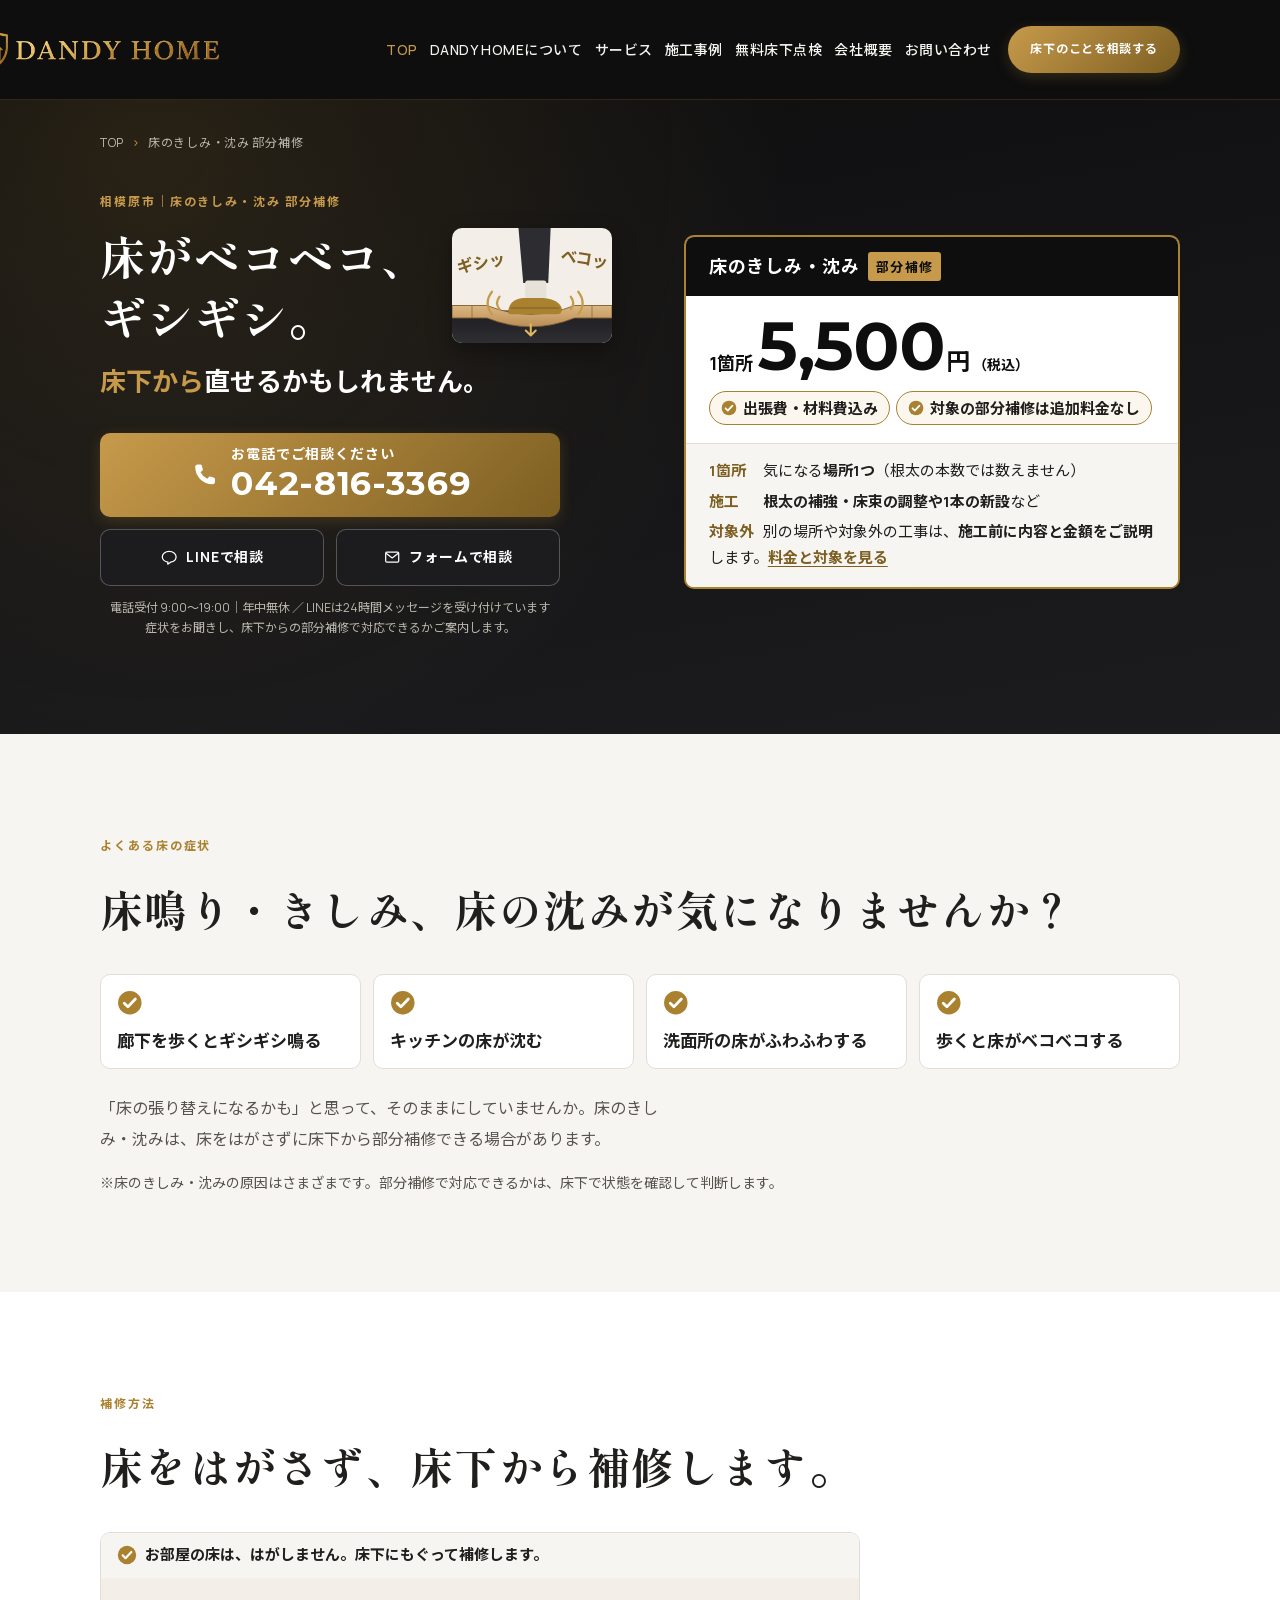
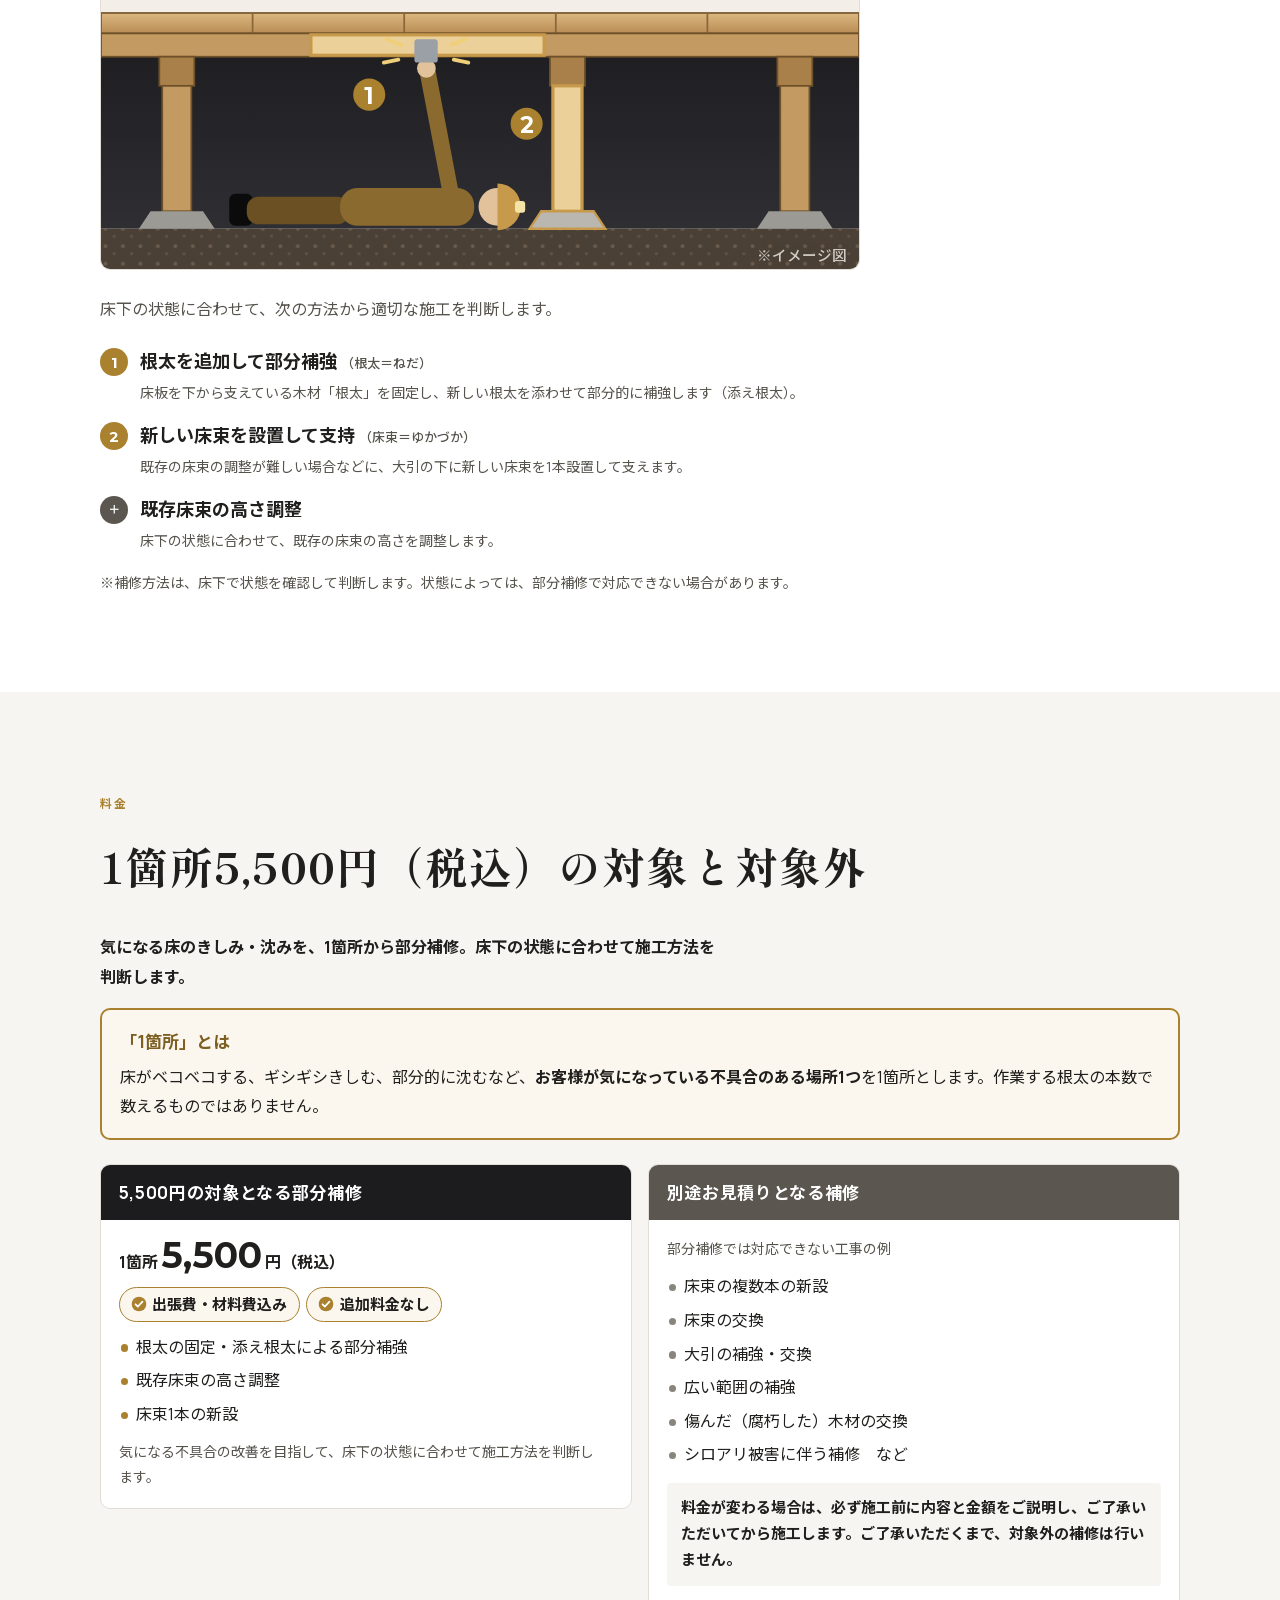
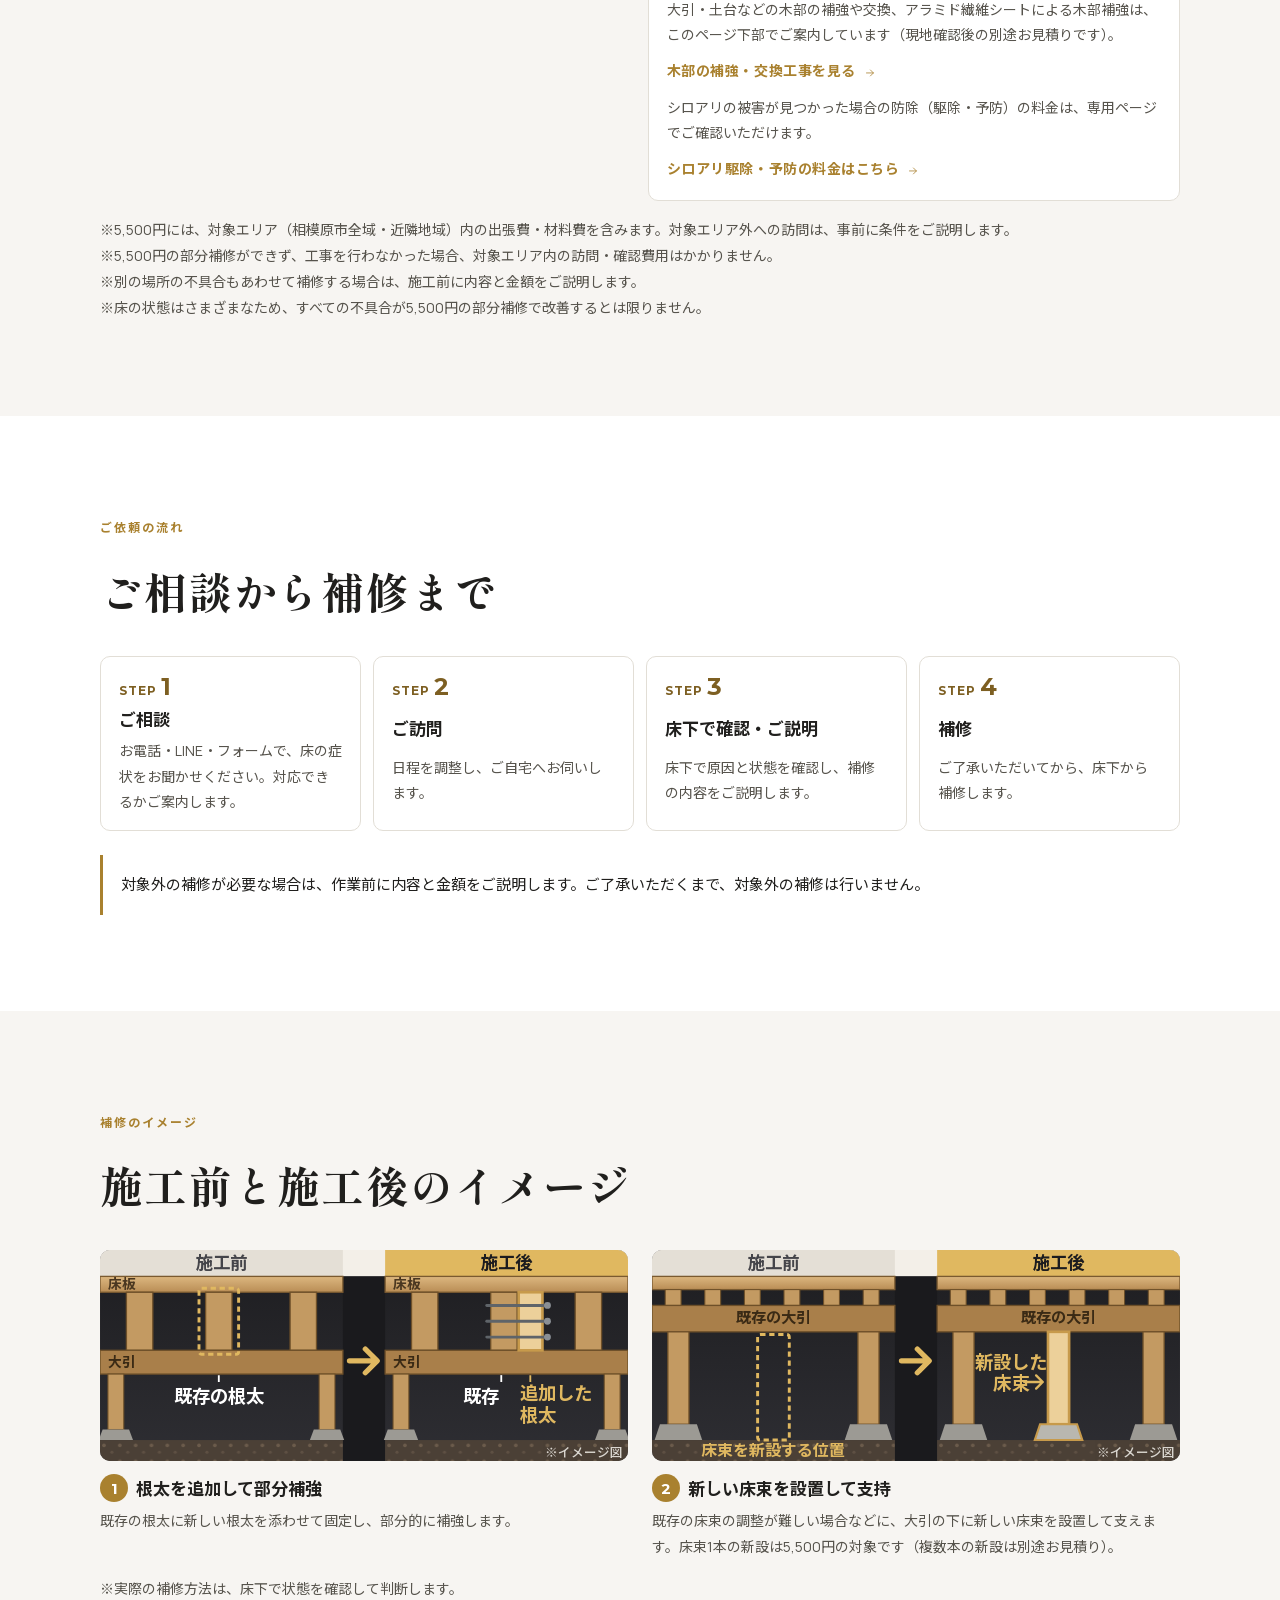
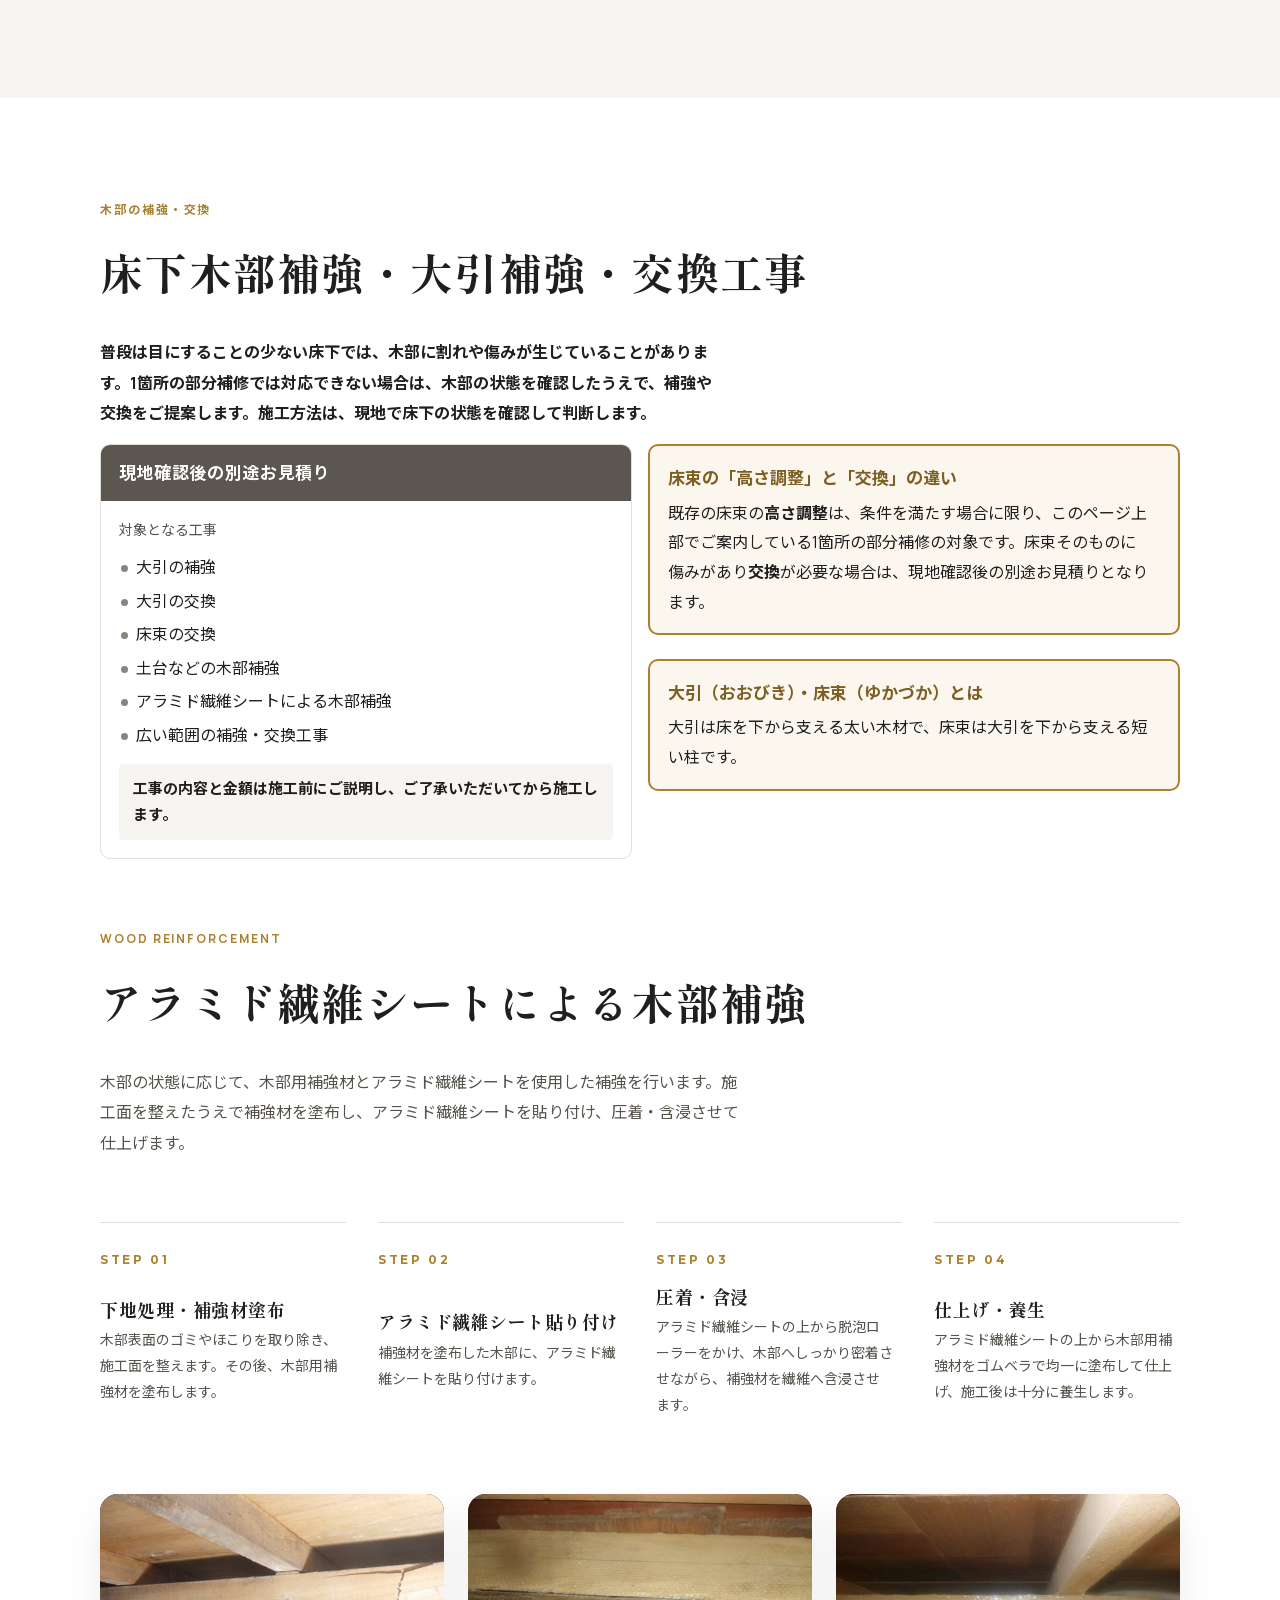
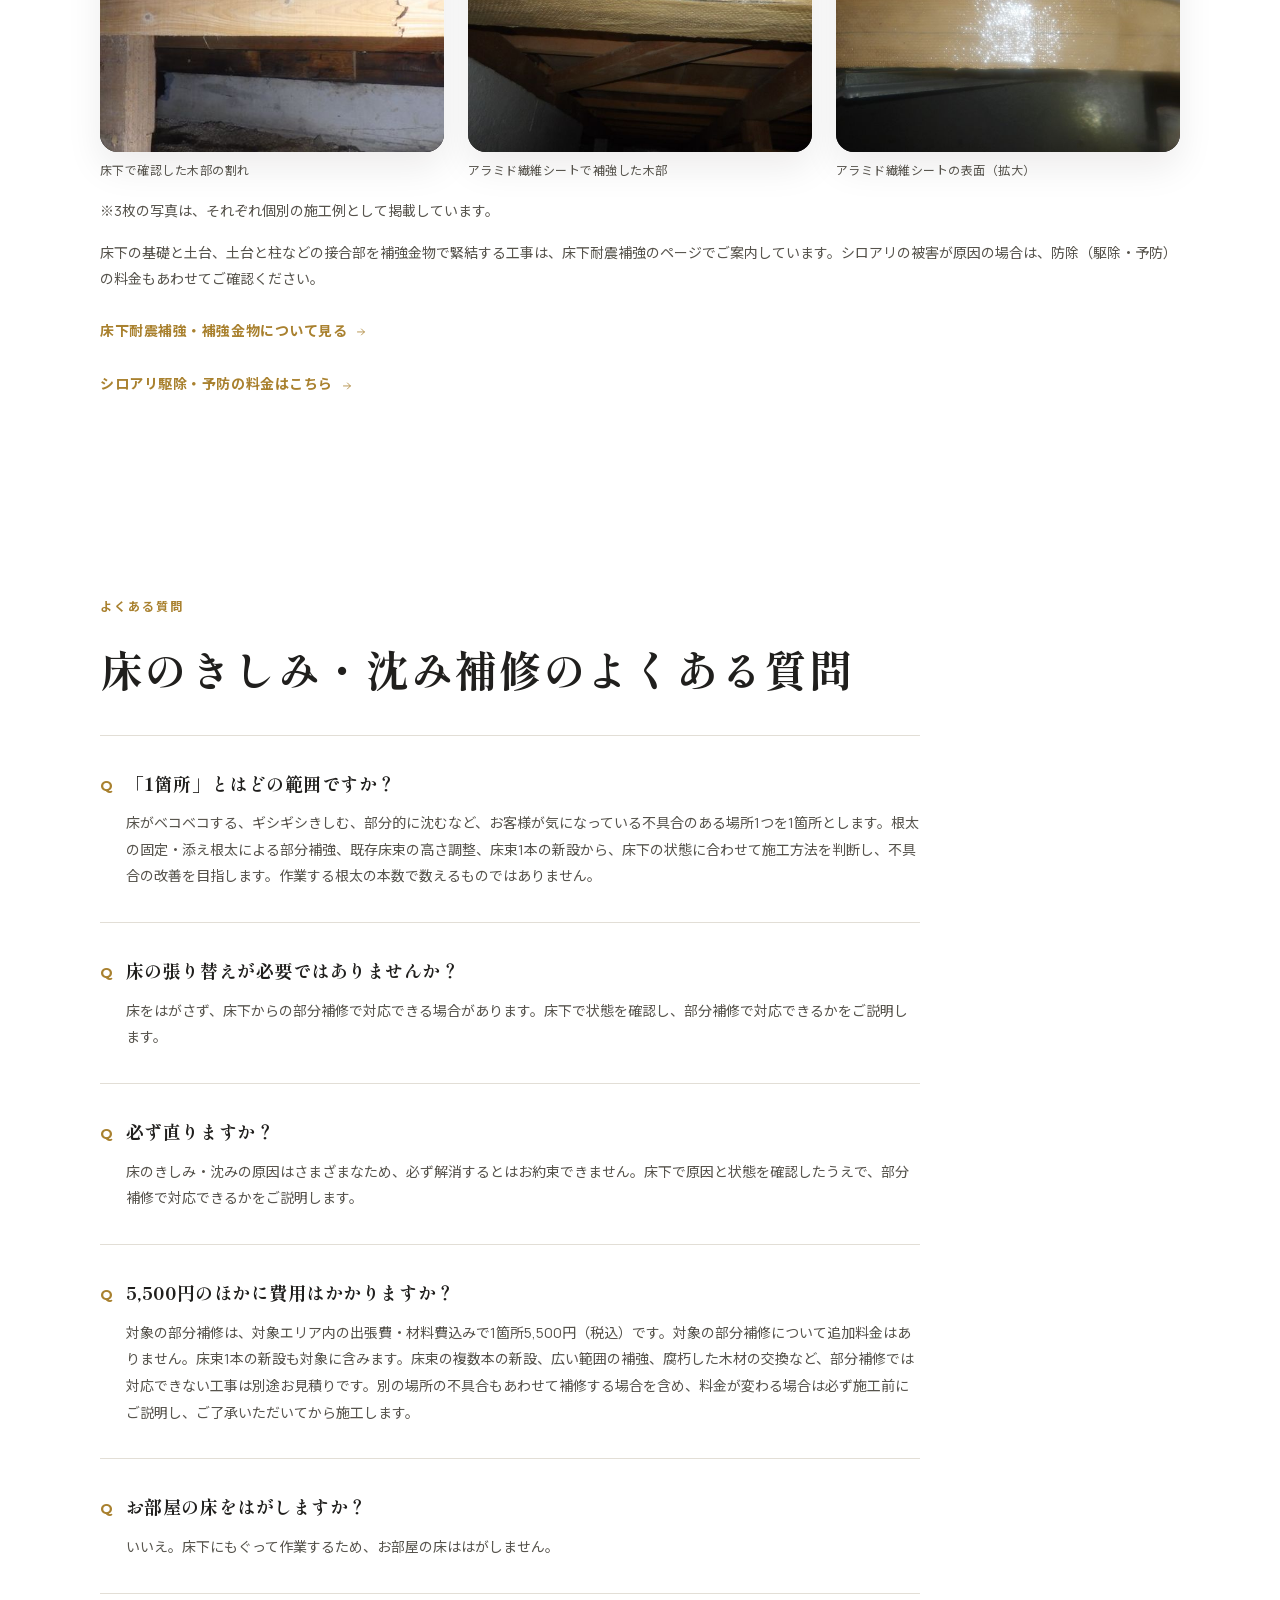
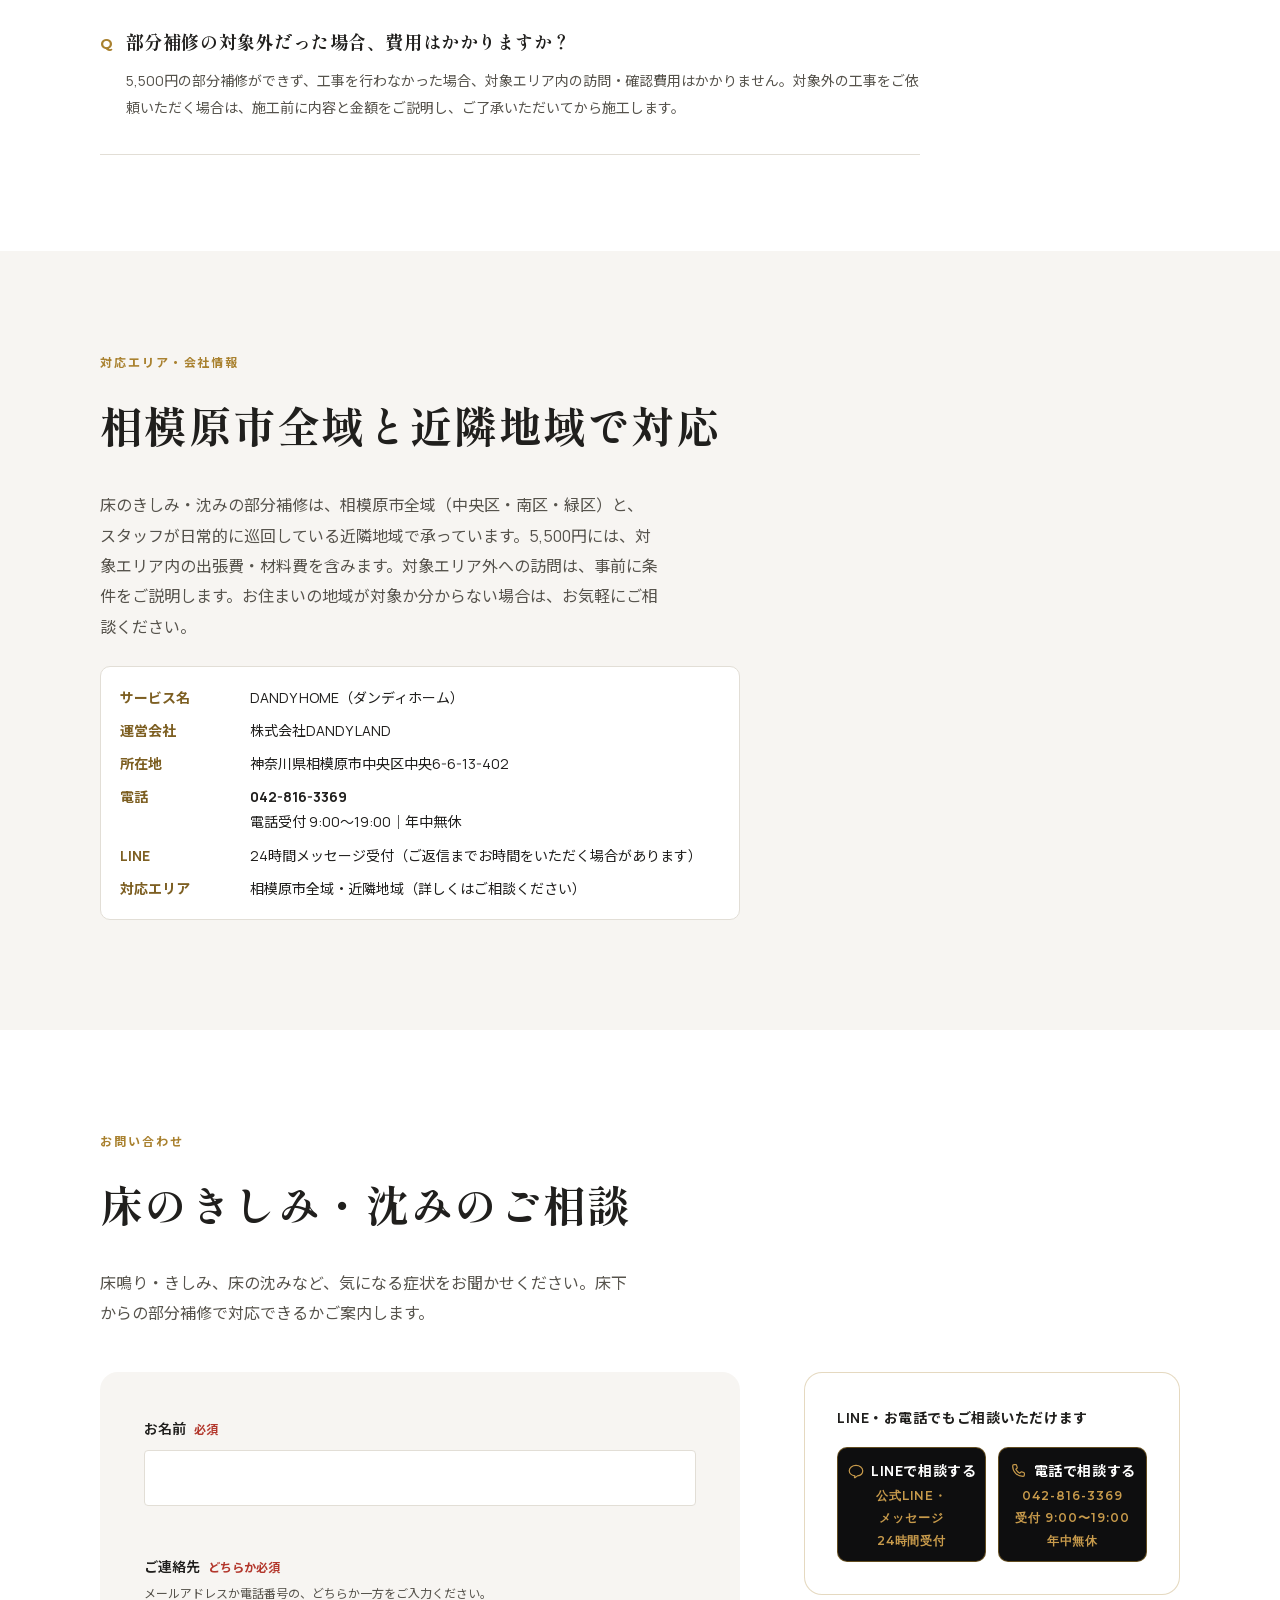
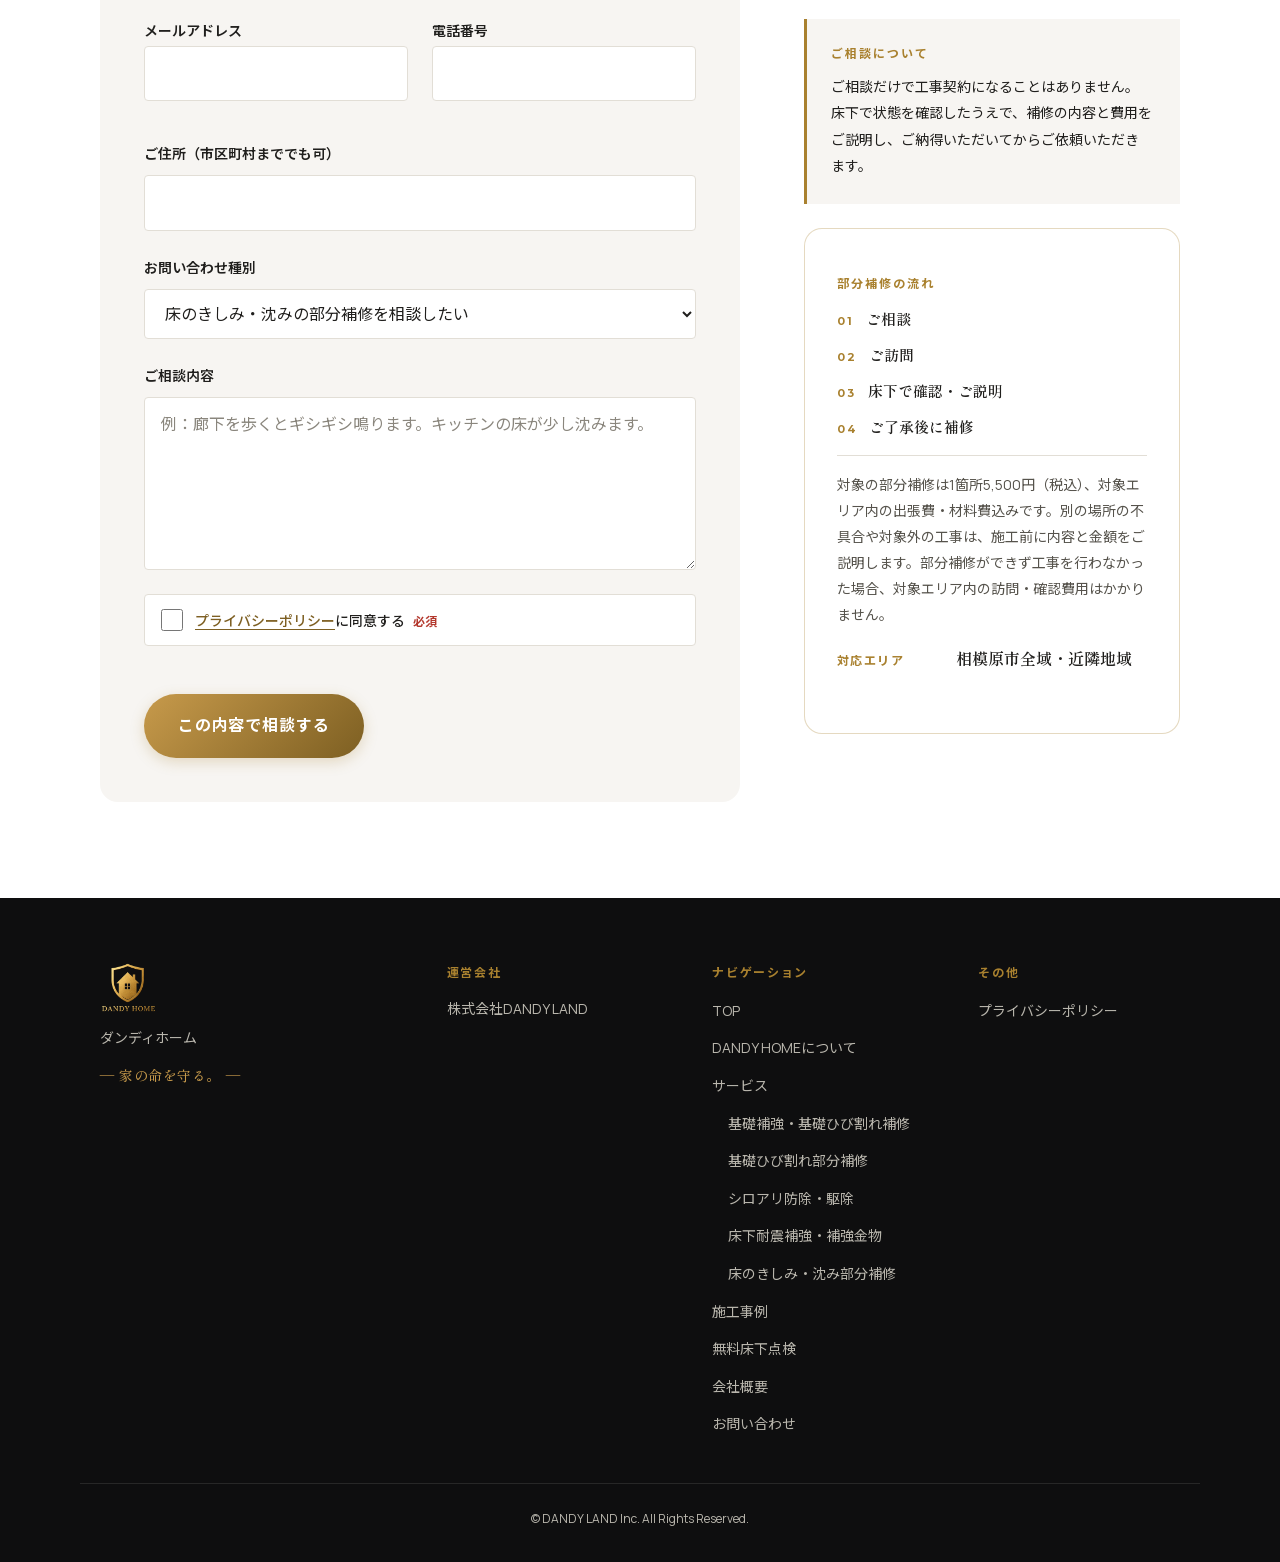
==== commit 096c7a5f: "Improve underfloor seismic and floor repair pages - /underfloor-repair/ を床下耐震補強・補強金物のページに再構成（title・H" ====
--- a/floor-repair/index.html
+++ b/floor-repair/index.html
@@ -90,7 +90,7 @@
       "@id": "https://dandyland.co.jp/floor-repair/#service",
       "name": "床のきしみ・沈み 部分補修",
       "serviceType": "床鳴り・床のきしみ・床の沈みの部分補修（根太の固定・添え根太による部分補強、既存床束の高さ調整、床束1本の新設）",
-      "description": "床をはがさず、床下から行う部分補修です。根太の固定・添え根太による部分補強、既存床束の高さ調整、床束1本の新設から、床下の状態に合わせて施工方法を判断します。床束の複数本の新設、広い範囲の補強、腐朽した木材の交換、シロアリ被害に伴う補修などは別途お見積りです。",
+      "description": "床をはがさず、床下から行う部分補修です。根太の固定・添え根太による部分補強、既存床束の高さ調整、床束1本の新設から、床下の状態に合わせて施工方法を判断します。床束の複数本の新設、床束の交換、大引の補強・交換、土台などの木部補強、アラミド繊維シートによる木部補強、広い範囲の補強・交換、腐朽した木材の交換、シロアリ被害に伴う補修などは、現地確認後の別途お見積りです。",
       "url": "https://dandyland.co.jp/floor-repair/",
       "provider": {
         "@type": "HomeAndConstructionBusiness",
@@ -173,7 +173,7 @@
 
       <nav class="main-nav" id="main-nav" aria-label="主要ナビゲーション">
         <ul class="main-nav__list">
-          <li><a href="/#top" class="nav-link">TOP</a></li><li><a href="/#why-dandy-home" class="nav-link">DANDY HOMEについて</a></li><li><a href="/#capabilities" class="nav-link">サービス</a></li><li class="main-nav__sub"><a href="/foundation-repair/" class="nav-link nav-link--sub">基礎補強・基礎ひび割れ補修</a></li><li class="main-nav__sub"><a href="/foundation-crack/" class="nav-link nav-link--sub"><span class="sp-phrase">基礎ひび割れ</span> <span class="sp-phrase">部分補修</span></a></li><li class="main-nav__sub"><a href="/termite/" class="nav-link nav-link--sub">シロアリ防除・駆除</a></li><li class="main-nav__sub"><a href="/underfloor-repair/" class="nav-link nav-link--sub">床下木部補強・耐震補強</a></li><li class="main-nav__sub"><a href="/floor-repair/" class="nav-link nav-link--sub"><span class="sp-phrase">床のきしみ・沈み</span> <span class="sp-phrase">部分補修</span></a></li><li><a href="/#case-studies-preview" class="nav-link">施工事例</a></li><li><a href="/#inspection" class="nav-link">無料床下点検</a></li><li><a href="/#company" class="nav-link">会社概要</a></li><li><a href="/#contact" class="nav-link">お問い合わせ</a></li>
+          <li><a href="/#top" class="nav-link">TOP</a></li><li><a href="/#why-dandy-home" class="nav-link">DANDY HOMEについて</a></li><li><a href="/#capabilities" class="nav-link">サービス</a></li><li class="main-nav__sub"><a href="/foundation-repair/" class="nav-link nav-link--sub">基礎補強・基礎ひび割れ補修</a></li><li class="main-nav__sub"><a href="/foundation-crack/" class="nav-link nav-link--sub"><span class="sp-phrase">基礎ひび割れ</span> <span class="sp-phrase">部分補修</span></a></li><li class="main-nav__sub"><a href="/termite/" class="nav-link nav-link--sub">シロアリ防除・駆除</a></li><li class="main-nav__sub"><a href="/underfloor-repair/" class="nav-link nav-link--sub">床下耐震補強・補強金物</a></li><li class="main-nav__sub"><a href="/floor-repair/" class="nav-link nav-link--sub"><span class="sp-phrase">床のきしみ・沈み</span> <span class="sp-phrase">部分補修</span></a></li><li><a href="/#case-studies-preview" class="nav-link">施工事例</a></li><li><a href="/#inspection" class="nav-link">無料床下点検</a></li><li><a href="/#company" class="nav-link">会社概要</a></li><li><a href="/#contact" class="nav-link">お問い合わせ</a></li>
         </ul>
         <a href="#contact" class="btn btn--primary btn--nav">床下のことを相談する</a>
       </nav>
@@ -387,11 +387,17 @@
             <p class="fr-scope__sub fr-scope__sub--top">部分補修では対応できない工事の例</p>
             <ul class="fr-scope__list">
               <li>床束の複数本の新設</li>
+              <li>床束の交換</li>
+              <li>大引の補強・交換</li>
               <li>広い範囲の補強</li>
               <li>傷んだ（腐朽した）木材の交換</li>
               <li>シロアリ被害に伴う補修　など</li>
             </ul>
             <p class="fr-scope__strong">料金が変わる場合は、必ず施工前に内容と金額をご説明し、ご了承いただいてから施工します。ご了承いただくまで、対象外の補修は行いません。</p>
+            <p class="fr-scope__sub">大引・土台などの木部の補強や交換、アラミド繊維シートによる木部補強は、このページ下部でご案内しています（現地確認後の別途お見積りです）。</p>
+            <p class="fr-scope__sub"><a href="#wood-repair" class="case-preview__more-link"><span><span class="sp-phrase">木部の補強・</span><span class="sp-phrase sp-phrase--nowrap">交換工事を見る <span class="icon " aria-hidden="true"><svg viewBox="0 0 24 24" fill="none" stroke="currentColor" stroke-width="1.6" stroke-linecap="round" stroke-linejoin="round"><path d="M5 12h14M13 6l6 6-6 6"/></svg></span></span></span></a></p>
+            <p class="fr-scope__sub">シロアリの被害が見つかった場合の防除（駆除・予防）の料金は、専用ページでご確認いただけます。</p>
+            <p class="fr-scope__sub"><a href="/shiroari/" class="case-preview__more-link"><span><span class="sp-phrase">シロアリ駆除・予防の</span><span class="sp-phrase sp-phrase--nowrap">料金はこちら <span class="icon " aria-hidden="true"><svg viewBox="0 0 24 24" fill="none" stroke="currentColor" stroke-width="1.6" stroke-linecap="round" stroke-linejoin="round"><path d="M5 12h14M13 6l6 6-6 6"/></svg></span></span></span></a></p>
           </div>
         </div>
       </div>
@@ -464,6 +470,112 @@
       <p class="fr-note">※実際の補修方法は、床下で状態を確認して判断します。</p>
     </div>
   </section>
+  <!-- ⑥-2 木部補修（別途見積り）：大引・床束の交換、土台などの木部補強、アラミド繊維シートによる木部補強。
+       5,500円の部分補修とは別の工事。価格は掲載せず、現地確認後の別途お見積り（構造化データの Offer にも含めない）。
+       アラミド繊維の説明・工程・写真は /underfloor-repair/ から移設（2026-11-18） -->
+  <section class="section" id="wood-repair">
+    <div class="container">
+      <p class="section-eyebrow">木部の補強・交換</p>
+      <h2 class="section-title"><span class="sp-phrase">床下木部補強・</span><span class="sp-phrase">大引補強・交換工事</span></h2>
+      <p class="fr-lead fr-price-lead">普段は目にすることの少ない床下では、木部に割れや傷みが生じていることがあります。1箇所の部分補修では対応できない場合は、木部の状態を確認したうえで、補強や交換をご提案します。施工方法は、現地で床下の状態を確認して判断します。</p>
+      <div class="fr-scope">
+        <div class="fr-scope__card fr-scope__card--extra">
+          <h3 class="fr-scope__head">現地確認後の別途お見積り</h3>
+          <div class="fr-scope__body">
+            <p class="fr-scope__sub fr-scope__sub--top">対象となる工事</p>
+            <ul class="fr-scope__list">
+              <li>大引の補強</li>
+              <li>大引の交換</li>
+              <li>床束の交換</li>
+              <li>土台などの木部補強</li>
+              <li>アラミド繊維シートによる木部補強</li>
+              <li>広い範囲の補強・交換工事</li>
+            </ul>
+            <p class="fr-scope__strong">工事の内容と金額は施工前にご説明し、ご了承いただいてから施工します。</p>
+          </div>
+        </div>
+        <div>
+          <div class="fr-define">
+            <p class="fr-define__title">床束の「高さ調整」と「交換」の違い</p>
+            <p>既存の床束の<b>高さ調整</b>は、条件を満たす場合に限り、このページ上部でご案内している1箇所の部分補修の対象です。床束そのものに傷みがあり<b>交換</b>が必要な場合は、現地確認後の別途お見積りとなります。</p>
+          </div>
+          <div class="fr-define">
+            <p class="fr-define__title">大引（おおびき）・床束（ゆかづか）とは</p>
+            <p>大引は床を下から支える太い木材で、床束は大引を下から支える短い柱です。</p>
+          </div>
+        </div>
+      </div>
+
+      <div class="sp-process">
+        <p class="section-eyebrow" lang="en">WOOD REINFORCEMENT</p>
+        <h3 class="section-title"><span class="sp-phrase">アラミド繊維</span><span class="sp-phrase">シートによる</span><span class="sp-phrase">木部補強</span></h3>
+        <p class="sp-lead">
+          木部の状態に応じて、木部用補強材とアラミド繊維シートを使用した補強を行います。施工面を整えたうえで補強材を塗布し、アラミド繊維シートを貼り付け、圧着・含浸させて仕上げます。
+        </p>
+        <ol class="sp-steps sp-steps--4">
+          <li class="sp-step">
+            <p class="sp-step__number">STEP 01</p>
+            <div class="sp-step__body">
+              <h4 class="sp-step__title"><span class="sp-phrase">下地処理・</span><span class="sp-phrase">補強材塗布</span></h4>
+              <p class="sp-step__desc">木部表面のゴミやほこりを取り除き、施工面を整えます。その後、木部用補強材を塗布します。</p>
+            </div>
+          </li>
+          <li class="sp-step">
+            <p class="sp-step__number">STEP 02</p>
+            <div class="sp-step__body">
+              <h4 class="sp-step__title"><span class="sp-phrase">アラミド繊維シート</span><span class="sp-phrase">貼り付け</span></h4>
+              <p class="sp-step__desc">補強材を塗布した木部に、アラミド繊維シートを貼り付けます。</p>
+            </div>
+          </li>
+          <li class="sp-step">
+            <p class="sp-step__number">STEP 03</p>
+            <div class="sp-step__body">
+              <h4 class="sp-step__title">圧着・含浸</h4>
+              <p class="sp-step__desc">アラミド繊維シートの上から脱泡ローラーをかけ、木部へしっかり密着させながら、補強材を繊維へ含浸させます。</p>
+            </div>
+          </li>
+          <li class="sp-step">
+            <p class="sp-step__number">STEP 04</p>
+            <div class="sp-step__body">
+              <h4 class="sp-step__title">仕上げ・養生</h4>
+              <p class="sp-step__desc">アラミド繊維シートの上から木部用補強材をゴムベラで均一に塗布して仕上げ、施工後は十分に養生します。</p>
+            </div>
+          </li>
+        </ol>
+        <ul class="sp-gallery sp-gallery--3">
+          <li>
+            <figure class="sp-figure sp-figure--landscape">
+              <div class="sp-figure__photo">
+                <img src="/images/case-studies/underfloor-01-wood-crack.jpg" srcset="/images/case-studies/underfloor-01-wood-crack-640.jpg 640w, /images/case-studies/underfloor-01-wood-crack-960.jpg 960w, /images/case-studies/underfloor-01-wood-crack-1280.jpg 1280w, /images/case-studies/underfloor-01-wood-crack.jpg 1600w" sizes="(min-width: 1024px) 344px, (min-width: 768px) calc(50.0vw - 32px), calc(100.0vw - 40px)" alt="床下の木部。端部に割れが入っている状態" width="1600" height="900" loading="lazy" decoding="async" />
+              </div>
+              <figcaption class="sp-figure__caption">床下で確認した木部の割れ</figcaption>
+            </figure>
+          </li>
+          <li>
+            <figure class="sp-figure sp-figure--landscape">
+              <div class="sp-figure__photo">
+                <img src="/images/case-studies/underfloor-02-aramid-after.jpg" srcset="/images/case-studies/underfloor-02-aramid-after-640.jpg 640w, /images/case-studies/underfloor-02-aramid-after-960.jpg 960w, /images/case-studies/underfloor-02-aramid-after-1280.jpg 1280w, /images/case-studies/underfloor-02-aramid-after.jpg 1600w" sizes="(min-width: 1024px) 344px, (min-width: 768px) calc(50.0vw - 32px), calc(100.0vw - 40px)" alt="アラミド繊維シートで補強した床下の木部" width="1600" height="1200" loading="lazy" decoding="async" />
+              </div>
+              <figcaption class="sp-figure__caption">アラミド繊維シートで補強した木部</figcaption>
+            </figure>
+          </li>
+          <li>
+            <figure class="sp-figure sp-figure--landscape">
+              <div class="sp-figure__photo">
+                <img src="/images/case-studies/underfloor-03-aramid-detail.jpg" srcset="/images/case-studies/underfloor-03-aramid-detail-640.jpg 640w, /images/case-studies/underfloor-03-aramid-detail-960.jpg 960w, /images/case-studies/underfloor-03-aramid-detail-1280.jpg 1280w, /images/case-studies/underfloor-03-aramid-detail.jpg 1600w" sizes="(min-width: 1024px) 344px, (min-width: 768px) calc(50.0vw - 32px), calc(100.0vw - 40px)" alt="木部に施工したアラミド繊維シートの表面" width="1600" height="1200" loading="lazy" decoding="async" />
+              </div>
+              <figcaption class="sp-figure__caption">アラミド繊維シートの表面（拡大）</figcaption>
+            </figure>
+          </li>
+        </ul>
+      </div>
+      <p class="fr-note">※3枚の写真は、それぞれ個別の施工例として掲載しています。</p>
+      <p class="fr-note">床下の基礎と土台、土台と柱などの接合部を補強金物で緊結する工事は、床下耐震補強のページでご案内しています。シロアリの被害が原因の場合は、防除（駆除・予防）の料金もあわせてご確認ください。</p>
+      <p class="service-link"><a href="/underfloor-repair/" class="case-preview__more-link"><span><span class="sp-phrase">床下耐震補強・</span><span class="sp-phrase sp-phrase--nowrap">補強金物について見る <span class="icon " aria-hidden="true"><svg viewBox="0 0 24 24" fill="none" stroke="currentColor" stroke-width="1.6" stroke-linecap="round" stroke-linejoin="round"><path d="M5 12h14M13 6l6 6-6 6"/></svg></span></span></span></a></p>
+      <p class="service-link"><a href="/shiroari/" class="case-preview__more-link"><span><span class="sp-phrase">シロアリ駆除・予防の</span><span class="sp-phrase sp-phrase--nowrap">料金はこちら <span class="icon " aria-hidden="true"><svg viewBox="0 0 24 24" fill="none" stroke="currentColor" stroke-width="1.6" stroke-linecap="round" stroke-linejoin="round"><path d="M5 12h14M13 6l6 6-6 6"/></svg></span></span></span></a></p>
+    </div>
+  </section>
+
 
   <!-- ⑦ よくある質問（FAQPage 構造化データは使わない：サイト共通の方針） -->
   <section class="section" id="faq">
@@ -662,7 +774,7 @@
 
       <nav class="footer-col footer-nav" aria-label="フッターナビゲーション">
         <p class="footer-col__heading">ナビゲーション</p>
-        <ul><li><a href="/#top">TOP</a></li><li><a href="/#why-dandy-home">DANDY HOMEについて</a></li><li><a href="/#capabilities">サービス</a></li><li class="footer-nav__sub"><a href="/foundation-repair/"><span class="sp-phrase">基礎補強・</span><span class="sp-phrase">基礎ひび割れ補修</span></a></li><li class="footer-nav__sub"><a href="/foundation-crack/"><span class="sp-phrase">基礎ひび割れ</span><span class="sp-phrase">部分補修</span></a></li><li class="footer-nav__sub"><a href="/termite/">シロアリ防除・駆除</a></li><li class="footer-nav__sub"><a href="/underfloor-repair/"><span class="sp-phrase">床下木部補強・</span><span class="sp-phrase">耐震補強</span></a></li><li class="footer-nav__sub"><a href="/floor-repair/"><span class="sp-phrase">床のきしみ・沈み</span><span class="sp-phrase">部分補修</span></a></li><li><a href="/#case-studies-preview">施工事例</a></li><li><a href="/#inspection">無料床下点検</a></li><li><a href="/#company">会社概要</a></li><li><a href="/#contact">お問い合わせ</a></li></ul>
+        <ul><li><a href="/#top">TOP</a></li><li><a href="/#why-dandy-home">DANDY HOMEについて</a></li><li><a href="/#capabilities">サービス</a></li><li class="footer-nav__sub"><a href="/foundation-repair/"><span class="sp-phrase">基礎補強・</span><span class="sp-phrase">基礎ひび割れ補修</span></a></li><li class="footer-nav__sub"><a href="/foundation-crack/"><span class="sp-phrase">基礎ひび割れ</span><span class="sp-phrase">部分補修</span></a></li><li class="footer-nav__sub"><a href="/termite/">シロアリ防除・駆除</a></li><li class="footer-nav__sub"><a href="/underfloor-repair/"><span class="sp-phrase">床下耐震補強・</span><span class="sp-phrase">補強金物</span></a></li><li class="footer-nav__sub"><a href="/floor-repair/"><span class="sp-phrase">床のきしみ・沈み</span><span class="sp-phrase">部分補修</span></a></li><li><a href="/#case-studies-preview">施工事例</a></li><li><a href="/#inspection">無料床下点検</a></li><li><a href="/#company">会社概要</a></li><li><a href="/#contact">お問い合わせ</a></li></ul>
       </nav>
 
       <div class="footer-col">
--- a/fonts/fonts.css
+++ b/fonts/fonts.css
@@ -14,7 +14,7 @@
 @font-face{font-family:'Bodoni Moda';font-style:normal;font-weight:700 900;font-display:swap;src:url(/fonts/files/bodonimoda_v28_aFTH7PxzY382XsXX63LUYL6GYFcan6NJrKp-VPj1RuxQVAS1EmZ9.woff2) format('woff2');unicode-range: U+0001-000C, U+000E-001F, U+007F-009F, U+20DD-20E0, U+20E2-20E4, U+2150-218F, U+2190, U+2192, U+2194-2199, U+21AF, U+21E6-21F0, U+21F3, U+2218-2219, U+2299, U+22C4-22C6, U+2300-243F, U+2440-244A, U+2460-24FF, U+25A0-27BF, U+2800-28FF, U+2921-2922, U+2981, U+29BF, U+29EB, U+2B00-2BFF, U+4DC0-4DFF, U+FFF9-FFFB, U+10140-1018E, U+10190-1019C, U+101A0, U+101D0-101FD, U+102E0-102FB, U+10E60-10E7E, U+1D2C0-1D2D3, U+1D2E0-1D37F, U+1F000-1F0FF, U+1F100-1F1AE, U+1F1E6-1F1FF, U+1F30D-1F30F, U+1F315, U+1F31C, U+1F31E, U+1F320-1F32C, U+1F336, U+1F378, U+1F37D, U+1F382, U+1F393-1F39F, U+1F3A7-1F3A8, U+1F3AC-1F3AF, U+1F3C2, U+1F3C4-1F3C6, U+1F3CA-1F3CE, U+1F3D4-1F3E0, U+1F3ED, U+1F3F1-1F3F3, U+1F3F5-1F3F7, U+1F408, U+1F415, U+1F41F, U+1F426, U+1F43F, U+1F441-1F442, U+1F444, U+1F446-1F449, U+1F44C-1F44E, U+1F453, U+1F46A, U+1F47D, U+1F4A3, U+1F4B0, U+1F4B3, U+1F4B9, U+1F4BB, U+1F4BF, U+1F4C8-1F4CB, U+1F4D6, U+1F4DA, U+1F4DF, U+1F4E3-1F4E6, U+1F4EA-1F4ED, U+1F4F7, U+1F4F9-1F4FB, U+1F4FD-1F4FE, U+1F503, U+1F507-1F50B, U+1F50D, U+1F512-1F513, U+1F53E-1F54A, U+1F54F-1F5FA, U+1F610, U+1F650-1F67F, U+1F687, U+1F68D, U+1F691, U+1F694, U+1F698, U+1F6AD, U+1F6B2, U+1F6B9-1F6BA, U+1F6BC, U+1F6C6-1F6CF, U+1F6D3-1F6D7, U+1F6E0-1F6EA, U+1F6F0-1F6F3, U+1F6F7-1F6FC, U+1F700-1F80B, U+1F810-1F847, U+1F850-1F859, U+1F860-1F887, U+1F890-1F8AD, U+1F8B0-1F8BB, U+1F8C0-1F8C1, U+1F8D0-1F8D8, U+1F900-1F90B, U+1F93B, U+1F946, U+1F984, U+1F996, U+1F9E9, U+1FA00-1FA6F, U+1FA70-1FA7C, U+1FA80-1FAC6, U+1FAC8, U+1FACC-1FADD, U+1FADF-1FAEB, U+1FAEF-1FAFA, U+1FB00-1FBFF;}
 @font-face{font-family:'Bodoni Moda';font-style:normal;font-weight:700 900;font-display:swap;src:url(/fonts/files/bodonimoda_v28_aFTH7PxzY382XsXX63LUYL6GYFcan6NJrKp-VPj1JuxQVAS1EmZ9.woff2) format('woff2');unicode-range: U+0100-02BA, U+02BD-02C5, U+02C7-02CC, U+02CE-02D7, U+02DD-02FF, U+0304, U+0308, U+0329, U+1D00-1DBF, U+1E00-1E9F, U+1EF2-1EFF, U+2020, U+20A0-20AB, U+20AD-20C4, U+2113, U+2C60-2C7F, U+A720-A7FF;}
 @font-face{font-family:'Bodoni Moda';font-style:normal;font-weight:700 900;font-display:swap;src:url(/fonts/files/bodonimoda_v28_aFTH7PxzY382XsXX63LUYL6GYFcan6NJrKp-VPj1KOxQVAS1Eg.woff2) format('woff2');unicode-range: U+0000-00FF, U+0131, U+0152-0153, U+02BB-02BC, U+02C6, U+02DA, U+02DC, U+0304, U+0308, U+0329, U+2000-206F, U+20AC, U+2122, U+2191, U+2193, U+2212, U+2215, U+FEFF, U+FFFD;}
-@font-face{font-family:'Noto Sans JP';font-style:normal;font-weight:400 700;font-display:swap;src:url(/fonts/subset/notosansjp-400-700-52d03659a2.woff2) format('woff2');unicode-range:U+20,U+A0,U+A9,U+203A-203B,U+2192,U+3000-3002,U+300C-300D,U+301C,U+3042,U+3044,U+3046,U+3048,U+304A-305B,U+305D,U+305F-3061,U+3063-306B,U+306D-3070,U+3072-3073,U+3075-3076,U+3078-3079,U+307B,U+307E-3082,U+3084,U+3086-308D,U+308F,U+3092-3093,U+30A2-30A4,U+30A6-30AB,U+30AD-30AF,U+30B2-30B9,U+30BB,U+30BF-30C1,U+30C3-30C4,U+30C6-30CB,U+30CF-30D0,U+30D3,U+30D5-30D7,U+30D9-30E1,U+30E5-30E7,U+30E9-30ED,U+30F3,U+30F6,U+30FB-30FC,U+4E00-4E01,U+4E08-4E0B,U+4E0D-4E0E,U+4E2D,U+4E86,U+4E88,U+4E8B,U+4EA4,U+4EAC,U+4EBA,U+4ECA-4ECB,U+4ED5-4ED6,U+4ED8,U+4EE3-4EE5,U+4EF6,U+4EFB,U+4F11,U+4F1A,U+4F1D,U+4F34,U+4F3A,U+4F4D,U+4F4F,U+4F53,U+4F55,U+4F5C,U+4F7F,U+4F8B,U+4F9B,U+4F9D,U+4FB5,U+4FDD,U+4FE1,U+4FEE,U+500B,U+5019,U+505C,U+50B7,U+5146,U+5148,U+5165,U+5168,U+516C,U+5177,U+5185-5186,U+518D,U+5199,U+51E6,U+51FA,U+5206-5207,U+5224-5225,U+5229,U+524A,U+524D,U+5264-5265,U+5272,U+5275,U+529B,U+52A0,U+52A3,U+52B9,U+52D9,U+52E7,U+5316,U+533A,U+5341,U+5357,U+5370-5371,U+539F,U+53B3,U+53CE,U+53D6-53D7,U+53E3-53E4,U+53E9,U+53EF-53F0,U+53F7,U+5404,U+5408,U+540C-540D,U+5411,U+5426,U+542B,U+5468,U+547D,U+548C,U+554F,U+5584,U+55B6,U+56DE,U+56E0,U+56F0,U+56F2-56F3,U+56FA,U+571F,U+5727-5728,U+5730,U+5747,U+57CB,U+57DF,U+57FA,U+5831,U+5834,U+5857,U+585A,U+5883,U+58CC,U+58EB,U+58F2,U+5909,U+5916,U+5927,U+592A-592B,U+592E,U+5931,U+5948,U+5951,U+5ACC,U+5B50,U+5B58,U+5B85,U+5B88-5B89,U+5B8C,U+5B9A,U+5B9F,U+5BA2,U+5BA4,U+5BB3,U+5BB6,U+5BB9,U+5BC6,U+5BE7,U+5BFE,U+5C02,U+5C11,U+5C4B,U+5D0E,U+5DDD,U+5DE1,U+5DE5,U+5E02-5E03,U+5E0C,U+5E38,U+5E45,U+5E73-5E74,U+5E83,U+5E8A,U+5E97,U+5EA6,U+5ECA,U+5EFA,U+5F0F,U+5F15,U+5F35,U+5F37,U+5F53,U+5F62,U+5F71,U+5F79,U+5F8C,U+5F93,U+5F97,U+5FC3,U+5FC5,U+5FDC,U+5FF5,U+601D,U+6025,U+6027,U+60C5,U+60D1,U+610F,U+611F,U+614B,U+616E,U+6210,U+623B,U+6240,U+624B,U+6271,U+627F-6280,U+628A,U+62BC,U+62C5,U+62E0-62E1,U+6301,U+6307,U+6392,U+6398,U+63A5,U+63AA,U+63B2,U+63D0,U+63DB,U+63E1,U+640D,U+64AE,U+652F,U+6539,U+653E,U+6563,U+6570,U+6574,U+6587,U+6599,U+65AD,U+65B0,U+65B9,U+65BD,U+65CF,U+65E2,U+65E5,U+65E8-65E9,U+660E,U+6642,U+666E,U+66AE,U+66F4,U+66FF-6700,U+6708-6709,U+671B,U+671F,U+6728,U+672B-672C,U+673D,U+6750-6751,U+675F,U+6761,U+6771,U+677F,U+6790,U+67F1,U+67FB,U+682A,U+6839,U+6848,U+685D,U+691C,U+696D,U+6982,U+69CB,U+69D8,U+6A21,U+6A2A,U+6A39,U+6B04,U+6B20-6B21,U+6B62-6B63,U+6B69,U+6B8A-6B8B,U+6BB5,U+6C0F,U+6C17,U+6C34,U+6C42,U+6C7A,U+6C88,U+6CA2,U+6CC1,U+6CD5,U+6CE1,U+6CE8,U+6D17,U+6D3B,U+6D41,U+6D5C,U+6D74,U+6D78,U+6D88,U+6DF1,U+6DFB,U+6E08,U+6E2C,U+6E7F,U+6EC5,U+6F0F,U+702C,U+70B9,U+7121,U+7136,U+7269,U+7279,U+72B6,U+72ED,U+7384,U+73FE,U+7406,U+74B0,U+751F,U+7523,U+7528,U+7531,U+7533,U+753A,U+754C,U+756A,U+7570,U+75C7,U+767A,U+7684,U+76EE,U+76F4,U+76F8,U+770C,U+771F,U+7740,U+77E5,U+78BA,U+790E,U+793A,U+793E,U+795E,U+79C1,U+79F0,U+7A0B,U+7A0E,U+7A2E,U+7A4D,U+7A7A,U+7A81,U+7A93,U+7ACB,U+7AEF,U+7B2C,U+7B49,U+7B4B,U+7B54,U+7B56,U+7B87,U+7B97,U+7BA1,U+7BC4,U+7CFB,U+7D04,U+7D0D,U+7D30,U+7D39,U+7D42,U+7D4C,U+7D50,U+7D61,U+7D99-7D9A,U+7DAD,U+7DCA,U+7DCF,U+7DD1-7DD2,U+7DE0,U+7E2E,U+7E4A,U+7F6E,U+7FBD,U+8003,U+8005,U+8010,U+805E,U+80FD,U+8102,U+8131,U+8150,U+81EA,U+826F,U+8272,U+8305,U+85AC,U+85E4,U+87FB,U+884C,U+8853,U+8868,U+88AB,U+88DC,U+8907,U+8981,U+898B,U+89A7,U+89D2,U+89E3,U+8A02,U+8A08,U+8A18,U+8A2A,U+8A2D,U+8A3C,U+8A66,U+8A71-8A73,U+8A8D,U+8AA0,U+8AAC,U+8AB0,U+8ABF,U+8AC7,U+8ACB,U+8AFE,U+8B1B,U+8B58,U+8B77,U+8C61,U+8CA1,U+8CAC,U+8CBB-8CBC,U+8CC0,U+8CEA,U+8D77,U+8DEF,U+8EAB,U+8ED2,U+8EFD,U+8F09,U+8F14,U+8FBA,U+8FBC,U+8FD1,U+8FD4,U+8FF7,U+8FFD,U+9001,U+9003,U+9014,U+901A,U+9020,U+9023,U+9032,U+9042,U+904B,U+904E,U+9053,U+9055,U+9069,U+9078,U+90E8,U+90FD,U+914D,U+91CD,U+91D1,U+9332,U+9577,U+9580,U+9589,U+958B,U+9593,U+95A2,U+95B2,U+9632,U+9650,U+9664,U+968E-968F,U+969B,U+96A3,U+96C6,U+96E3,U+96FB,U+9707,U+9762,U+9805,U+9808,U+983C,U+984C-984D,U+9854,U+985E,U+990A,U+99C6,U+9A13,U+9AD8,U+9CF4,U+FF08-FF09,U+FF0B,U+FF0F,U+FF1A,U+FF1D,U+FF1F,U+FF5C;}
+@font-face{font-family:'Noto Sans JP';font-style:normal;font-weight:400 700;font-display:swap;src:url(/fonts/subset/notosansjp-400-700-92dda3b587.woff2) format('woff2');unicode-range:U+20,U+A0,U+A9,U+203A-203B,U+2192,U+3000-3002,U+300C-300D,U+301C,U+3042,U+3044,U+3046,U+3048,U+304A-305B,U+305D-3061,U+3063-306B,U+306D-3070,U+3072-3073,U+3075-3076,U+3078-3079,U+307B,U+307E-3082,U+3084,U+3086-308D,U+308F,U+3092-3093,U+30A2-30A4,U+30A6-30AB,U+30AD-30AF,U+30B2-30B9,U+30BB,U+30BF-30C1,U+30C3-30C4,U+30C6-30CB,U+30D0,U+30D3,U+30D5-30D7,U+30D9-30E1,U+30E5-30E7,U+30E9-30ED,U+30F3,U+30F6,U+30FB-30FC,U+33A1,U+4E00-4E01,U+4E08-4E0B,U+4E0D-4E0E,U+4E2D,U+4E86,U+4E88,U+4E8B,U+4EA4,U+4EAC,U+4EBA,U+4ECA-4ECB,U+4ED5-4ED6,U+4ED8,U+4EE3-4EE5,U+4EF6,U+4EFB,U+4F11,U+4F1A,U+4F1D,U+4F34,U+4F3A,U+4F4D-4F4F,U+4F53,U+4F55,U+4F5C,U+4F7F,U+4F8B,U+4F9B,U+4F9D,U+4FB5,U+4FDD,U+4FE1,U+4FEE,U+500B,U+5019,U+505C,U+5074,U+5099,U+50B7,U+5146,U+5148,U+5165,U+5168,U+516C,U+5177,U+5185-5186,U+518D,U+5199,U+51E6,U+51FA,U+5206-5207,U+521D,U+5224-5225,U+5229,U+5247,U+524A,U+524D,U+5264-5265,U+5272,U+5275,U+529B,U+52A0,U+52A3,U+52B9,U+52D9,U+52E7,U+5316,U+533A,U+5341,U+5357,U+5370-5371,U+539F,U+53B3,U+53CA,U+53CE,U+53D6-53D7,U+53E3,U+53E9,U+53EF-53F0,U+53F7,U+5404,U+5408,U+540C-540D,U+5411,U+5426,U+542B,U+544A,U+5468,U+547D,U+548C,U+554F,U+5584,U+55B6,U+56DE,U+56E0,U+56F0,U+56F2-56F3,U+56FA,U+571F,U+5727-5728,U+5730,U+5747,U+57CB,U+57DF,U+57FA,U+5831,U+5834,U+5857,U+585A,U+5883,U+58C1,U+58CC,U+58EB,U+58F2,U+5909,U+5916,U+591A,U+5927,U+592A-592B,U+592E,U+5931,U+5948,U+5951,U+5ACC,U+5B50,U+5B58,U+5B85,U+5B88-5B89,U+5B8C,U+5B9A,U+5B9F,U+5BA2,U+5BA4,U+5BB3,U+5BB6,U+5BB9,U+5BC6,U+5BE7,U+5BFE,U+5C02,U+5C0F,U+5C11,U+5C4B,U+5D0E,U+5DDD,U+5DE1,U+5DE5,U+5E02-5E03,U+5E0C,U+5E38,U+5E45,U+5E73-5E74,U+5E83,U+5E8A,U+5E97,U+5EA6,U+5ECA,U+5EFA,U+5F0F,U+5F15,U+5F35,U+5F37,U+5F53,U+5F62,U+5F71,U+5F79,U+5F8C,U+5F93,U+5F97,U+5FC3,U+5FC5,U+5FDC,U+5FF5,U+601D,U+6025,U+6027,U+60C5,U+60D1,U+610F,U+611F,U+614B,U+616E,U+6210,U+623B,U+6240,U+624B,U+6271,U+627F-6280,U+628A,U+62BC,U+62C5,U+62E0-62E1,U+6301,U+6307,U+636E,U+6392,U+6398,U+63A5,U+63AA,U+63B2,U+63D0,U+63DB,U+63E1,U+640D,U+64AE,U+652F,U+6539,U+653E,U+6563,U+6570,U+6574,U+6587,U+6599,U+65AD,U+65B0,U+65B9,U+65BD,U+65CF,U+65E2,U+65E5,U+65E8-65E9,U+660E,U+6642,U+666E,U+66AE,U+66F4,U+66FF-6700,U+6708-6709,U+671B,U+671F,U+6728,U+672B-672C,U+673D,U+6750-6751,U+675F,U+6761,U+6771,U+677F,U+6790,U+679A,U+67F1,U+67FB,U+682A,U+6839,U+6848,U+685D,U+691C,U+696D,U+6982,U+69CB,U+69D8,U+6A21,U+6A2A,U+6A39,U+6B04,U+6B20-6B21,U+6B62-6B63,U+6B69,U+6B8A-6B8B,U+6BB5,U+6C0F,U+6C17,U+6C34,U+6C42,U+6C7A,U+6C88,U+6CA2,U+6CC1,U+6CD5,U+6CE1,U+6CE8,U+6D17,U+6D3B,U+6D41,U+6D5C,U+6D74,U+6D78,U+6D88,U+6DF1,U+6DFB,U+6E08,U+6E2C,U+6E7F-6E80,U+6E96,U+6EC5,U+6F0F,U+702C,U+70B9,U+7121,U+7136,U+7269,U+7279,U+72B6,U+72ED,U+7384,U+73FE,U+7406,U+74B0,U+751F,U+7523,U+7528,U+7531,U+7533,U+753A,U+754C,U+756A,U+7570,U+75C7,U+767A,U+767D,U+7684,U+76EE,U+76F4,U+76F8,U+770C,U+771F,U+7740,U+77E5,U+77ED,U+78BA,U+790E,U+793A,U+793E,U+795E,U+79C1,U+79F0,U+7A0B,U+7A0E,U+7A2E,U+7A4D,U+7A7A,U+7A81,U+7A93,U+7ACB,U+7AEF,U+7B2C,U+7B49,U+7B4B,U+7B54,U+7B56,U+7B87,U+7B97,U+7BA1,U+7BC4,U+7BC9,U+7CFB,U+7D04,U+7D0D,U+7D1A,U+7D30,U+7D39,U+7D42,U+7D44,U+7D4C,U+7D50,U+7D61,U+7D99-7D9A,U+7DAD,U+7DCA,U+7DCF,U+7DD1-7DD2,U+7DE0,U+7E2E,U+7E4A,U+7F6E,U+7FBD,U+8003,U+8005,U+8010,U+805E,U+80FD,U+8102,U+8131,U+8150,U+81EA,U+826F,U+8272,U+8305,U+85AC,U+85E4,U+87FB,U+884C,U+8853,U+8868,U+88AB,U+88CF,U+88DC,U+8907,U+8981,U+898B,U+898F,U+89A7,U+89D2,U+89E3,U+8A02,U+8A08,U+8A0E,U+8A18,U+8A2A,U+8A2D,U+8A3A,U+8A3C,U+8A66,U+8A71-8A73,U+8A8D,U+8AA0,U+8AAC,U+8AB0,U+8ABF,U+8AC7,U+8ACB,U+8AFE,U+8B1B,U+8B58,U+8B77,U+8C61,U+8CA1,U+8CAC,U+8CBB-8CBC,U+8CC0,U+8CEA,U+8D77,U+8DEF,U+8EAB,U+8ED2,U+8EFD,U+8F09,U+8F14,U+8FBA,U+8FBC,U+8FD1,U+8FD4,U+8FF7,U+8FFD,U+9001,U+9003,U+9014,U+901A,U+9020,U+9023,U+9032,U+9042,U+904B,U+904E,U+9053,U+9055,U+9069,U+9078,U+90E8,U+90FD,U+914D,U+91CD,U+91D1,U+9332,U+9577,U+9580,U+9589,U+958B,U+9593,U+95A2,U+95B2,U+9632,U+9650,U+9664,U+968E-968F,U+969B,U+96A3,U+96C6,U+96E3,U+96FB,U+9707,U+9762,U+9805,U+9808,U+983C,U+984C-984D,U+9854,U+985E,U+990A,U+99C6,U+9A13,U+9AD8,U+9CF4,U+FF08-FF09,U+FF0B,U+FF0F,U+FF1A,U+FF1D,U+FF1F,U+FF5C;}
 @font-face{font-family:'Shippori Mincho';font-style:normal;font-weight:500;font-display:swap;src:url(/fonts/subset/shipporimincho-500-63a4436c78.woff2) format('woff2');unicode-range:U+20,U+2D,U+30-34,U+36,U+38-39,U+41,U+44-45,U+48,U+4C-4F,U+59,U+A0,U+2015,U+3000-3002,U+300C-300D,U+3044,U+3048,U+304B,U+304F,U+3052-3053,U+3057,U+305A,U+305D,U+305F,U+3068,U+306A-306B,U+306E-306F,U+307E,U+3081,U+3089,U+308B-308C,U+3092,U+30A2-30A3,U+30A9,U+30AF,U+30B3,U+30B7,U+30C0,U+30C3,U+30C7-30C8,U+30D5,U+30DB,U+30E0,U+30E9-30EA,U+30ED,U+30F3,U+30FB-30FC,U+4E08,U+4E0A-4E0B,U+4E2D,U+4E8B,U+4EAC,U+4ED5,U+4EE3,U+4F1A,U+4F4F,U+4FEE,U+5168,U+51E6,U+5206,U+533A,U+539F,U+53D6,U+547D,U+5730,U+57DF,U+57FA,U+5927,U+592B,U+592E,U+5948,U+5B85,U+5B88,U+5BB6,U+5BFE,U+5DDD,U+5DE5,U+5E02,U+5E8A,U+5F0F,U+5F37,U+5F79,U+652F,U+65BD,U+65E9,U+6728,U+672C,U+6771,U+682A,U+691C,U+6A21,U+6B63,U+6C17,U+6E7F,U+702C,U+70B9,U+7269,U+7406,U+76F8,U+770C,U+77E5,U+790E,U+793E,U+795E,U+7B56,U+7DE0,U+81EA,U+87FB,U+8868,U+88DC,U+898B,U+8F14,U+90E8,U+90FD,U+9632,U+9664,U+FF08-FF09;}
-@font-face{font-family:'Shippori Mincho';font-style:normal;font-weight:600;font-display:swap;src:url(/fonts/subset/shipporimincho-600-709e3776bb.woff2) format('woff2');unicode-range:U+20,U+41,U+44-45,U+48,U+4D-4F,U+59,U+A0,U+3000-3002,U+300C-300D,U+3042,U+3044,U+3048,U+304A-304C,U+304F,U+3051,U+3053-3059,U+305D,U+305F-3061,U+3063,U+3066-3068,U+306A-306B,U+306D-3070,U+307E-307F,U+3081-3082,U+3088-308C,U+3092,U+30A2-30A3,U+30A8,U+30AB,U+30AD,U+30AF,U+30B3,U+30B7,U+30C0,U+30C7-30C9,U+30D3,U+30DB,U+30DD,U+30DF-30E0,U+30E9-30EA,U+30ED,U+30F3,U+30FB-30FC,U+4E00,U+4E08,U+4E0B,U+4E2D,U+4E86,U+4E88,U+4E8B,U+4EAC,U+4ED5,U+4F1D,U+4F4F,U+4F55,U+4FA1,U+4FDD,U+4FEE,U+5024,U+5168,U+5185,U+518D,U+5199,U+529B,U+539F,U+5408,U+5468,U+547D,U+554F,U+5730,U+57DF,U+57FA,U+5834,U+5927,U+592B,U+5948,U+5B85,U+5B88-5B89,U+5B9F,U+5BA2,U+5BB6,U+5BFE,U+5DDD,U+5DE5,U+5E02,U+5E74,U+5E8A,U+5F0F,U+5F37,U+5F53,U+5F8C,U+5FC3,U+5FC5,U+5FDC,U+609F,U+614B,U+627F,U+63A5,U+63D0,U+652F,U+6574,U+6599,U+65BD,U+660E,U+6642,U+6728,U+672C,U+6771,U+679C,U+67FB,U+6839,U+6848,U+691C,U+69D8,U+6A21,U+6A39,U+6C17,U+6E7F,U+70B9,U+7121,U+72B6,U+73FE,U+7406,U+7531,U+76EE,U+76F8,U+770C,U+771F,U+78BA,U+790E,U+795E,U+79C1,U+7A4D,U+7B56,U+7D04,U+7D50,U+7D9A,U+7DAD,U+7E4A,U+8003,U+8102,U+8150,U+8868,U+88DC,U+8981,U+898B,U+899A,U+8A2A,U+8A3C,U+8A8D,U+8AA0,U+8AAC,U+8AB0,U+8ABF,U+8AC7,U+8AFE,U+8ED2,U+8FBA,U+8FD1,U+90E8,U+90FD,U+91CD,U+9593,U+9632,U+9664,U+96A3,U+9762,U+99C6,U+FF5C;}
-@font-face{font-family:'Shippori Mincho';font-style:normal;font-weight:700;font-display:swap;src:url(/fonts/subset/shipporimincho-700-019482aebe.woff2) format('woff2');unicode-range:U+20,U+2C,U+30-39,U+41,U+44-45,U+48,U+4B,U+4D-4F,U+53-54,U+56,U+59,U+A0,U+3000-3002,U+300C-300D,U+301C,U+3042,U+3044,U+3046,U+3048,U+304A-304D,U+304F,U+3051-3055,U+3057,U+3059-305D,U+305F-3061,U+3063-3064,U+3066-306B,U+306E-3070,U+3072-3073,U+3075,U+3078-3079,U+307B,U+307E-3082,U+3084,U+3088-308C,U+308F,U+3092-3093,U+30A2,U+30A4,U+30A8-30A9,U+30AB,U+30AD-30B0,U+30B3,U+30B7-30B9,U+30BB,U+30C0,U+30C3-30C4,U+30C8-30C9,U+30CB,U+30D0,U+30D3,U+30D5,U+30D7,U+30D9,U+30DB,U+30DD-30E1,U+30E6,U+30E9-30ED,U+30F3,U+30FB-30FC,U+4E00-4E01,U+4E09-4E0B,U+4E2D,U+4E3B,U+4E86,U+4E8B,U+4EA4,U+4EAC,U+4EBA,U+4ECA,U+4ED5-4ED6,U+4ED8,U+4EE5,U+4F1A,U+4F1D,U+4F4F,U+4F55,U+4F7F,U+4F8B,U+4F9B,U+4FDD,U+4FE1,U+4FEE,U+500B,U+50B7,U+5165,U+5168,U+5185-5186,U+518D,U+5199,U+51E6,U+51FA,U+5206,U+5224,U+5229,U+5236,U+524A,U+524D,U+5264,U+5272,U+52A0,U+52A3,U+5316,U+5371,U+539F,U+53D6,U+53E3,U+53EF-53F0,U+5404,U+5408,U+5411,U+542B,U+547D,U+554F,U+55B6,U+56F2,U+571F,U+5727,U+5730,U+578B,U+57DF,U+57FA,U+5831,U+5834,U+5857,U+58CC,U+5909,U+5916,U+5927,U+5948,U+5B50,U+5B85,U+5B88-5B89,U+5B8C,U+5BA4,U+5BB3,U+5BB6,U+5BB9,U+5BE7,U+5BFE,U+5C4B,U+5DDD,U+5DE5,U+5E02-5E03,U+5E74,U+5E83,U+5E8A,U+5F15,U+5F35,U+5F37,U+5F8C,U+5F97,U+5FC3,U+5FC5,U+5FDC,U+6027,U+60C5,U+614B,U+6240,U+624B,U+6392,U+63A5,U+63D0,U+63DB,U+652F,U+6563,U+6599,U+65AD,U+65B9,U+65BD,U+660E,U+6642,U+66F4,U+66FF,U+6709,U+671F,U+6728,U+672C,U+6750,U+6761,U+6771,U+6790,U+679C,U+67F1,U+67FB,U+6848,U+691C,U+696D,U+6975,U+69CB,U+69D8,U+6A21,U+6A39,U+6B63,U+6BB5,U+6C17,U+6C34,U+6C88,U+6CC1,U+6CD5,U+6CE8,U+6D41,U+6D74,U+6D78,U+6E08,U+6E7F,U+70B9,U+7121,U+7269,U+72B6,U+73FE,U+7406,U+751F,U+7528,U+7531,U+754C,U+75C7,U+7684,U+76EE,U+76F4,U+76F8,U+770C,U+771F,U+7740,U+78BA,U+790E,U+793A,U+793E,U+795E,U+79C1,U+7A0B,U+7A0E,U+7A4D,U+7A93,U+7B2C,U+7B49,U+7B56,U+7B87,U+7BA1,U+7BC4,U+7D04,U+7D4C,U+7D50,U+7D99-7D9A,U+7DAD,U+7E2E,U+7E4A,U+8005,U+8010,U+80FD,U+8102,U+85AC,U+87FB,U+884C,U+8868,U+88AB,U+88DC,U+8981,U+898B,U+89E3,U+8A02,U+8A2A,U+8A3C,U+8A8D,U+8AAC,U+8ABF,U+8AC7,U+8C61,U+8CAB,U+8CBB-8CBC,U+8CEA,U+8FBC,U+8FD1,U+8FFD,U+9001,U+9020,U+9032,U+9053,U+9078,U+90E8,U+90FD,U+91D1,U+9577,U+958B,U+9593,U+95A2,U+9632,U+9664,U+968E,U+96A3,U+9707,U+9762,U+9803,U+9858,U+990A,U+99C6,U+9A13,U+9CF4,U+FF08-FF09,U+FF1D,U+FF1F;}
+@font-face{font-family:'Shippori Mincho';font-style:normal;font-weight:600;font-display:swap;src:url(/fonts/subset/shipporimincho-600-00382705a7.woff2) format('woff2');unicode-range:U+20,U+41,U+44-45,U+48,U+4D-4F,U+59,U+A0,U+3000-3002,U+300C-300D,U+3042,U+3044,U+3046,U+3048,U+304A-304C,U+304F,U+3051,U+3053-3057,U+3059,U+305D,U+305F-3061,U+3063,U+3066-3068,U+306A-306B,U+306D-3070,U+307E-307F,U+3081-3082,U+3088-308C,U+3092,U+30A2-30A3,U+30A8,U+30AB,U+30AD,U+30AF,U+30B3,U+30B7,U+30C0,U+30C7-30C9,U+30D3,U+30DB,U+30DD,U+30DF-30E0,U+30E9-30EA,U+30ED,U+30F3,U+30FB-30FC,U+4E00,U+4E08,U+4E0B,U+4E2D,U+4E86,U+4E88,U+4E8B,U+4EAC,U+4ED5,U+4F1D,U+4F4F,U+4F55,U+4FA1,U+4FDD,U+4FEE,U+5024,U+5168,U+5185,U+518D,U+5199,U+529B,U+539F,U+53F0,U+5408,U+5468,U+547D,U+554F,U+571F,U+5730,U+57DF,U+57FA,U+5834,U+5927,U+592B,U+5948,U+5B85,U+5B88-5B89,U+5B9F,U+5BA2,U+5BB6,U+5BFE,U+5DDD,U+5DE5,U+5E02,U+5E74,U+5E8A,U+5F0F,U+5F37,U+5F53,U+5F8C,U+5FC3,U+5FC5,U+5FDC,U+609F,U+614B,U+627F,U+63A5,U+63D0,U+652F,U+6574,U+6599,U+65BD,U+660E,U+6642,U+6728,U+672C,U+6771,U+67F1,U+67FB,U+6839,U+6848,U+691C,U+69D8,U+6A21,U+6A39,U+6C17,U+6CC1,U+6E7F,U+70B9,U+7121,U+72B6,U+73FE,U+7406,U+7528,U+7531,U+76EE,U+76F8,U+770C,U+771F,U+78BA,U+790E,U+795E,U+79C1,U+7A4D,U+7B56,U+7D04,U+7D9A,U+7DAD,U+7E4A,U+8003,U+8102,U+8150,U+8868,U+88DC,U+8981,U+898B,U+899A,U+8A2A,U+8A3C,U+8A8D,U+8AA0,U+8AAC,U+8AB0,U+8ABF,U+8AC7,U+8AFE,U+8CBB,U+8ED2,U+8FBA,U+8FD1,U+90E8,U+90FD,U+91CD,U+9593,U+9632,U+9664,U+96A3,U+9762,U+99C6,U+FF5C;}
+@font-face{font-family:'Shippori Mincho';font-style:normal;font-weight:700;font-display:swap;src:url(/fonts/subset/shipporimincho-700-518392bcd4.woff2) format('woff2');unicode-range:U+20,U+2C,U+30-39,U+41,U+44-45,U+48,U+4B,U+4D-4F,U+53-54,U+56,U+59,U+A0,U+3000-3002,U+300C-300D,U+301C,U+3042,U+3044,U+3046,U+3048,U+304A-304D,U+304F,U+3051-3055,U+3057,U+3059-305D,U+305F-3061,U+3063-306B,U+306E-3070,U+3072-3073,U+3078-3079,U+307B,U+307E-3082,U+3084,U+3088-308C,U+308F,U+3092-3093,U+30A2,U+30A4,U+30A8-30A9,U+30AB,U+30AD-30B0,U+30B3,U+30B5,U+30B7-30B9,U+30BB,U+30BF-30C0,U+30C3-30C4,U+30C8-30C9,U+30CB,U+30D0,U+30D3,U+30D5,U+30D7,U+30D9,U+30DB,U+30DD-30E1,U+30E6,U+30E9-30ED,U+30F3,U+30FB-30FC,U+4E00-4E01,U+4E09-4E0B,U+4E2D,U+4E3B,U+4E86,U+4E88,U+4E8B,U+4EA4,U+4EAC,U+4EBA,U+4ECA,U+4ED5,U+4ED8,U+4EE5,U+4F1A,U+4F1D,U+4F4F,U+4F53,U+4F55,U+4F7F,U+4F8B,U+4F9B,U+4FA1,U+4FDD,U+4FE1,U+4FEE,U+500B,U+50B7,U+5165,U+5168,U+5185-5186,U+518D,U+5199,U+51E6,U+51FA,U+5206,U+5229,U+5236,U+524A,U+524D,U+5264-5265,U+5272,U+52A0,U+52A3,U+5316,U+5371,U+539F,U+53D6,U+53E3,U+53EF-53F0,U+5404,U+5408,U+5411,U+542B,U+547D,U+554F,U+55B6,U+56F2,U+571F,U+5727,U+5730,U+578B,U+57DF,U+57FA,U+5831,U+5834,U+5857,U+58CC,U+5909,U+5916,U+5927,U+5948,U+5B50,U+5B85,U+5B88-5B89,U+5B8C,U+5B9A,U+5B9F,U+5BA4,U+5BB3,U+5BB6,U+5BB9,U+5BE7,U+5BFE,U+5C4B,U+5DDD,U+5DE5,U+5E02-5E03,U+5E74,U+5E83,U+5E8A,U+5EFA,U+5F15,U+5F35,U+5F37,U+5F8C,U+5F97,U+5FC3,U+5FC5,U+5FDC,U+601D,U+6027,U+60A9,U+60C5,U+614B,U+6240,U+624B,U+6392,U+63A5,U+63D0,U+63DB,U+652F,U+6563,U+6599,U+65AD,U+65B9,U+65BD,U+660E,U+6642,U+66F4,U+66FF,U+6709,U+671F,U+6728,U+672C,U+6750,U+6761,U+6771,U+6790,U+679C,U+67F1,U+67FB,U+683C,U+6848,U+691C,U+696D,U+6975,U+69CB,U+69D8,U+6A21,U+6A39,U+6B63,U+6BB5,U+6C17,U+6C34,U+6C7A,U+6C88,U+6CC1,U+6CD5,U+6CE8,U+6D41,U+6D74,U+6D78,U+6E08,U+6E7F,U+70B9,U+7121,U+7269,U+72B6,U+73FE,U+7406,U+751F,U+7528,U+7531,U+754C,U+7570,U+75C7,U+767D,U+7684,U+76EE,U+76F4,U+76F8,U+770C,U+771F,U+7740,U+78BA,U+790E,U+793A,U+793E,U+795E,U+79C1,U+7A0E,U+7A4D,U+7A93,U+7B2C,U+7B49,U+7B56,U+7B87,U+7BA1,U+7BC4,U+7D4C,U+7D50,U+7D99-7D9A,U+7DAD,U+7E2E,U+7E4A,U+8005,U+8010,U+80FD,U+8102,U+81EA,U+85AC,U+87FB,U+884C,U+8868,U+88AB,U+88DC,U+8981,U+898B,U+89E3,U+8A02,U+8A0E,U+8A2A,U+8A3A,U+8A3C,U+8A8D,U+8AAC,U+8ABF,U+8AC7,U+8C61,U+8CAB,U+8CBB-8CBC,U+8CEA,U+8FBC,U+8FD1,U+8FFD,U+9001,U+9020,U+9032,U+9053,U+9055,U+9078,U+90E8,U+90FD,U+914D,U+91D1,U+9577,U+958B,U+9593,U+95A2,U+9632,U+9664,U+968E,U+969B,U+96A3,U+9707,U+9762,U+9803,U+9858,U+990A,U+99C6,U+9A13,U+9CF4,U+FF08-FF09,U+FF1D,U+FF1F;}
--- a/fonts/fonts.css
+++ b/fonts/fonts.css
@@ -14,7 +14,7 @@
 @font-face{font-family:'Bodoni Moda';font-style:normal;font-weight:700 900;font-display:swap;src:url(/fonts/files/bodonimoda_v28_aFTH7PxzY382XsXX63LUYL6GYFcan6NJrKp-VPj1RuxQVAS1EmZ9.woff2) format('woff2');unicode-range: U+0001-000C, U+000E-001F, U+007F-009F, U+20DD-20E0, U+20E2-20E4, U+2150-218F, U+2190, U+2192, U+2194-2199, U+21AF, U+21E6-21F0, U+21F3, U+2218-2219, U+2299, U+22C4-22C6, U+2300-243F, U+2440-244A, U+2460-24FF, U+25A0-27BF, U+2800-28FF, U+2921-2922, U+2981, U+29BF, U+29EB, U+2B00-2BFF, U+4DC0-4DFF, U+FFF9-FFFB, U+10140-1018E, U+10190-1019C, U+101A0, U+101D0-101FD, U+102E0-102FB, U+10E60-10E7E, U+1D2C0-1D2D3, U+1D2E0-1D37F, U+1F000-1F0FF, U+1F100-1F1AE, U+1F1E6-1F1FF, U+1F30D-1F30F, U+1F315, U+1F31C, U+1F31E, U+1F320-1F32C, U+1F336, U+1F378, U+1F37D, U+1F382, U+1F393-1F39F, U+1F3A7-1F3A8, U+1F3AC-1F3AF, U+1F3C2, U+1F3C4-1F3C6, U+1F3CA-1F3CE, U+1F3D4-1F3E0, U+1F3ED, U+1F3F1-1F3F3, U+1F3F5-1F3F7, U+1F408, U+1F415, U+1F41F, U+1F426, U+1F43F, U+1F441-1F442, U+1F444, U+1F446-1F449, U+1F44C-1F44E, U+1F453, U+1F46A, U+1F47D, U+1F4A3, U+1F4B0, U+1F4B3, U+1F4B9, U+1F4BB, U+1F4BF, U+1F4C8-1F4CB, U+1F4D6, U+1F4DA, U+1F4DF, U+1F4E3-1F4E6, U+1F4EA-1F4ED, U+1F4F7, U+1F4F9-1F4FB, U+1F4FD-1F4FE, U+1F503, U+1F507-1F50B, U+1F50D, U+1F512-1F513, U+1F53E-1F54A, U+1F54F-1F5FA, U+1F610, U+1F650-1F67F, U+1F687, U+1F68D, U+1F691, U+1F694, U+1F698, U+1F6AD, U+1F6B2, U+1F6B9-1F6BA, U+1F6BC, U+1F6C6-1F6CF, U+1F6D3-1F6D7, U+1F6E0-1F6EA, U+1F6F0-1F6F3, U+1F6F7-1F6FC, U+1F700-1F80B, U+1F810-1F847, U+1F850-1F859, U+1F860-1F887, U+1F890-1F8AD, U+1F8B0-1F8BB, U+1F8C0-1F8C1, U+1F8D0-1F8D8, U+1F900-1F90B, U+1F93B, U+1F946, U+1F984, U+1F996, U+1F9E9, U+1FA00-1FA6F, U+1FA70-1FA7C, U+1FA80-1FAC6, U+1FAC8, U+1FACC-1FADD, U+1FADF-1FAEB, U+1FAEF-1FAFA, U+1FB00-1FBFF;}
 @font-face{font-family:'Bodoni Moda';font-style:normal;font-weight:700 900;font-display:swap;src:url(/fonts/files/bodonimoda_v28_aFTH7PxzY382XsXX63LUYL6GYFcan6NJrKp-VPj1JuxQVAS1EmZ9.woff2) format('woff2');unicode-range: U+0100-02BA, U+02BD-02C5, U+02C7-02CC, U+02CE-02D7, U+02DD-02FF, U+0304, U+0308, U+0329, U+1D00-1DBF, U+1E00-1E9F, U+1EF2-1EFF, U+2020, U+20A0-20AB, U+20AD-20C4, U+2113, U+2C60-2C7F, U+A720-A7FF;}
 @font-face{font-family:'Bodoni Moda';font-style:normal;font-weight:700 900;font-display:swap;src:url(/fonts/files/bodonimoda_v28_aFTH7PxzY382XsXX63LUYL6GYFcan6NJrKp-VPj1KOxQVAS1Eg.woff2) format('woff2');unicode-range: U+0000-00FF, U+0131, U+0152-0153, U+02BB-02BC, U+02C6, U+02DA, U+02DC, U+0304, U+0308, U+0329, U+2000-206F, U+20AC, U+2122, U+2191, U+2193, U+2212, U+2215, U+FEFF, U+FFFD;}
-@font-face{font-family:'Noto Sans JP';font-style:normal;font-weight:400 700;font-display:swap;src:url(/fonts/subset/notosansjp-400-700-52d03659a2.woff2) format('woff2');unicode-range:U+20,U+A0,U+A9,U+203A-203B,U+2192,U+3000-3002,U+300C-300D,U+301C,U+3042,U+3044,U+3046,U+3048,U+304A-305B,U+305D,U+305F-3061,U+3063-306B,U+306D-3070,U+3072-3073,U+3075-3076,U+3078-3079,U+307B,U+307E-3082,U+3084,U+3086-308D,U+308F,U+3092-3093,U+30A2-30A4,U+30A6-30AB,U+30AD-30AF,U+30B2-30B9,U+30BB,U+30BF-30C1,U+30C3-30C4,U+30C6-30CB,U+30CF-30D0,U+30D3,U+30D5-30D7,U+30D9-30E1,U+30E5-30E7,U+30E9-30ED,U+30F3,U+30F6,U+30FB-30FC,U+4E00-4E01,U+4E08-4E0B,U+4E0D-4E0E,U+4E2D,U+4E86,U+4E88,U+4E8B,U+4EA4,U+4EAC,U+4EBA,U+4ECA-4ECB,U+4ED5-4ED6,U+4ED8,U+4EE3-4EE5,U+4EF6,U+4EFB,U+4F11,U+4F1A,U+4F1D,U+4F34,U+4F3A,U+4F4D,U+4F4F,U+4F53,U+4F55,U+4F5C,U+4F7F,U+4F8B,U+4F9B,U+4F9D,U+4FB5,U+4FDD,U+4FE1,U+4FEE,U+500B,U+5019,U+505C,U+50B7,U+5146,U+5148,U+5165,U+5168,U+516C,U+5177,U+5185-5186,U+518D,U+5199,U+51E6,U+51FA,U+5206-5207,U+5224-5225,U+5229,U+524A,U+524D,U+5264-5265,U+5272,U+5275,U+529B,U+52A0,U+52A3,U+52B9,U+52D9,U+52E7,U+5316,U+533A,U+5341,U+5357,U+5370-5371,U+539F,U+53B3,U+53CE,U+53D6-53D7,U+53E3-53E4,U+53E9,U+53EF-53F0,U+53F7,U+5404,U+5408,U+540C-540D,U+5411,U+5426,U+542B,U+5468,U+547D,U+548C,U+554F,U+5584,U+55B6,U+56DE,U+56E0,U+56F0,U+56F2-56F3,U+56FA,U+571F,U+5727-5728,U+5730,U+5747,U+57CB,U+57DF,U+57FA,U+5831,U+5834,U+5857,U+585A,U+5883,U+58CC,U+58EB,U+58F2,U+5909,U+5916,U+5927,U+592A-592B,U+592E,U+5931,U+5948,U+5951,U+5ACC,U+5B50,U+5B58,U+5B85,U+5B88-5B89,U+5B8C,U+5B9A,U+5B9F,U+5BA2,U+5BA4,U+5BB3,U+5BB6,U+5BB9,U+5BC6,U+5BE7,U+5BFE,U+5C02,U+5C11,U+5C4B,U+5D0E,U+5DDD,U+5DE1,U+5DE5,U+5E02-5E03,U+5E0C,U+5E38,U+5E45,U+5E73-5E74,U+5E83,U+5E8A,U+5E97,U+5EA6,U+5ECA,U+5EFA,U+5F0F,U+5F15,U+5F35,U+5F37,U+5F53,U+5F62,U+5F71,U+5F79,U+5F8C,U+5F93,U+5F97,U+5FC3,U+5FC5,U+5FDC,U+5FF5,U+601D,U+6025,U+6027,U+60C5,U+60D1,U+610F,U+611F,U+614B,U+616E,U+6210,U+623B,U+6240,U+624B,U+6271,U+627F-6280,U+628A,U+62BC,U+62C5,U+62E0-62E1,U+6301,U+6307,U+6392,U+6398,U+63A5,U+63AA,U+63B2,U+63D0,U+63DB,U+63E1,U+640D,U+64AE,U+652F,U+6539,U+653E,U+6563,U+6570,U+6574,U+6587,U+6599,U+65AD,U+65B0,U+65B9,U+65BD,U+65CF,U+65E2,U+65E5,U+65E8-65E9,U+660E,U+6642,U+666E,U+66AE,U+66F4,U+66FF-6700,U+6708-6709,U+671B,U+671F,U+6728,U+672B-672C,U+673D,U+6750-6751,U+675F,U+6761,U+6771,U+677F,U+6790,U+67F1,U+67FB,U+682A,U+6839,U+6848,U+685D,U+691C,U+696D,U+6982,U+69CB,U+69D8,U+6A21,U+6A2A,U+6A39,U+6B04,U+6B20-6B21,U+6B62-6B63,U+6B69,U+6B8A-6B8B,U+6BB5,U+6C0F,U+6C17,U+6C34,U+6C42,U+6C7A,U+6C88,U+6CA2,U+6CC1,U+6CD5,U+6CE1,U+6CE8,U+6D17,U+6D3B,U+6D41,U+6D5C,U+6D74,U+6D78,U+6D88,U+6DF1,U+6DFB,U+6E08,U+6E2C,U+6E7F,U+6EC5,U+6F0F,U+702C,U+70B9,U+7121,U+7136,U+7269,U+7279,U+72B6,U+72ED,U+7384,U+73FE,U+7406,U+74B0,U+751F,U+7523,U+7528,U+7531,U+7533,U+753A,U+754C,U+756A,U+7570,U+75C7,U+767A,U+7684,U+76EE,U+76F4,U+76F8,U+770C,U+771F,U+7740,U+77E5,U+78BA,U+790E,U+793A,U+793E,U+795E,U+79C1,U+79F0,U+7A0B,U+7A0E,U+7A2E,U+7A4D,U+7A7A,U+7A81,U+7A93,U+7ACB,U+7AEF,U+7B2C,U+7B49,U+7B4B,U+7B54,U+7B56,U+7B87,U+7B97,U+7BA1,U+7BC4,U+7CFB,U+7D04,U+7D0D,U+7D30,U+7D39,U+7D42,U+7D4C,U+7D50,U+7D61,U+7D99-7D9A,U+7DAD,U+7DCA,U+7DCF,U+7DD1-7DD2,U+7DE0,U+7E2E,U+7E4A,U+7F6E,U+7FBD,U+8003,U+8005,U+8010,U+805E,U+80FD,U+8102,U+8131,U+8150,U+81EA,U+826F,U+8272,U+8305,U+85AC,U+85E4,U+87FB,U+884C,U+8853,U+8868,U+88AB,U+88DC,U+8907,U+8981,U+898B,U+89A7,U+89D2,U+89E3,U+8A02,U+8A08,U+8A18,U+8A2A,U+8A2D,U+8A3C,U+8A66,U+8A71-8A73,U+8A8D,U+8AA0,U+8AAC,U+8AB0,U+8ABF,U+8AC7,U+8ACB,U+8AFE,U+8B1B,U+8B58,U+8B77,U+8C61,U+8CA1,U+8CAC,U+8CBB-8CBC,U+8CC0,U+8CEA,U+8D77,U+8DEF,U+8EAB,U+8ED2,U+8EFD,U+8F09,U+8F14,U+8FBA,U+8FBC,U+8FD1,U+8FD4,U+8FF7,U+8FFD,U+9001,U+9003,U+9014,U+901A,U+9020,U+9023,U+9032,U+9042,U+904B,U+904E,U+9053,U+9055,U+9069,U+9078,U+90E8,U+90FD,U+914D,U+91CD,U+91D1,U+9332,U+9577,U+9580,U+9589,U+958B,U+9593,U+95A2,U+95B2,U+9632,U+9650,U+9664,U+968E-968F,U+969B,U+96A3,U+96C6,U+96E3,U+96FB,U+9707,U+9762,U+9805,U+9808,U+983C,U+984C-984D,U+9854,U+985E,U+990A,U+99C6,U+9A13,U+9AD8,U+9CF4,U+FF08-FF09,U+FF0B,U+FF0F,U+FF1A,U+FF1D,U+FF1F,U+FF5C;}
+@font-face{font-family:'Noto Sans JP';font-style:normal;font-weight:400 700;font-display:swap;src:url(/fonts/subset/notosansjp-400-700-92dda3b587.woff2) format('woff2');unicode-range:U+20,U+A0,U+A9,U+203A-203B,U+2192,U+3000-3002,U+300C-300D,U+301C,U+3042,U+3044,U+3046,U+3048,U+304A-305B,U+305D-3061,U+3063-306B,U+306D-3070,U+3072-3073,U+3075-3076,U+3078-3079,U+307B,U+307E-3082,U+3084,U+3086-308D,U+308F,U+3092-3093,U+30A2-30A4,U+30A6-30AB,U+30AD-30AF,U+30B2-30B9,U+30BB,U+30BF-30C1,U+30C3-30C4,U+30C6-30CB,U+30D0,U+30D3,U+30D5-30D7,U+30D9-30E1,U+30E5-30E7,U+30E9-30ED,U+30F3,U+30F6,U+30FB-30FC,U+33A1,U+4E00-4E01,U+4E08-4E0B,U+4E0D-4E0E,U+4E2D,U+4E86,U+4E88,U+4E8B,U+4EA4,U+4EAC,U+4EBA,U+4ECA-4ECB,U+4ED5-4ED6,U+4ED8,U+4EE3-4EE5,U+4EF6,U+4EFB,U+4F11,U+4F1A,U+4F1D,U+4F34,U+4F3A,U+4F4D-4F4F,U+4F53,U+4F55,U+4F5C,U+4F7F,U+4F8B,U+4F9B,U+4F9D,U+4FB5,U+4FDD,U+4FE1,U+4FEE,U+500B,U+5019,U+505C,U+5074,U+5099,U+50B7,U+5146,U+5148,U+5165,U+5168,U+516C,U+5177,U+5185-5186,U+518D,U+5199,U+51E6,U+51FA,U+5206-5207,U+521D,U+5224-5225,U+5229,U+5247,U+524A,U+524D,U+5264-5265,U+5272,U+5275,U+529B,U+52A0,U+52A3,U+52B9,U+52D9,U+52E7,U+5316,U+533A,U+5341,U+5357,U+5370-5371,U+539F,U+53B3,U+53CA,U+53CE,U+53D6-53D7,U+53E3,U+53E9,U+53EF-53F0,U+53F7,U+5404,U+5408,U+540C-540D,U+5411,U+5426,U+542B,U+544A,U+5468,U+547D,U+548C,U+554F,U+5584,U+55B6,U+56DE,U+56E0,U+56F0,U+56F2-56F3,U+56FA,U+571F,U+5727-5728,U+5730,U+5747,U+57CB,U+57DF,U+57FA,U+5831,U+5834,U+5857,U+585A,U+5883,U+58C1,U+58CC,U+58EB,U+58F2,U+5909,U+5916,U+591A,U+5927,U+592A-592B,U+592E,U+5931,U+5948,U+5951,U+5ACC,U+5B50,U+5B58,U+5B85,U+5B88-5B89,U+5B8C,U+5B9A,U+5B9F,U+5BA2,U+5BA4,U+5BB3,U+5BB6,U+5BB9,U+5BC6,U+5BE7,U+5BFE,U+5C02,U+5C0F,U+5C11,U+5C4B,U+5D0E,U+5DDD,U+5DE1,U+5DE5,U+5E02-5E03,U+5E0C,U+5E38,U+5E45,U+5E73-5E74,U+5E83,U+5E8A,U+5E97,U+5EA6,U+5ECA,U+5EFA,U+5F0F,U+5F15,U+5F35,U+5F37,U+5F53,U+5F62,U+5F71,U+5F79,U+5F8C,U+5F93,U+5F97,U+5FC3,U+5FC5,U+5FDC,U+5FF5,U+601D,U+6025,U+6027,U+60C5,U+60D1,U+610F,U+611F,U+614B,U+616E,U+6210,U+623B,U+6240,U+624B,U+6271,U+627F-6280,U+628A,U+62BC,U+62C5,U+62E0-62E1,U+6301,U+6307,U+636E,U+6392,U+6398,U+63A5,U+63AA,U+63B2,U+63D0,U+63DB,U+63E1,U+640D,U+64AE,U+652F,U+6539,U+653E,U+6563,U+6570,U+6574,U+6587,U+6599,U+65AD,U+65B0,U+65B9,U+65BD,U+65CF,U+65E2,U+65E5,U+65E8-65E9,U+660E,U+6642,U+666E,U+66AE,U+66F4,U+66FF-6700,U+6708-6709,U+671B,U+671F,U+6728,U+672B-672C,U+673D,U+6750-6751,U+675F,U+6761,U+6771,U+677F,U+6790,U+679A,U+67F1,U+67FB,U+682A,U+6839,U+6848,U+685D,U+691C,U+696D,U+6982,U+69CB,U+69D8,U+6A21,U+6A2A,U+6A39,U+6B04,U+6B20-6B21,U+6B62-6B63,U+6B69,U+6B8A-6B8B,U+6BB5,U+6C0F,U+6C17,U+6C34,U+6C42,U+6C7A,U+6C88,U+6CA2,U+6CC1,U+6CD5,U+6CE1,U+6CE8,U+6D17,U+6D3B,U+6D41,U+6D5C,U+6D74,U+6D78,U+6D88,U+6DF1,U+6DFB,U+6E08,U+6E2C,U+6E7F-6E80,U+6E96,U+6EC5,U+6F0F,U+702C,U+70B9,U+7121,U+7136,U+7269,U+7279,U+72B6,U+72ED,U+7384,U+73FE,U+7406,U+74B0,U+751F,U+7523,U+7528,U+7531,U+7533,U+753A,U+754C,U+756A,U+7570,U+75C7,U+767A,U+767D,U+7684,U+76EE,U+76F4,U+76F8,U+770C,U+771F,U+7740,U+77E5,U+77ED,U+78BA,U+790E,U+793A,U+793E,U+795E,U+79C1,U+79F0,U+7A0B,U+7A0E,U+7A2E,U+7A4D,U+7A7A,U+7A81,U+7A93,U+7ACB,U+7AEF,U+7B2C,U+7B49,U+7B4B,U+7B54,U+7B56,U+7B87,U+7B97,U+7BA1,U+7BC4,U+7BC9,U+7CFB,U+7D04,U+7D0D,U+7D1A,U+7D30,U+7D39,U+7D42,U+7D44,U+7D4C,U+7D50,U+7D61,U+7D99-7D9A,U+7DAD,U+7DCA,U+7DCF,U+7DD1-7DD2,U+7DE0,U+7E2E,U+7E4A,U+7F6E,U+7FBD,U+8003,U+8005,U+8010,U+805E,U+80FD,U+8102,U+8131,U+8150,U+81EA,U+826F,U+8272,U+8305,U+85AC,U+85E4,U+87FB,U+884C,U+8853,U+8868,U+88AB,U+88CF,U+88DC,U+8907,U+8981,U+898B,U+898F,U+89A7,U+89D2,U+89E3,U+8A02,U+8A08,U+8A0E,U+8A18,U+8A2A,U+8A2D,U+8A3A,U+8A3C,U+8A66,U+8A71-8A73,U+8A8D,U+8AA0,U+8AAC,U+8AB0,U+8ABF,U+8AC7,U+8ACB,U+8AFE,U+8B1B,U+8B58,U+8B77,U+8C61,U+8CA1,U+8CAC,U+8CBB-8CBC,U+8CC0,U+8CEA,U+8D77,U+8DEF,U+8EAB,U+8ED2,U+8EFD,U+8F09,U+8F14,U+8FBA,U+8FBC,U+8FD1,U+8FD4,U+8FF7,U+8FFD,U+9001,U+9003,U+9014,U+901A,U+9020,U+9023,U+9032,U+9042,U+904B,U+904E,U+9053,U+9055,U+9069,U+9078,U+90E8,U+90FD,U+914D,U+91CD,U+91D1,U+9332,U+9577,U+9580,U+9589,U+958B,U+9593,U+95A2,U+95B2,U+9632,U+9650,U+9664,U+968E-968F,U+969B,U+96A3,U+96C6,U+96E3,U+96FB,U+9707,U+9762,U+9805,U+9808,U+983C,U+984C-984D,U+9854,U+985E,U+990A,U+99C6,U+9A13,U+9AD8,U+9CF4,U+FF08-FF09,U+FF0B,U+FF0F,U+FF1A,U+FF1D,U+FF1F,U+FF5C;}
 @font-face{font-family:'Shippori Mincho';font-style:normal;font-weight:500;font-display:swap;src:url(/fonts/subset/shipporimincho-500-63a4436c78.woff2) format('woff2');unicode-range:U+20,U+2D,U+30-34,U+36,U+38-39,U+41,U+44-45,U+48,U+4C-4F,U+59,U+A0,U+2015,U+3000-3002,U+300C-300D,U+3044,U+3048,U+304B,U+304F,U+3052-3053,U+3057,U+305A,U+305D,U+305F,U+3068,U+306A-306B,U+306E-306F,U+307E,U+3081,U+3089,U+308B-308C,U+3092,U+30A2-30A3,U+30A9,U+30AF,U+30B3,U+30B7,U+30C0,U+30C3,U+30C7-30C8,U+30D5,U+30DB,U+30E0,U+30E9-30EA,U+30ED,U+30F3,U+30FB-30FC,U+4E08,U+4E0A-4E0B,U+4E2D,U+4E8B,U+4EAC,U+4ED5,U+4EE3,U+4F1A,U+4F4F,U+4FEE,U+5168,U+51E6,U+5206,U+533A,U+539F,U+53D6,U+547D,U+5730,U+57DF,U+57FA,U+5927,U+592B,U+592E,U+5948,U+5B85,U+5B88,U+5BB6,U+5BFE,U+5DDD,U+5DE5,U+5E02,U+5E8A,U+5F0F,U+5F37,U+5F79,U+652F,U+65BD,U+65E9,U+6728,U+672C,U+6771,U+682A,U+691C,U+6A21,U+6B63,U+6C17,U+6E7F,U+702C,U+70B9,U+7269,U+7406,U+76F8,U+770C,U+77E5,U+790E,U+793E,U+795E,U+7B56,U+7DE0,U+81EA,U+87FB,U+8868,U+88DC,U+898B,U+8F14,U+90E8,U+90FD,U+9632,U+9664,U+FF08-FF09;}
-@font-face{font-family:'Shippori Mincho';font-style:normal;font-weight:600;font-display:swap;src:url(/fonts/subset/shipporimincho-600-709e3776bb.woff2) format('woff2');unicode-range:U+20,U+41,U+44-45,U+48,U+4D-4F,U+59,U+A0,U+3000-3002,U+300C-300D,U+3042,U+3044,U+3048,U+304A-304C,U+304F,U+3051,U+3053-3059,U+305D,U+305F-3061,U+3063,U+3066-3068,U+306A-306B,U+306D-3070,U+307E-307F,U+3081-3082,U+3088-308C,U+3092,U+30A2-30A3,U+30A8,U+30AB,U+30AD,U+30AF,U+30B3,U+30B7,U+30C0,U+30C7-30C9,U+30D3,U+30DB,U+30DD,U+30DF-30E0,U+30E9-30EA,U+30ED,U+30F3,U+30FB-30FC,U+4E00,U+4E08,U+4E0B,U+4E2D,U+4E86,U+4E88,U+4E8B,U+4EAC,U+4ED5,U+4F1D,U+4F4F,U+4F55,U+4FA1,U+4FDD,U+4FEE,U+5024,U+5168,U+5185,U+518D,U+5199,U+529B,U+539F,U+5408,U+5468,U+547D,U+554F,U+5730,U+57DF,U+57FA,U+5834,U+5927,U+592B,U+5948,U+5B85,U+5B88-5B89,U+5B9F,U+5BA2,U+5BB6,U+5BFE,U+5DDD,U+5DE5,U+5E02,U+5E74,U+5E8A,U+5F0F,U+5F37,U+5F53,U+5F8C,U+5FC3,U+5FC5,U+5FDC,U+609F,U+614B,U+627F,U+63A5,U+63D0,U+652F,U+6574,U+6599,U+65BD,U+660E,U+6642,U+6728,U+672C,U+6771,U+679C,U+67FB,U+6839,U+6848,U+691C,U+69D8,U+6A21,U+6A39,U+6C17,U+6E7F,U+70B9,U+7121,U+72B6,U+73FE,U+7406,U+7531,U+76EE,U+76F8,U+770C,U+771F,U+78BA,U+790E,U+795E,U+79C1,U+7A4D,U+7B56,U+7D04,U+7D50,U+7D9A,U+7DAD,U+7E4A,U+8003,U+8102,U+8150,U+8868,U+88DC,U+8981,U+898B,U+899A,U+8A2A,U+8A3C,U+8A8D,U+8AA0,U+8AAC,U+8AB0,U+8ABF,U+8AC7,U+8AFE,U+8ED2,U+8FBA,U+8FD1,U+90E8,U+90FD,U+91CD,U+9593,U+9632,U+9664,U+96A3,U+9762,U+99C6,U+FF5C;}
-@font-face{font-family:'Shippori Mincho';font-style:normal;font-weight:700;font-display:swap;src:url(/fonts/subset/shipporimincho-700-019482aebe.woff2) format('woff2');unicode-range:U+20,U+2C,U+30-39,U+41,U+44-45,U+48,U+4B,U+4D-4F,U+53-54,U+56,U+59,U+A0,U+3000-3002,U+300C-300D,U+301C,U+3042,U+3044,U+3046,U+3048,U+304A-304D,U+304F,U+3051-3055,U+3057,U+3059-305D,U+305F-3061,U+3063-3064,U+3066-306B,U+306E-3070,U+3072-3073,U+3075,U+3078-3079,U+307B,U+307E-3082,U+3084,U+3088-308C,U+308F,U+3092-3093,U+30A2,U+30A4,U+30A8-30A9,U+30AB,U+30AD-30B0,U+30B3,U+30B7-30B9,U+30BB,U+30C0,U+30C3-30C4,U+30C8-30C9,U+30CB,U+30D0,U+30D3,U+30D5,U+30D7,U+30D9,U+30DB,U+30DD-30E1,U+30E6,U+30E9-30ED,U+30F3,U+30FB-30FC,U+4E00-4E01,U+4E09-4E0B,U+4E2D,U+4E3B,U+4E86,U+4E8B,U+4EA4,U+4EAC,U+4EBA,U+4ECA,U+4ED5-4ED6,U+4ED8,U+4EE5,U+4F1A,U+4F1D,U+4F4F,U+4F55,U+4F7F,U+4F8B,U+4F9B,U+4FDD,U+4FE1,U+4FEE,U+500B,U+50B7,U+5165,U+5168,U+5185-5186,U+518D,U+5199,U+51E6,U+51FA,U+5206,U+5224,U+5229,U+5236,U+524A,U+524D,U+5264,U+5272,U+52A0,U+52A3,U+5316,U+5371,U+539F,U+53D6,U+53E3,U+53EF-53F0,U+5404,U+5408,U+5411,U+542B,U+547D,U+554F,U+55B6,U+56F2,U+571F,U+5727,U+5730,U+578B,U+57DF,U+57FA,U+5831,U+5834,U+5857,U+58CC,U+5909,U+5916,U+5927,U+5948,U+5B50,U+5B85,U+5B88-5B89,U+5B8C,U+5BA4,U+5BB3,U+5BB6,U+5BB9,U+5BE7,U+5BFE,U+5C4B,U+5DDD,U+5DE5,U+5E02-5E03,U+5E74,U+5E83,U+5E8A,U+5F15,U+5F35,U+5F37,U+5F8C,U+5F97,U+5FC3,U+5FC5,U+5FDC,U+6027,U+60C5,U+614B,U+6240,U+624B,U+6392,U+63A5,U+63D0,U+63DB,U+652F,U+6563,U+6599,U+65AD,U+65B9,U+65BD,U+660E,U+6642,U+66F4,U+66FF,U+6709,U+671F,U+6728,U+672C,U+6750,U+6761,U+6771,U+6790,U+679C,U+67F1,U+67FB,U+6848,U+691C,U+696D,U+6975,U+69CB,U+69D8,U+6A21,U+6A39,U+6B63,U+6BB5,U+6C17,U+6C34,U+6C88,U+6CC1,U+6CD5,U+6CE8,U+6D41,U+6D74,U+6D78,U+6E08,U+6E7F,U+70B9,U+7121,U+7269,U+72B6,U+73FE,U+7406,U+751F,U+7528,U+7531,U+754C,U+75C7,U+7684,U+76EE,U+76F4,U+76F8,U+770C,U+771F,U+7740,U+78BA,U+790E,U+793A,U+793E,U+795E,U+79C1,U+7A0B,U+7A0E,U+7A4D,U+7A93,U+7B2C,U+7B49,U+7B56,U+7B87,U+7BA1,U+7BC4,U+7D04,U+7D4C,U+7D50,U+7D99-7D9A,U+7DAD,U+7E2E,U+7E4A,U+8005,U+8010,U+80FD,U+8102,U+85AC,U+87FB,U+884C,U+8868,U+88AB,U+88DC,U+8981,U+898B,U+89E3,U+8A02,U+8A2A,U+8A3C,U+8A8D,U+8AAC,U+8ABF,U+8AC7,U+8C61,U+8CAB,U+8CBB-8CBC,U+8CEA,U+8FBC,U+8FD1,U+8FFD,U+9001,U+9020,U+9032,U+9053,U+9078,U+90E8,U+90FD,U+91D1,U+9577,U+958B,U+9593,U+95A2,U+9632,U+9664,U+968E,U+96A3,U+9707,U+9762,U+9803,U+9858,U+990A,U+99C6,U+9A13,U+9CF4,U+FF08-FF09,U+FF1D,U+FF1F;}
+@font-face{font-family:'Shippori Mincho';font-style:normal;font-weight:600;font-display:swap;src:url(/fonts/subset/shipporimincho-600-00382705a7.woff2) format('woff2');unicode-range:U+20,U+41,U+44-45,U+48,U+4D-4F,U+59,U+A0,U+3000-3002,U+300C-300D,U+3042,U+3044,U+3046,U+3048,U+304A-304C,U+304F,U+3051,U+3053-3057,U+3059,U+305D,U+305F-3061,U+3063,U+3066-3068,U+306A-306B,U+306D-3070,U+307E-307F,U+3081-3082,U+3088-308C,U+3092,U+30A2-30A3,U+30A8,U+30AB,U+30AD,U+30AF,U+30B3,U+30B7,U+30C0,U+30C7-30C9,U+30D3,U+30DB,U+30DD,U+30DF-30E0,U+30E9-30EA,U+30ED,U+30F3,U+30FB-30FC,U+4E00,U+4E08,U+4E0B,U+4E2D,U+4E86,U+4E88,U+4E8B,U+4EAC,U+4ED5,U+4F1D,U+4F4F,U+4F55,U+4FA1,U+4FDD,U+4FEE,U+5024,U+5168,U+5185,U+518D,U+5199,U+529B,U+539F,U+53F0,U+5408,U+5468,U+547D,U+554F,U+571F,U+5730,U+57DF,U+57FA,U+5834,U+5927,U+592B,U+5948,U+5B85,U+5B88-5B89,U+5B9F,U+5BA2,U+5BB6,U+5BFE,U+5DDD,U+5DE5,U+5E02,U+5E74,U+5E8A,U+5F0F,U+5F37,U+5F53,U+5F8C,U+5FC3,U+5FC5,U+5FDC,U+609F,U+614B,U+627F,U+63A5,U+63D0,U+652F,U+6574,U+6599,U+65BD,U+660E,U+6642,U+6728,U+672C,U+6771,U+67F1,U+67FB,U+6839,U+6848,U+691C,U+69D8,U+6A21,U+6A39,U+6C17,U+6CC1,U+6E7F,U+70B9,U+7121,U+72B6,U+73FE,U+7406,U+7528,U+7531,U+76EE,U+76F8,U+770C,U+771F,U+78BA,U+790E,U+795E,U+79C1,U+7A4D,U+7B56,U+7D04,U+7D9A,U+7DAD,U+7E4A,U+8003,U+8102,U+8150,U+8868,U+88DC,U+8981,U+898B,U+899A,U+8A2A,U+8A3C,U+8A8D,U+8AA0,U+8AAC,U+8AB0,U+8ABF,U+8AC7,U+8AFE,U+8CBB,U+8ED2,U+8FBA,U+8FD1,U+90E8,U+90FD,U+91CD,U+9593,U+9632,U+9664,U+96A3,U+9762,U+99C6,U+FF5C;}
+@font-face{font-family:'Shippori Mincho';font-style:normal;font-weight:700;font-display:swap;src:url(/fonts/subset/shipporimincho-700-518392bcd4.woff2) format('woff2');unicode-range:U+20,U+2C,U+30-39,U+41,U+44-45,U+48,U+4B,U+4D-4F,U+53-54,U+56,U+59,U+A0,U+3000-3002,U+300C-300D,U+301C,U+3042,U+3044,U+3046,U+3048,U+304A-304D,U+304F,U+3051-3055,U+3057,U+3059-305D,U+305F-3061,U+3063-306B,U+306E-3070,U+3072-3073,U+3078-3079,U+307B,U+307E-3082,U+3084,U+3088-308C,U+308F,U+3092-3093,U+30A2,U+30A4,U+30A8-30A9,U+30AB,U+30AD-30B0,U+30B3,U+30B5,U+30B7-30B9,U+30BB,U+30BF-30C0,U+30C3-30C4,U+30C8-30C9,U+30CB,U+30D0,U+30D3,U+30D5,U+30D7,U+30D9,U+30DB,U+30DD-30E1,U+30E6,U+30E9-30ED,U+30F3,U+30FB-30FC,U+4E00-4E01,U+4E09-4E0B,U+4E2D,U+4E3B,U+4E86,U+4E88,U+4E8B,U+4EA4,U+4EAC,U+4EBA,U+4ECA,U+4ED5,U+4ED8,U+4EE5,U+4F1A,U+4F1D,U+4F4F,U+4F53,U+4F55,U+4F7F,U+4F8B,U+4F9B,U+4FA1,U+4FDD,U+4FE1,U+4FEE,U+500B,U+50B7,U+5165,U+5168,U+5185-5186,U+518D,U+5199,U+51E6,U+51FA,U+5206,U+5229,U+5236,U+524A,U+524D,U+5264-5265,U+5272,U+52A0,U+52A3,U+5316,U+5371,U+539F,U+53D6,U+53E3,U+53EF-53F0,U+5404,U+5408,U+5411,U+542B,U+547D,U+554F,U+55B6,U+56F2,U+571F,U+5727,U+5730,U+578B,U+57DF,U+57FA,U+5831,U+5834,U+5857,U+58CC,U+5909,U+5916,U+5927,U+5948,U+5B50,U+5B85,U+5B88-5B89,U+5B8C,U+5B9A,U+5B9F,U+5BA4,U+5BB3,U+5BB6,U+5BB9,U+5BE7,U+5BFE,U+5C4B,U+5DDD,U+5DE5,U+5E02-5E03,U+5E74,U+5E83,U+5E8A,U+5EFA,U+5F15,U+5F35,U+5F37,U+5F8C,U+5F97,U+5FC3,U+5FC5,U+5FDC,U+601D,U+6027,U+60A9,U+60C5,U+614B,U+6240,U+624B,U+6392,U+63A5,U+63D0,U+63DB,U+652F,U+6563,U+6599,U+65AD,U+65B9,U+65BD,U+660E,U+6642,U+66F4,U+66FF,U+6709,U+671F,U+6728,U+672C,U+6750,U+6761,U+6771,U+6790,U+679C,U+67F1,U+67FB,U+683C,U+6848,U+691C,U+696D,U+6975,U+69CB,U+69D8,U+6A21,U+6A39,U+6B63,U+6BB5,U+6C17,U+6C34,U+6C7A,U+6C88,U+6CC1,U+6CD5,U+6CE8,U+6D41,U+6D74,U+6D78,U+6E08,U+6E7F,U+70B9,U+7121,U+7269,U+72B6,U+73FE,U+7406,U+751F,U+7528,U+7531,U+754C,U+7570,U+75C7,U+767D,U+7684,U+76EE,U+76F4,U+76F8,U+770C,U+771F,U+7740,U+78BA,U+790E,U+793A,U+793E,U+795E,U+79C1,U+7A0E,U+7A4D,U+7A93,U+7B2C,U+7B49,U+7B56,U+7B87,U+7BA1,U+7BC4,U+7D4C,U+7D50,U+7D99-7D9A,U+7DAD,U+7E2E,U+7E4A,U+8005,U+8010,U+80FD,U+8102,U+81EA,U+85AC,U+87FB,U+884C,U+8868,U+88AB,U+88DC,U+8981,U+898B,U+89E3,U+8A02,U+8A0E,U+8A2A,U+8A3A,U+8A3C,U+8A8D,U+8AAC,U+8ABF,U+8AC7,U+8C61,U+8CAB,U+8CBB-8CBC,U+8CEA,U+8FBC,U+8FD1,U+8FFD,U+9001,U+9020,U+9032,U+9053,U+9055,U+9078,U+90E8,U+90FD,U+914D,U+91D1,U+9577,U+958B,U+9593,U+95A2,U+9632,U+9664,U+968E,U+969B,U+96A3,U+9707,U+9762,U+9803,U+9858,U+990A,U+99C6,U+9A13,U+9CF4,U+FF08-FF09,U+FF1D,U+FF1F;}
